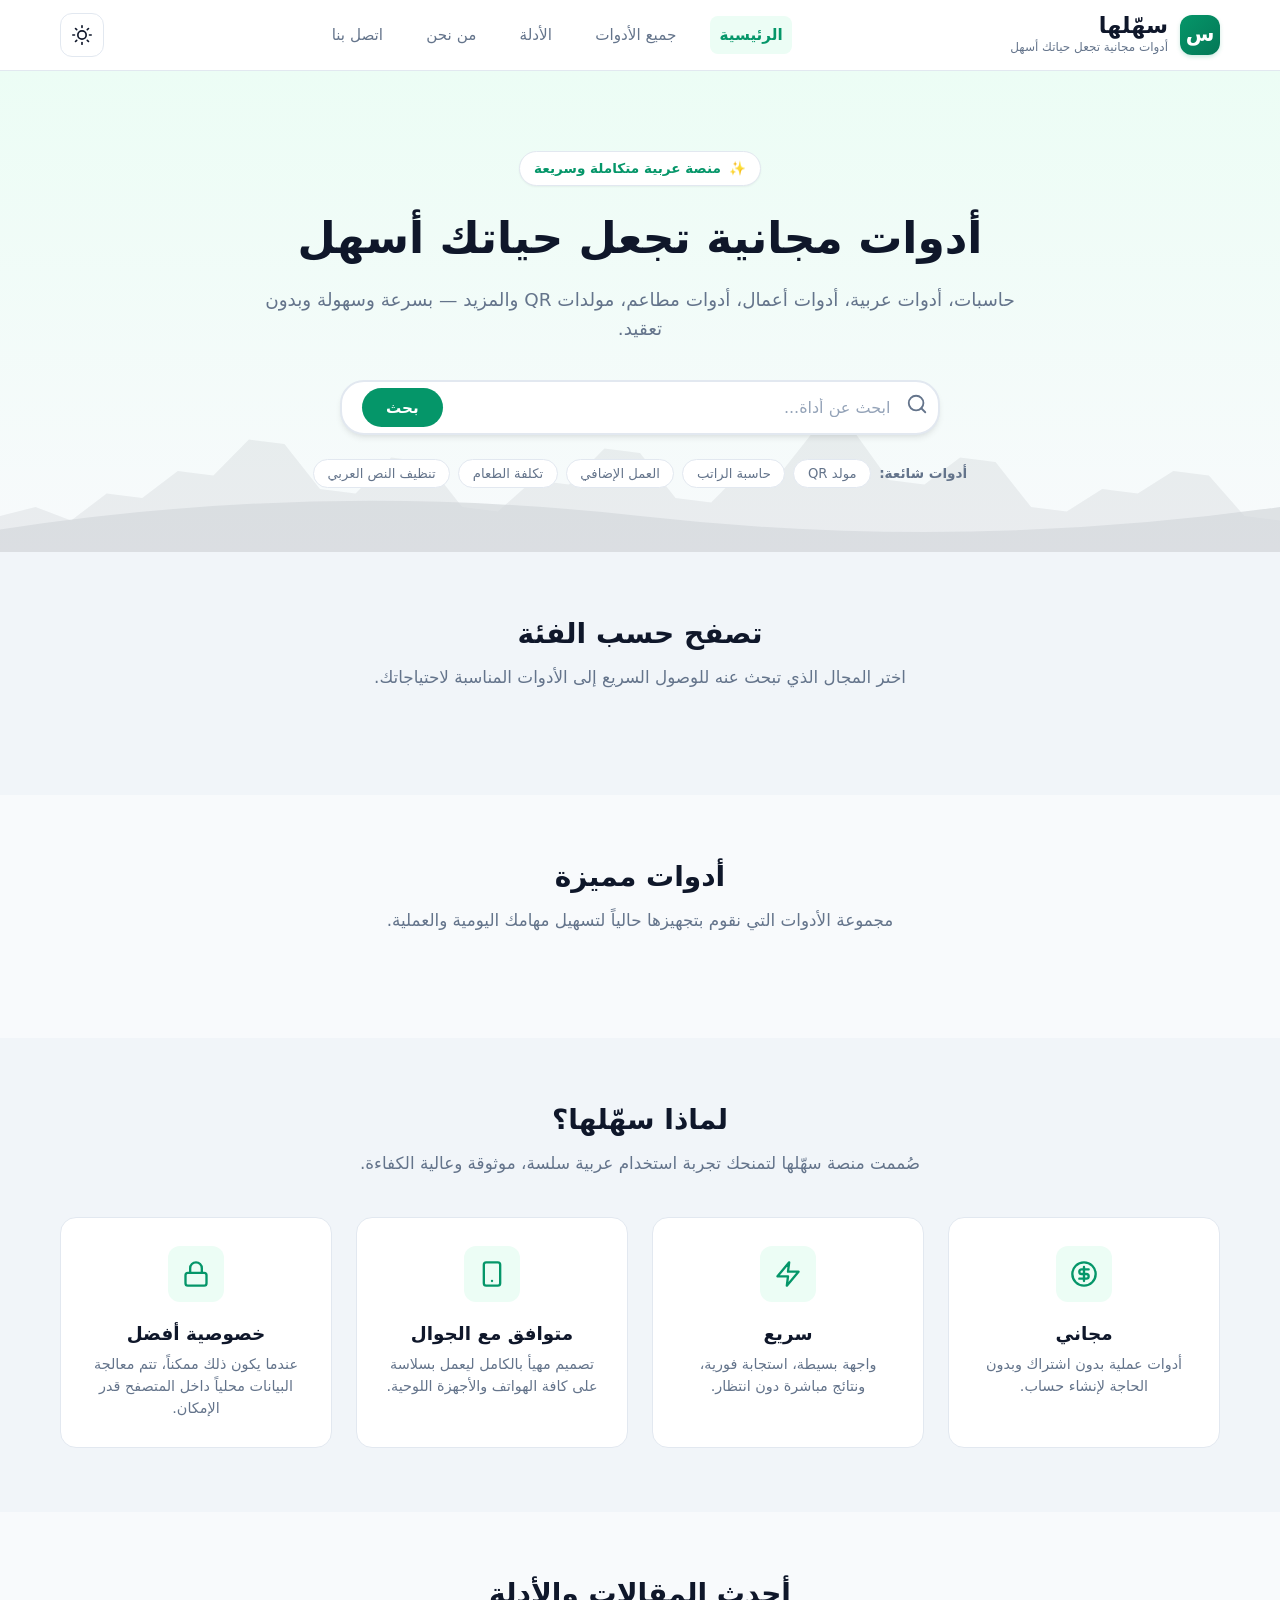
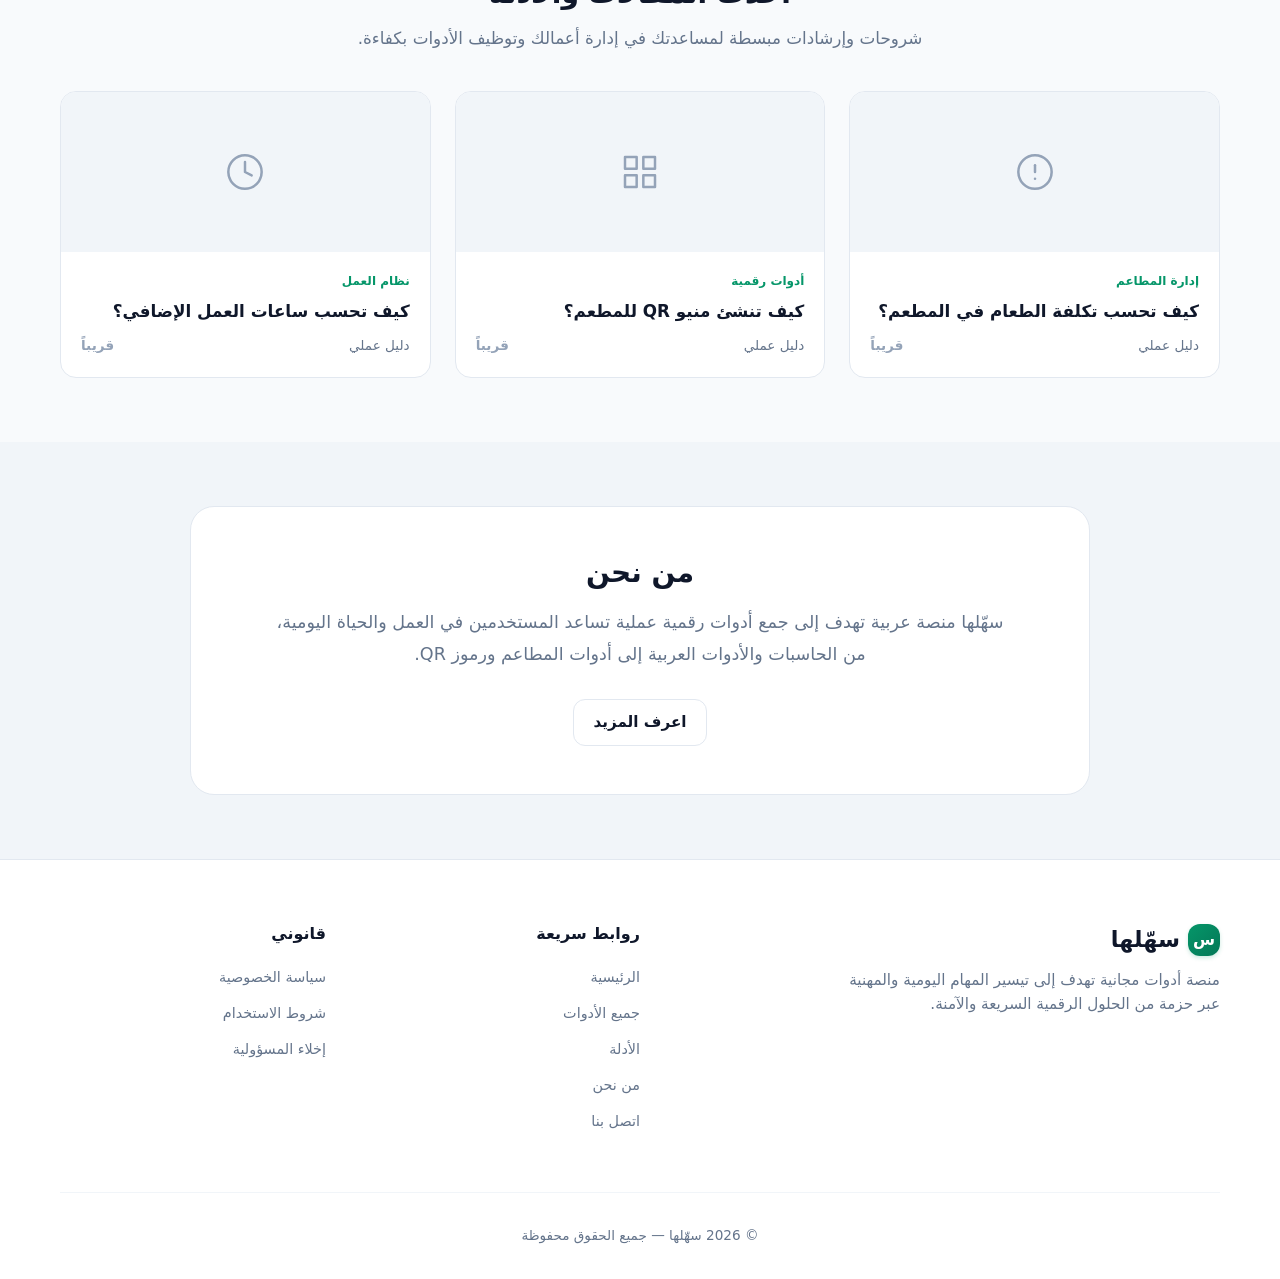
==== index.html @ c12cfb51 "feat: add static arabic homepage with seo, categories, and tool card system" ====
<!DOCTYPE html>
<html lang="ar-SA" dir="rtl">
<head>
  <meta charset="UTF-8">
  <meta name="viewport" content="width=device-width, initial-scale=1.0">
  <title>سهّلها | أدوات مجانية تجعل حياتك أسهل</title>
  
  <meta name="description" content="منصة سهّلها العربية توفر حزمة من الأدوات الرقمية والمجانية: حاسبات متخصصة للمطاعم ونظام العمل السعودي، أدوات معالجة النصوص، ومولدات رموز QR المتطورة.">
  <meta name="keywords" content="سهلها, أدوات مجانية, حاسبة تكلفة الطعام, حاسبة العمل الإضافي, مولد QR, تنظيف النص العربي, أدوات عربية">
  <link rel="canonical" href="https://sahhilha.com/">
  
  <!-- Open Graph / Facebook -->
  <meta property="og:type" content="website">
  <meta property="og:url" content="https://sahhilha.com/">
  <meta property="og:title" content="سهّلها | أدوات مجانية تجعل حياتك أسهل">
  <meta property="og:description" content="أدوات رقمية عملية مجانية بدون اشتراك لرواد الأعمال، العاملين، وأصحاب المطاعم.">
  <meta property="og:locale" content="ar_SA">
  
  <!-- Twitter Card -->
  <meta name="twitter:card" content="summary_large_image">
  <meta name="twitter:title" content="سهّلها | أدوات مجانية تجعل حياتك أسهل">
  <meta name="twitter:description" content="أدوات رقمية عملية مجانية بدون اشتراك لرواد الأعمال، العاملين، وأصحاب المطاعم.">
  
  <link rel="icon" type="image/svg+xml" href="/assets/icons/favicon.svg">
  <link rel="manifest" href="/manifest.json">
  <link rel="stylesheet" href="/assets/css/main.css">
  <link rel="stylesheet" href="/assets/css/responsive.css">
  
  <!-- Structured Data JSON-LD -->
  <script type="application/ld+json">
  {
    "@context": "https://schema.org",
    "@graph": [
      {
        "@type": "WebSite",
        "@id": "https://sahhilha.com/#website",
        "url": "https://sahhilha.com/",
        "name": "سهّلها",
        "alternateName": "Sahhilha",
        "description": "أدوات مجانية تجعل حياتك أسهل",
        "inLanguage": "ar-SA"
      },
      {
        "@type": "Organization",
        "@id": "https://sahhilha.com/#organization",
        "name": "سهّلها - Sahhilha",
        "url": "https://sahhilha.com/"
      }
    ]
  }
  </script>
</head>
<body>
  <a href="#main-content" class="skip-link">الانتقال إلى المحتوى الرئيسي</a>

  <!-- Desktop & Tablet Header -->
  <header class="site-header" role="banner">
    <div class="container header-container">
      <div class="brand-logo">
        <a href="/" aria-label="سهّلها - الصفحة الرئيسية" style="display:flex; align-items:center; gap:0.75rem;">
          <div class="brand-symbol" aria-hidden="true">س</div>
          <div class="brand-text">
            <span class="brand-name">سهّلها</span>
            <span class="brand-tagline">أدوات مجانية تجعل حياتك أسهل</span>
          </div>
        </a>
      </div>

      <nav class="nav-desktop" aria-label="القائمة الرئيسية">
        <a href="/" class="nav-link active">الرئيسية</a>
        <a href="#featured-tools" class="nav-link">جميع الأدوات</a>
        <a href="#guides" class="nav-link">الأدلة</a>
        <a href="/about.html" class="nav-link">من نحن</a>
        <a href="/contact.html" class="nav-link">اتصل بنا</a>
      </nav>

      <div class="header-actions">
        <button type="button" class="btn-icon" id="theme-toggle-btn" aria-label="التبديل بين الوضع الداكن والفاتح">
          <svg width="20" height="20" viewBox="0 0 24 24" fill="none" stroke="currentColor" stroke-width="2" stroke-linecap="round" stroke-linejoin="round" aria-hidden="true">
            <circle cx="12" cy="12" r="5"></circle>
            <line x1="12" y1="1" x2="12" y2="3"></line>
            <line x1="12" y1="21" x2="12" y2="23"></line>
            <line x1="4.22" y1="4.22" x2="5.64" y2="5.64"></line>
            <line x1="18.36" y1="18.36" x2="19.78" y2="19.78"></line>
            <line x1="1" y1="12" x2="3" y2="12"></line>
            <line x1="21" y1="12" x2="23" y2="12"></line>
            <line x1="4.22" y1="19.78" x2="5.64" y2="18.36"></line>
            <line x1="18.36" y1="5.64" x2="19.78" y2="4.22"></line>
          </svg>
        </button>

        <button type="button" class="btn-icon hamburger-btn" id="hamburger-btn" aria-label="فتح القائمة الرئيسية" aria-expanded="false" aria-controls="mobile-drawer">
          <svg width="22" height="22" viewBox="0 0 24 24" fill="none" stroke="currentColor" stroke-width="2" stroke-linecap="round" stroke-linejoin="round" aria-hidden="true">
            <line x1="3" y1="12" x2="21" y2="12"></line>
            <line x1="3" y1="6" x2="21" y2="6"></line>
            <line x1="3" y1="18" x2="21" y2="18"></line>
          </svg>
        </button>
      </div>
    </div>
  </header>

  <!-- Mobile Drawer Menu -->
  <div class="drawer-backdrop" id="drawer-backdrop"></div>
  <aside class="mobile-drawer" id="mobile-drawer" aria-hidden="true" role="dialog" aria-label="قائمة الجوال">
    <div class="drawer-header">
      <div class="brand-logo">
        <div class="brand-symbol">س</div>
        <span class="brand-name">سهّلها</span>
      </div>
      <button type="button" class="btn-icon" id="close-drawer-btn" aria-label="إغلاق القائمة">
        <svg width="20" height="20" viewBox="0 0 24 24" fill="none" stroke="currentColor" stroke-width="2" stroke-linecap="round" stroke-linejoin="round"><line x1="18" y1="6" x2="6" y2="18"></line><line x1="6" y1="6" x2="18" y2="18"></line></svg>
      </button>
    </div>
    <nav class="drawer-links" aria-label="روابط القائمة المنسدلة">
      <a href="/" class="drawer-link active">
        <svg width="20" height="20" viewBox="0 0 24 24" fill="none" stroke="currentColor" stroke-width="2" stroke-linecap="round" stroke-linejoin="round"><path d="M3 9l9-7 9 7v11a2 2 0 0 1-2 2H5a2 2 0 0 1-2-2z"></path></svg>
        الرئيسية
      </a>
      <a href="#featured-tools" class="drawer-link">
        <svg width="20" height="20" viewBox="0 0 24 24" fill="none" stroke="currentColor" stroke-width="2" stroke-linecap="round" stroke-linejoin="round"><rect x="3" y="3" width="7" height="7"></rect><rect x="14" y="3" width="7" height="7"></rect><rect x="14" y="14" width="7" height="7"></rect><rect x="3" y="14" width="7" height="7"></rect></svg>
        جميع الأدوات
      </a>
      <a href="#categories" class="drawer-link">
        <svg width="20" height="20" viewBox="0 0 24 24" fill="none" stroke="currentColor" stroke-width="2" stroke-linecap="round" stroke-linejoin="round"><circle cx="12" cy="12" r="10"></circle><polyline points="12 6 12 12 16 14"></polyline></svg>
        الفئات
      </a>
      <a href="#guides" class="drawer-link">
        <svg width="20" height="20" viewBox="0 0 24 24" fill="none" stroke="currentColor" stroke-width="2" stroke-linecap="round" stroke-linejoin="round"><path d="M4 19.5A2.5 2.5 0 0 1 6.5 17H20"></path><path d="M6.5 2H20v20H6.5A2.5 2.5 0 0 1 4 19.5v-15A2.5 2.5 0 0 1 6.5 2z"></path></svg>
        الأدلة
      </a>
      <a href="/about.html" class="drawer-link">من نحن</a>
      <a href="/contact.html" class="drawer-link">اتصل بنا</a>
    </nav>
  </aside>

  <!-- Main Content -->
  <main id="main-content">
    <!-- Hero Section -->
    <section class="hero" aria-label="مقدمة المنصة والبحث">
      <div class="hero-background-art" aria-hidden="true">
        <!-- Subtle Skyline & Abstract Landscape SVG -->
        <svg width="100%" height="100%" preserveAspectRatio="none" viewBox="0 0 1440 200" fill="currentColor">
          <path d="M0,160 L40,150 L80,165 L120,135 L160,140 L200,110 L240,115 L280,75 L320,80 L360,130 L400,135 L440,95 L480,100 L520,150 L560,155 L600,120 L640,125 L680,85 L720,90 L760,140 L800,145 L840,105 L880,110 L920,60 L960,65 L1000,120 L1040,125 L1080,95 L1120,100 L1160,150 L1200,155 L1240,130 L1280,135 L1320,110 L1360,115 L1400,160 L1440,165 L1440,200 L0,200 Z" opacity="0.4"/>
          <path d="M0,175 Q360,120 720,160 T1440,150 L1440,200 L0,200 Z" opacity="0.7"/>
        </svg>
      </div>

      <div class="container hero-content">
        <div class="hero-badge">
          <span>✨</span>
          <span>منصة عربية متكاملة وسريعة</span>
        </div>
        <h1>أدوات مجانية تجعل حياتك أسهل</h1>
        <p>حاسبات، أدوات عربية، أدوات أعمال، أدوات مطاعم، مولدات QR والمزيد — بسرعة وسهولة وبدون تعقيد.</p>

        <!-- Search Box -->
        <div class="search-container">
          <form id="search-form" class="search-box" role="search" aria-label="البحث عن أداة">
            <span class="search-icon" aria-hidden="true">
              <svg width="22" height="22" viewBox="0 0 24 24" fill="none" stroke="currentColor" stroke-width="2" stroke-linecap="round" stroke-linejoin="round">
                <circle cx="11" cy="11" r="8"></circle>
                <line x1="21" y1="21" x2="16.65" y2="16.65"></line>
              </svg>
            </span>
            <input type="text" id="search-input" class="search-input" placeholder="ابحث عن أداة..." aria-label="ابحث عن أداة">
            <button type="submit" class="search-btn">بحث</button>
          </form>
        </div>

        <!-- Popular Searches -->
        <div class="popular-searches" aria-label="عمليات بحث شائعة">
          <span class="popular-label">أدوات شائعة:</span>
          <button type="button" class="search-chip" data-search="مولد QR">مولد QR</button>
          <button type="button" class="search-chip" data-search="حاسبة الراتب">حاسبة الراتب</button>
          <button type="button" class="search-chip" data-search="العمل الإضافي">العمل الإضافي</button>
          <button type="button" class="search-chip" data-search="تكلفة الطعام">تكلفة الطعام</button>
          <button type="button" class="search-chip" data-search="تنظيف النص العربي">تنظيف النص العربي</button>
        </div>
      </div>
    </section>

    <!-- Optional Ad Slot (Inactive & Hidden) -->
    <div class="ad-slot" aria-hidden="true"></div>

    <!-- Categories Section -->
    <section class="section section-tint" id="categories" aria-labelledby="cat-heading">
      <div class="container">
        <div class="section-header">
          <h2 id="cat-heading">تصفح حسب الفئة</h2>
          <p>اختر المجال الذي تبحث عنه للوصول السريع إلى الأدوات المناسبة لاحتياجاتك.</p>
        </div>

        <div class="category-grid" id="categories-container">
          <!-- Populated by JavaScript and statically accessible -->
        </div>
      </div>
    </section>

    <!-- Featured Tools Section -->
    <section class="section" id="featured-tools" aria-labelledby="tools-heading">
      <div class="container">
        <div class="section-header">
          <h2 id="tools-heading">أدوات مميزة</h2>
          <p>مجموعة الأدوات التي نقوم بتجهيزها حالياً لتسهيل مهامك اليومية والعملية.</p>
        </div>

        <div class="tools-grid" id="tools-container">
          <!-- Rendered by app.js using central TOOLS config registry -->
        </div>
      </div>
    </section>

    <!-- Why Sahhilha Section -->
    <section class="section section-tint" aria-labelledby="why-heading">
      <div class="container">
        <div class="section-header">
          <h2 id="why-heading">لماذا سهّلها؟</h2>
          <p>صُممت منصة سهّلها لتمنحك تجربة استخدام عربية سلسة، موثوقة وعالية الكفاءة.</p>
        </div>

        <div class="features-grid">
          <div class="feature-card">
            <div class="feature-icon" aria-hidden="true">
              <svg width="28" height="28" viewBox="0 0 24 24" fill="none" stroke="currentColor" stroke-width="2" stroke-linecap="round" stroke-linejoin="round">
                <circle cx="12" cy="12" r="10"></circle>
                <path d="M16 8h-6a2 2 0 1 0 0 4h4a2 2 0 1 1 0 4H8"></path>
                <path d="M12 18V6"></path>
              </svg>
            </div>
            <h3>مجاني</h3>
            <p>أدوات عملية بدون اشتراك وبدون الحاجة لإنشاء حساب.</p>
          </div>

          <div class="feature-card">
            <div class="feature-icon" aria-hidden="true">
              <svg width="28" height="28" viewBox="0 0 24 24" fill="none" stroke="currentColor" stroke-width="2" stroke-linecap="round" stroke-linejoin="round">
                <polygon points="13 2 3 14 12 14 11 22 21 10 12 10 13 2"></polygon>
              </svg>
            </div>
            <h3>سريع</h3>
            <p>واجهة بسيطة، استجابة فورية، ونتائج مباشرة دون انتظار.</p>
          </div>

          <div class="feature-card">
            <div class="feature-icon" aria-hidden="true">
              <svg width="28" height="28" viewBox="0 0 24 24" fill="none" stroke="currentColor" stroke-width="2" stroke-linecap="round" stroke-linejoin="round">
                <rect x="5" y="2" width="14" height="20" rx="2" ry="2"></rect>
                <line x1="12" y1="18" x2="12.01" y2="18"></line>
              </svg>
            </div>
            <h3>متوافق مع الجوال</h3>
            <p>تصميم مهيأ بالكامل ليعمل بسلاسة على كافة الهواتف والأجهزة اللوحية.</p>
          </div>

          <div class="feature-card">
            <div class="feature-icon" aria-hidden="true">
              <svg width="28" height="28" viewBox="0 0 24 24" fill="none" stroke="currentColor" stroke-width="2" stroke-linecap="round" stroke-linejoin="round">
                <rect x="3" y="11" width="18" height="11" rx="2" ry="2"></rect>
                <path d="M7 11V7a5 5 0 0 1 10 0v4"></path>
              </svg>
            </div>
            <h3>خصوصية أفضل</h3>
            <p>عندما يكون ذلك ممكناً، تتم معالجة البيانات محلياً داخل المتصفح قدر الإمكان.</p>
          </div>
        </div>
      </div>
    </section>

    <!-- Articles / Guides Preview -->
    <section class="section" id="guides" aria-labelledby="guides-heading">
      <div class="container">
        <div class="section-header">
          <h2 id="guides-heading">أحدث المقالات والأدلة</h2>
          <p>شروحات وإرشادات مبسطة لمساعدتك في إدارة أعمالك وتوظيف الأدوات بكفاءة.</p>
        </div>

        <div class="articles-grid">
          <article class="article-card">
            <div class="article-thumb" aria-hidden="true">
              <svg width="40" height="40" viewBox="0 0 24 24" fill="none" stroke="currentColor" stroke-width="1.5" stroke-linecap="round" stroke-linejoin="round"><circle cx="12" cy="12" r="10"></circle><line x1="12" y1="8" x2="12" y2="12"></line><line x1="12" y1="16" x2="12.01" y2="16"></line></svg>
            </div>
            <div class="article-content">
              <span class="article-badge">إدارة المطاعم</span>
              <h3 class="article-title">كيف تحسب تكلفة الطعام في المطعم؟</h3>
              <div class="article-footer">
                <span>دليل عملي</span>
                <span style="font-weight:600; color:var(--text-light);">قريباً</span>
              </div>
            </div>
          </article>

          <article class="article-card">
            <div class="article-thumb" aria-hidden="true">
              <svg width="40" height="40" viewBox="0 0 24 24" fill="none" stroke="currentColor" stroke-width="1.5" stroke-linecap="round" stroke-linejoin="round"><rect x="3" y="3" width="7" height="7"></rect><rect x="14" y="3" width="7" height="7"></rect><rect x="14" y="14" width="7" height="7"></rect><rect x="3" y="14" width="7" height="7"></rect></svg>
            </div>
            <div class="article-content">
              <span class="article-badge">أدوات رقمية</span>
              <h3 class="article-title">كيف تنشئ منيو QR للمطعم؟</h3>
              <div class="article-footer">
                <span>دليل عملي</span>
                <span style="font-weight:600; color:var(--text-light);">قريباً</span>
              </div>
            </div>
          </article>

          <article class="article-card">
            <div class="article-thumb" aria-hidden="true">
              <svg width="40" height="40" viewBox="0 0 24 24" fill="none" stroke="currentColor" stroke-width="1.5" stroke-linecap="round" stroke-linejoin="round"><circle cx="12" cy="12" r="10"></circle><polyline points="12 6 12 12 16 14"></polyline></svg>
            </div>
            <div class="article-content">
              <span class="article-badge">نظام العمل</span>
              <h3 class="article-title">كيف تحسب ساعات العمل الإضافي؟</h3>
              <div class="article-footer">
                <span>دليل عملي</span>
                <span style="font-weight:600; color:var(--text-light);">قريباً</span>
              </div>
            </div>
          </article>
        </div>
      </div>
    </section>

    <!-- About Section Preview -->
    <section class="section section-tint" aria-labelledby="about-preview-heading">
      <div class="container">
        <div class="about-preview">
          <h2 id="about-preview-heading">من نحن</h2>
          <p>سهّلها منصة عربية تهدف إلى جمع أدوات رقمية عملية تساعد المستخدمين في العمل والحياة اليومية، من الحاسبات والأدوات العربية إلى أدوات المطاعم ورموز QR.</p>
          <a href="/about.html" class="btn btn-secondary">اعرف المزيد</a>
        </div>
      </div>
    </section>
  </main>

  <!-- Footer -->
  <footer class="site-footer" role="contentinfo">
    <div class="container">
      <div class="footer-grid">
        <div class="footer-brand">
          <div style="display:flex; align-items:center; gap:0.5rem; margin-bottom:0.75rem;">
            <div class="brand-symbol" style="width:32px; height:32px; font-size:1rem;">س</div>
            <h3 style="margin:0;">سهّلها</h3>
          </div>
          <p>منصة أدوات مجانية تهدف إلى تيسير المهام اليومية والمهنية عبر حزمة من الحلول الرقمية السريعة والآمنة.</p>
        </div>

        <div class="footer-col">
          <h4>روابط سريعة</h4>
          <ul class="footer-links">
            <li><a href="/">الرئيسية</a></li>
            <li><a href="#featured-tools">جميع الأدوات</a></li>
            <li><a href="#guides">الأدلة</a></li>
            <li><a href="/about.html">من نحن</a></li>
            <li><a href="/contact.html">اتصل بنا</a></li>
          </ul>
        </div>

        <div class="footer-col">
          <h4>قانوني</h4>
          <ul class="footer-links">
            <li><a href="/privacy.html">سياسة الخصوصية</a></li>
            <li><a href="/terms.html">شروط الاستخدام</a></li>
            <li><a href="/disclaimer.html">إخلاء المسؤولية</a></li>
          </ul>
        </div>
      </div>

      <div class="footer-bottom">
        <p>© 2026 سهّلها — جميع الحقوق محفوظة</p>
      </div>
    </div>
  </footer>

  <!-- Mobile Fixed Bottom Navigation Bar -->
  <nav class="mobile-bottom-bar" aria-label="التنقل السريع للجوال">
    <a href="/" class="bottom-nav-item active" aria-label="الرئيسية">
      <svg viewBox="0 0 24 24" fill="none" stroke="currentColor" stroke-width="2" stroke-linecap="round" stroke-linejoin="round" aria-hidden="true"><path d="M3 9l9-7 9 7v11a2 2 0 0 1-2 2H5a2 2 0 0 1-2-2z"></path></svg>
      <span>الرئيسية</span>
    </a>
    <a href="#featured-tools" class="bottom-nav-item" aria-label="جميع الأدوات">
      <svg viewBox="0 0 24 24" fill="none" stroke="currentColor" stroke-width="2" stroke-linecap="round" stroke-linejoin="round" aria-hidden="true"><rect x="3" y="3" width="7" height="7"></rect><rect x="14" y="3" width="7" height="7"></rect><rect x="14" y="14" width="7" height="7"></rect><rect x="3" y="14" width="7" height="7"></rect></svg>
      <span>الأدوات</span>
    </a>
    <a href="#categories" class="bottom-nav-item" aria-label="الحاسبات">
      <svg viewBox="0 0 24 24" fill="none" stroke="currentColor" stroke-width="2" stroke-linecap="round" stroke-linejoin="round" aria-hidden="true"><rect x="4" y="2" width="16" height="20" rx="2"></rect><line x1="8" y1="6" x2="16" y2="6"></line><line x1="16" y1="14" x2="16" y2="18"></line></svg>
      <span>الحاسبات</span>
    </a>
    <a href="#featured-tools" class="bottom-nav-item" aria-label="المفضلة">
      <svg viewBox="0 0 24 24" fill="none" stroke="currentColor" stroke-width="2" stroke-linecap="round" stroke-linejoin="round" aria-hidden="true"><path d="M20.84 4.61a5.5 5.5 0 0 0-7.78 0L12 5.67l-1.06-1.06a5.5 5.5 0 0 0-7.78 7.78l1.06 1.06L12 21.23l7.78-7.78 1.06-1.06a5.5 5.5 0 0 0 0-7.78z"></path></svg>
      <span>المفضلة</span>
    </a>
    <a href="#featured-tools" class="bottom-nav-item" aria-label="المستخدمة مؤخراً">
      <svg viewBox="0 0 24 24" fill="none" stroke="currentColor" stroke-width="2" stroke-linecap="round" stroke-linejoin="round" aria-hidden="true"><circle cx="12" cy="12" r="10"></circle><polyline points="12 6 12 12 16 14"></polyline></svg>
      <span>المؤخرة</span>
    </a>
  </nav>

  <!-- Core Scripts -->
  <script src="/config/config.js"></script>
  <script src="/assets/js/storage.js"></script>
  <script src="/assets/js/navigation.js"></script>
  <script src="/assets/js/search.js"></script>
  <script src="/assets/js/app.js"></script>
</body>
</html>
---- assets/css/main.css ----
/*
 * SAHHILHA (سهّلها) - Design System & Base CSS
 * Production-Ready RTL Arabized Architecture
 */

:root {
  /* Color Palette - Light Mode */
  --primary: #059669;
  --primary-hover: #047857;
  --primary-dark: #065f46;
  --primary-light: #ecfdf5;
  --primary-tint: #d1fae5;
  --primary-border: #a7f3d0;

  --accent: #0284c7;
  --accent-light: #e0f2fe;

  --background: #f8fafc;
  --surface: #ffffff;
  --surface-alt: #f1f5f9;
  --surface-hover: #f8fafc;

  --text: #0f172a;
  --text-muted: #64748b;
  --text-light: #94a3b8;

  --border: #e2e8f0;
  --border-light: #f1f5f9;

  --success: #10b981;
  --warning: #f59e0b;
  --danger: #ef4444;

  --shadow-sm: 0 1px 2px 0 rgba(0, 0, 0, 0.05);
  --shadow-md: 0 4px 6px -1px rgba(0, 0, 0, 0.08), 0 2px 4px -2px rgba(0, 0, 0, 0.05);
  --shadow-lg: 0 10px 15px -3px rgba(0, 0, 0, 0.08), 0 4px 6px -4px rgba(0, 0, 0, 0.04);

  --radius-sm: 8px;
  --radius-md: 12px;
  --radius-lg: 16px;
  --radius-xl: 24px;
  --radius-full: 9999px;

  --transition: all 0.2s cubic-bezier(0.4, 0, 0.2, 1);
  --font-arabic: -apple-system, BlinkMacSystemFont, "Segoe UI", Roboto, "Noto Sans Arabic", "Cairo", "Tajawal", system-ui, sans-serif;
  --container-max: 1200px;
}

[data-theme="dark"] {
  --primary: #10b981;
  --primary-hover: #34d399;
  --primary-dark: #059669;
  --primary-light: #064e3b;
  --primary-tint: #022c22;
  --primary-border: #047857;

  --accent: #38bdf8;
  --accent-light: #0c4a6e;

  --background: #0f172a;
  --surface: #1e293b;
  --surface-alt: #0f172a;
  --surface-hover: #26354a;

  --text: #f8fafc;
  --text-muted: #94a3b8;
  --text-light: #64748b;

  --border: #334155;
  --border-light: #1e293b;

  --shadow-sm: 0 1px 2px 0 rgba(0, 0, 0, 0.3);
  --shadow-md: 0 4px 6px -1px rgba(0, 0, 0, 0.4), 0 2px 4px -2px rgba(0, 0, 0, 0.3);
  --shadow-lg: 0 10px 15px -3px rgba(0, 0, 0, 0.5), 0 4px 6px -4px rgba(0, 0, 0, 0.4);
}

/* Reset & Box Sizing */
*, *::before, *::after {
  box-sizing: border-box;
  margin: 0;
  padding: 0;
}

html {
  font-family: var(--font-arabic);
  font-size: 16px;
  line-height: 1.6;
  scroll-behavior: smooth;
  direction: rtl;
  text-align: right;
  background-color: var(--background);
  color: var(--text);
  -webkit-text-size-adjust: 100%;
}

body {
  min-height: 100vh;
  display: flex;
  flex-direction: column;
  background-color: var(--background);
  color: var(--text);
  overflow-x: hidden;
  transition: background-color 0.3s ease, color 0.3s ease;
}

/* Typography Hierarchy */
h1, h2, h3, h4, h5, h6 {
  color: var(--text);
  font-weight: 700;
  line-height: 1.3;
}

h1 { font-size: 2.25rem; }
h2 { font-size: 1.75rem; }
h3 { font-size: 1.25rem; }
p { color: var(--text-muted); }

a {
  color: inherit;
  text-decoration: none;
  transition: var(--transition);
}

button {
  font-family: inherit;
  cursor: pointer;
  border: none;
  background: none;
}

ul {
  list-style: none;
}

/* Accessibility Focus States */
:focus-visible {
  outline: 2px solid var(--primary);
  outline-offset: 3px;
}

.skip-link {
  position: absolute;
  top: -100px;
  right: 1rem;
  background: var(--primary);
  color: #ffffff;
  padding: 0.5rem 1rem;
  border-radius: var(--radius-sm);
  z-index: 1000;
  font-weight: 600;
}
.skip-link:focus {
  top: 1rem;
}

/* Layout Utilities */
.container {
  width: 100%;
  max-width: var(--container-max);
  margin: 0 auto;
  padding: 0 1.25rem;
}

.section {
  padding: 4rem 0;
}

.section-header {
  text-align: center;
  max-width: 650px;
  margin: 0 auto 2.5rem;
}

.section-header h2 {
  margin-bottom: 0.75rem;
  color: var(--text);
}

.section-header p {
  font-size: 1.05rem;
}

.section-tint {
  background-color: var(--surface-alt);
}

/* Buttons */
.btn {
  display: inline-flex;
  align-items: center;
  justify-content: center;
  gap: 0.5rem;
  padding: 0.65rem 1.25rem;
  font-size: 0.95rem;
  font-weight: 600;
  border-radius: var(--radius-md);
  transition: var(--transition);
  min-height: 44px;
}

.btn-primary {
  background-color: var(--primary);
  color: #ffffff;
}
.btn-primary:hover {
  background-color: var(--primary-hover);
  box-shadow: var(--shadow-sm);
}

.btn-secondary {
  background-color: var(--surface);
  color: var(--text);
  border: 1px solid var(--border);
}
.btn-secondary:hover {
  background-color: var(--surface-alt);
  border-color: var(--text-muted);
}

.btn-disabled {
  background-color: var(--surface-alt);
  color: var(--text-light);
  border: 1px solid var(--border);
  cursor: not-allowed;
  opacity: 0.8;
}

.btn-icon {
  width: 44px;
  height: 44px;
  padding: 0;
  border-radius: var(--radius-md);
  display: inline-flex;
  align-items: center;
  justify-content: center;
  background-color: var(--surface);
  border: 1px solid var(--border);
  color: var(--text);
  transition: var(--transition);
}
.btn-icon:hover {
  background-color: var(--surface-alt);
  color: var(--primary);
}

/* Header & Navigation */
.site-header {
  position: sticky;
  top: 0;
  z-index: 90;
  background-color: rgba(255, 255, 255, 0.92);
  backdrop-filter: blur(8px);
  -webkit-backdrop-filter: blur(8px);
  border-bottom: 1px solid var(--border);
  transition: background-color 0.3s ease, border-color 0.3s ease;
}

[data-theme="dark"] .site-header {
  background-color: rgba(30, 41, 59, 0.92);
}

.header-container {
  display: flex;
  align-items: center;
  justify-content: space-between;
  height: 70px;
}

.brand-logo {
  display: flex;
  align-items: center;
  gap: 0.75rem;
}

.brand-symbol {
  width: 40px;
  height: 40px;
  border-radius: var(--radius-md);
  background: linear-gradient(135deg, var(--primary) 0%, var(--primary-hover) 100%);
  display: flex;
  align-items: center;
  justify-content: center;
  color: #ffffff;
  font-weight: 800;
  font-size: 1.3rem;
  box-shadow: 0 2px 4px rgba(5, 150, 105, 0.2);
}

.brand-text {
  display: flex;
  flex-direction: column;
}

.brand-name {
  font-size: 1.4rem;
  font-weight: 800;
  color: var(--text);
  line-height: 1.1;
}

.brand-tagline {
  font-size: 0.75rem;
  color: var(--text-muted);
}

.nav-desktop {
  display: flex;
  align-items: center;
  gap: 1.5rem;
}

.nav-link {
  font-size: 0.95rem;
  font-weight: 500;
  color: var(--text-muted);
  padding: 0.4rem 0.6rem;
  border-radius: var(--radius-sm);
  transition: var(--transition);
}

.nav-link:hover {
  color: var(--primary);
}

.nav-link.active {
  color: var(--primary);
  font-weight: 700;
  background-color: var(--primary-light);
}

.header-actions {
  display: flex;
  align-items: center;
  gap: 0.75rem;
}

/* Hero Section */
.hero {
  position: relative;
  padding: 5rem 0 4rem;
  background: linear-gradient(180deg, var(--primary-light) 0%, var(--background) 100%);
  overflow: hidden;
}

[data-theme="dark"] .hero {
  background: linear-gradient(180deg, rgba(6, 78, 59, 0.25) 0%, var(--background) 100%);
}

.hero-background-art {
  position: absolute;
  bottom: 0;
  left: 0;
  width: 100%;
  height: 180px;
  opacity: 0.15;
  pointer-events: none;
  z-index: 1;
}

[data-theme="dark"] .hero-background-art {
  opacity: 0.08;
}

.hero-content {
  position: relative;
  z-index: 2;
  text-align: center;
  max-width: 800px;
  margin: 0 auto;
}

.hero-badge {
  display: inline-flex;
  align-items: center;
  gap: 0.5rem;
  padding: 0.35rem 0.85rem;
  background-color: var(--surface);
  border: 1px solid var(--border);
  border-radius: var(--radius-full);
  font-size: 0.85rem;
  font-weight: 600;
  color: var(--primary);
  box-shadow: var(--shadow-sm);
  margin-bottom: 1.5rem;
}

.hero h1 {
  font-size: 2.75rem;
  font-weight: 800;
  line-height: 1.25;
  margin-bottom: 1.25rem;
  color: var(--text);
}

.hero p {
  font-size: 1.15rem;
  line-height: 1.6;
  margin-bottom: 2.25rem;
  color: var(--text-muted);
}

/* Search Box Container */
.search-container {
  max-width: 600px;
  margin: 0 auto 1.5rem;
  position: relative;
}

.search-box {
  display: flex;
  align-items: center;
  background-color: var(--surface);
  border: 2px solid var(--border);
  border-radius: var(--radius-xl);
  padding: 0.4rem 0.6rem 0.4rem 1.25rem;
  box-shadow: var(--shadow-md);
  transition: var(--transition);
}

.search-box:focus-within {
  border-color: var(--primary);
  box-shadow: 0 0 0 4px var(--primary-tint);
}

.search-icon {
  color: var(--text-muted);
  flex-shrink: 0;
  margin-left: 0.5rem;
}

.search-input {
  flex: 1;
  border: none;
  background: transparent;
  font-family: inherit;
  font-size: 1rem;
  color: var(--text);
  outline: none;
  padding: 0.5rem;
}

.search-input::placeholder {
  color: var(--text-light);
}

.search-btn {
  padding: 0.65rem 1.5rem;
  border-radius: var(--radius-full);
  background-color: var(--primary);
  color: #ffffff;
  font-weight: 700;
  font-size: 0.95rem;
  transition: var(--transition);
}

.search-btn:hover {
  background-color: var(--primary-hover);
}

/* Popular Search Chips */
.popular-searches {
  display: flex;
  align-items: center;
  justify-content: center;
  flex-wrap: wrap;
  gap: 0.5rem;
  font-size: 0.85rem;
}

.popular-label {
  color: var(--text-muted);
  font-weight: 600;
}

.search-chip {
  background-color: var(--surface);
  color: var(--text-muted);
  border: 1px solid var(--border);
  border-radius: var(--radius-full);
  padding: 0.35rem 0.85rem;
  font-size: 0.825rem;
  font-weight: 500;
  cursor: pointer;
  transition: var(--transition);
}

.search-chip:hover {
  background-color: var(--primary-light);
  border-color: var(--primary-border);
  color: var(--primary);
}

/* Category Grid */
.category-grid {
  display: grid;
  grid-template-columns: repeat(3, 1fr);
  gap: 1.5rem;
}

.category-card {
  display: flex;
  align-items: center;
  gap: 1.25rem;
  background-color: var(--surface);
  border: 1px solid var(--border);
  border-radius: var(--radius-lg);
  padding: 1.25rem;
  transition: var(--transition);
  position: relative;
  overflow: hidden;
}

.category-card:hover {
  border-color: var(--primary-border);
  transform: translateY(-3px);
  box-shadow: var(--shadow-md);
}

.category-icon {
  width: 52px;
  height: 52px;
  border-radius: var(--radius-md);
  background-color: var(--primary-light);
  color: var(--primary);
  display: flex;
  align-items: center;
  justify-content: center;
  flex-shrink: 0;
}

.category-info {
  flex: 1;
}

.category-title {
  font-size: 1.1rem;
  font-weight: 700;
  color: var(--text);
  margin-bottom: 0.25rem;
}

.category-badge {
  font-size: 0.75rem;
  color: var(--text-muted);
  background-color: var(--surface-alt);
  padding: 0.2rem 0.5rem;
  border-radius: var(--radius-sm);
  display: inline-block;
}

.category-arrow {
  color: var(--text-light);
  transition: var(--transition);
}

.category-card:hover .category-arrow {
  color: var(--primary);
  transform: translateX(-4px);
}

/* Tool Cards System */
.tools-grid {
  display: grid;
  grid-template-columns: repeat(3, 1fr);
  gap: 1.5rem;
}

.tool-card {
  background-color: var(--surface);
  border: 1px solid var(--border);
  border-radius: var(--radius-lg);
  padding: 1.5rem;
  display: flex;
  flex-direction: column;
  transition: var(--transition);
  position: relative;
}

.tool-card:hover {
  border-color: var(--primary-border);
  transform: translateY(-4px);
  box-shadow: var(--shadow-lg);
}

.tool-card-header {
  display: flex;
  align-items: flex-start;
  justify-content: space-between;
  margin-bottom: 1rem;
}

.tool-icon-wrapper {
  width: 48px;
  height: 48px;
  border-radius: var(--radius-md);
  background-color: var(--primary-light);
  color: var(--primary);
  display: flex;
  align-items: center;
  justify-content: center;
}

.tool-status-badge {
  font-size: 0.75rem;
  font-weight: 600;
  padding: 0.25rem 0.6rem;
  border-radius: var(--radius-full);
  background-color: var(--surface-alt);
  color: var(--text-muted);
  border: 1px solid var(--border);
}

.btn-favorite {
  background: transparent;
  border: none;
  color: var(--text-light);
  padding: 0.4rem;
  border-radius: var(--radius-full);
  display: inline-flex;
  align-items: center;
  justify-content: center;
  transition: var(--transition);
}

.btn-favorite:hover,
.btn-favorite.active {
  color: var(--danger);
}

.tool-card-title {
  font-size: 1.15rem;
  font-weight: 700;
  color: var(--text);
  margin-bottom: 0.5rem;
}

.tool-card-desc {
  font-size: 0.9rem;
  color: var(--text-muted);
  line-height: 1.5;
  margin-bottom: 1.25rem;
  flex: 1;
}

.tool-card-footer {
  display: flex;
  align-items: center;
  justify-content: space-between;
  padding-top: 1rem;
  border-top: 1px solid var(--border-light);
}

.tool-category-label {
  font-size: 0.8rem;
  font-weight: 500;
  color: var(--primary);
}

/* No Results Notice */
.no-results {
  text-align: center;
  padding: 3rem 1.5rem;
  background-color: var(--surface);
  border: 1px dashed var(--border);
  border-radius: var(--radius-lg);
  grid-column: 1 / -1;
}

.no-results svg {
  color: var(--text-light);
  margin-bottom: 1rem;
}

.no-results h3 {
  margin-bottom: 0.5rem;
}

/* Why Sahhilha Section */
.features-grid {
  display: grid;
  grid-template-columns: repeat(4, 1fr);
  gap: 1.5rem;
}

.feature-card {
  background-color: var(--surface);
  border: 1px solid var(--border);
  border-radius: var(--radius-lg);
  padding: 1.75rem;
  text-align: center;
  transition: var(--transition);
}

.feature-card:hover {
  border-color: var(--primary-border);
  box-shadow: var(--shadow-md);
}

.feature-icon {
  width: 56px;
  height: 56px;
  margin: 0 auto 1.25rem;
  border-radius: var(--radius-md);
  background-color: var(--primary-light);
  color: var(--primary);
  display: flex;
  align-items: center;
  justify-content: center;
}

.feature-card h3 {
  font-size: 1.15rem;
  margin-bottom: 0.5rem;
}

.feature-card p {
  font-size: 0.9rem;
  line-height: 1.5;
}

/* Articles / Guides Preview */
.articles-grid {
  display: grid;
  grid-template-columns: repeat(3, 1fr);
  gap: 1.5rem;
}

.article-card {
  background-color: var(--surface);
  border: 1px solid var(--border);
  border-radius: var(--radius-lg);
  overflow: hidden;
  display: flex;
  flex-direction: column;
  transition: var(--transition);
}

.article-card:hover {
  border-color: var(--primary-border);
  box-shadow: var(--shadow-md);
}

.article-thumb {
  height: 160px;
  background: linear-gradient(135deg, var(--surface-alt) 0%, var(--border-light) 100%);
  display: flex;
  align-items: center;
  justify-content: center;
  color: var(--text-light);
}

.article-content {
  padding: 1.25rem;
  flex: 1;
  display: flex;
  flex-direction: column;
}

.article-badge {
  font-size: 0.75rem;
  color: var(--primary);
  font-weight: 600;
  margin-bottom: 0.5rem;
}

.article-title {
  font-size: 1.05rem;
  font-weight: 700;
  line-height: 1.4;
  margin-bottom: 0.75rem;
  color: var(--text);
}

.article-footer {
  margin-top: auto;
  display: flex;
  align-items: center;
  justify-content: space-between;
  font-size: 0.85rem;
  color: var(--text-muted);
}

/* About Preview Section */
.about-preview {
  background-color: var(--surface);
  border: 1px solid var(--border);
  border-radius: var(--radius-xl);
  padding: 3rem 2rem;
  text-align: center;
  max-width: 900px;
  margin: 0 auto;
}

.about-preview h2 {
  margin-bottom: 1rem;
}

.about-preview p {
  font-size: 1.1rem;
  line-height: 1.8;
  max-width: 750px;
  margin: 0 auto 1.75rem;
}

/* Ad Slot Container (Architecture Ready - Empty) */
.ad-slot {
  display: none; /* Inactive by default */
  width: 100%;
  max-width: 970px;
  margin: 2rem auto;
  text-align: center;
}

/* Footer */
.site-footer {
  margin-top: auto;
  background-color: var(--surface);
  border-top: 1px solid var(--border);
  padding: 4rem 0 2rem;
}

.footer-grid {
  display: grid;
  grid-template-columns: 2fr 1fr 1fr;
  gap: 3rem;
  margin-bottom: 3rem;
}

.footer-brand h3 {
  font-size: 1.4rem;
  margin-bottom: 0.75rem;
  color: var(--text);
}

.footer-brand p {
  font-size: 0.95rem;
  line-height: 1.6;
  max-width: 380px;
}

.footer-col h4 {
  font-size: 1rem;
  font-weight: 700;
  color: var(--text);
  margin-bottom: 1.25rem;
}

.footer-links li {
  margin-bottom: 0.65rem;
}

.footer-links a {
  font-size: 0.9rem;
  color: var(--text-muted);
}

.footer-links a:hover {
  color: var(--primary);
}

.footer-bottom {
  padding-top: 2rem;
  border-top: 1px solid var(--border-light);
  text-align: center;
  font-size: 0.85rem;
  color: var(--text-muted);
}

/* Mobile Bottom Navigation Bar */
.mobile-bottom-bar {
  display: none; /* Desktop default */
}

/* Mobile Drawer Menu */
.mobile-drawer {
  position: fixed;
  top: 0;
  right: -100%;
  width: 280px;
  height: 100%;
  background-color: var(--surface);
  box-shadow: -4px 0 15px rgba(0, 0, 0, 0.1);
  z-index: 200;
  transition: right 0.3s cubic-bezier(0.4, 0, 0.2, 1);
  padding: 1.5rem;
  display: flex;
  flex-direction: column;
}

.mobile-drawer.open {
  right: 0;
}

.drawer-header {
  display: flex;
  align-items: center;
  justify-content: space-between;
  margin-bottom: 2rem;
  border-bottom: 1px solid var(--border-light);
  padding-bottom: 1rem;
}

.drawer-links {
  display: flex;
  flex-direction: column;
  gap: 1rem;
}

.drawer-link {
  font-size: 1.05rem;
  font-weight: 600;
  color: var(--text);
  padding: 0.5rem 0;
  display: flex;
  align-items: center;
  gap: 0.75rem;
}

.drawer-link.active {
  color: var(--primary);
}

.drawer-backdrop {
  position: fixed;
  top: 0;
  left: 0;
  width: 100%;
  height: 100%;
  background-color: rgba(0, 0, 0, 0.4);
  z-index: 150;
  opacity: 0;
  pointer-events: none;
  transition: opacity 0.3s ease;
}

.drawer-backdrop.visible {
  opacity: 1;
  pointer-events: auto;
}

/* Accessibility Reduced Motion */
@media (prefers-reduced-motion: reduce) {
  *, *::before, *::after {
    animation-duration: 0.01ms !important;
    animation-iteration-count: 1 !important;
    transition-duration: 0.01ms !important;
    scroll-behavior: auto !important;
  }
}
---- assets/css/responsive.css ----
/*
 * SAHHILHA (سهّلها) - Responsive Breakpoints & Mobile Layouts
 * Breakpoints: 320px, 360px, 390px, 430px, 768px, 1024px, 1280px, 1440px+
 */

/* Desktops & Large Screens (1024px to 1440px+) */
@media (min-width: 1025px) {
  .hamburger-btn {
    display: none;
  }
}

/* Tablets (max-width: 1024px) */
@media (max-width: 1024px) {
  .category-grid {
    grid-template-columns: repeat(2, 1fr);
  }

  .tools-grid {
    grid-template-columns: repeat(2, 1fr);
  }

  .features-grid {
    grid-template-columns: repeat(2, 1fr);
  }

  .articles-grid {
    grid-template-columns: repeat(2, 1fr);
  }

  .footer-grid {
    grid-template-columns: 1fr 1fr;
    gap: 2rem;
  }
}

/* Mobile & Small Tablets (max-width: 768px) */
@media (max-width: 768px) {
  /* Prevent horizontal scroll */
  body {
    padding-bottom: 72px; /* Safe space for fixed bottom navigation */
  }

  .nav-desktop {
    display: none;
  }

  .hamburger-btn {
    display: inline-flex;
  }

  .hero {
    padding: 3.5rem 0 3rem;
  }

  .hero h1 {
    font-size: 2rem;
  }

  .hero p {
    font-size: 1rem;
    margin-bottom: 1.75rem;
  }

  .search-box {
    padding: 0.35rem 0.5rem 0.35rem 0.85rem;
  }

  .search-btn {
    padding: 0.55rem 1.15rem;
    font-size: 0.9rem;
  }

  .category-grid {
    grid-template-columns: repeat(2, 1fr);
    gap: 1rem;
  }

  .category-card {
    padding: 1rem;
    gap: 0.75rem;
  }

  .category-icon {
    width: 44px;
    height: 44px;
  }

  .tools-grid {
    grid-template-columns: 1fr;
    gap: 1.25rem;
  }

  .features-grid {
    grid-template-columns: 1fr;
    gap: 1rem;
  }

  .articles-grid {
    grid-template-columns: 1fr;
    gap: 1.25rem;
  }

  .footer-grid {
    grid-template-columns: 1fr;
    gap: 2rem;
  }

  .about-preview {
    padding: 2rem 1.25rem;
  }

  /* Fixed Mobile Bottom Navigation */
  .mobile-bottom-bar {
    display: flex;
    position: fixed;
    bottom: 0;
    left: 0;
    width: 100%;
    height: 64px;
    background-color: var(--surface);
    border-top: 1px solid var(--border);
    z-index: 100;
    align-items: center;
    justify-content: space-around;
    padding: 0 0.5rem;
    box-shadow: 0 -2px 10px rgba(0, 0, 0, 0.05);
  }

  [data-theme="dark"] .mobile-bottom-bar {
    background-color: var(--surface);
    box-shadow: 0 -2px 10px rgba(0, 0, 0, 0.3);
  }

  .bottom-nav-item {
    display: flex;
    flex-direction: column;
    align-items: center;
    justify-content: center;
    gap: 0.2rem;
    color: var(--text-muted);
    font-size: 0.7rem;
    font-weight: 600;
    padding: 0.35rem;
    min-width: 54px;
    min-height: 44px;
    border-radius: var(--radius-sm);
    transition: var(--transition);
  }

  .bottom-nav-item svg {
    width: 20px;
    height: 20px;
  }

  .bottom-nav-item.active {
    color: var(--primary);
  }
}

/* Small Smartphone screens (max-width: 430px) */
@media (max-width: 430px) {
  .hero h1 {
    font-size: 1.75rem;
  }

  .category-grid {
    grid-template-columns: 1fr;
  }

  .search-chip {
    padding: 0.3rem 0.65rem;
    font-size: 0.775rem;
  }
}

/* Ultra Small screens (320px - 360px) */
@media (max-width: 360px) {
  .brand-name {
    font-size: 1.15rem;
  }

  .brand-symbol {
    width: 34px;
    height: 34px;
    font-size: 1.1rem;
  }

  .hero h1 {
    font-size: 1.5rem;
  }

  .btn {
    padding: 0.55rem 0.85rem;
    font-size: 0.85rem;
  }
}
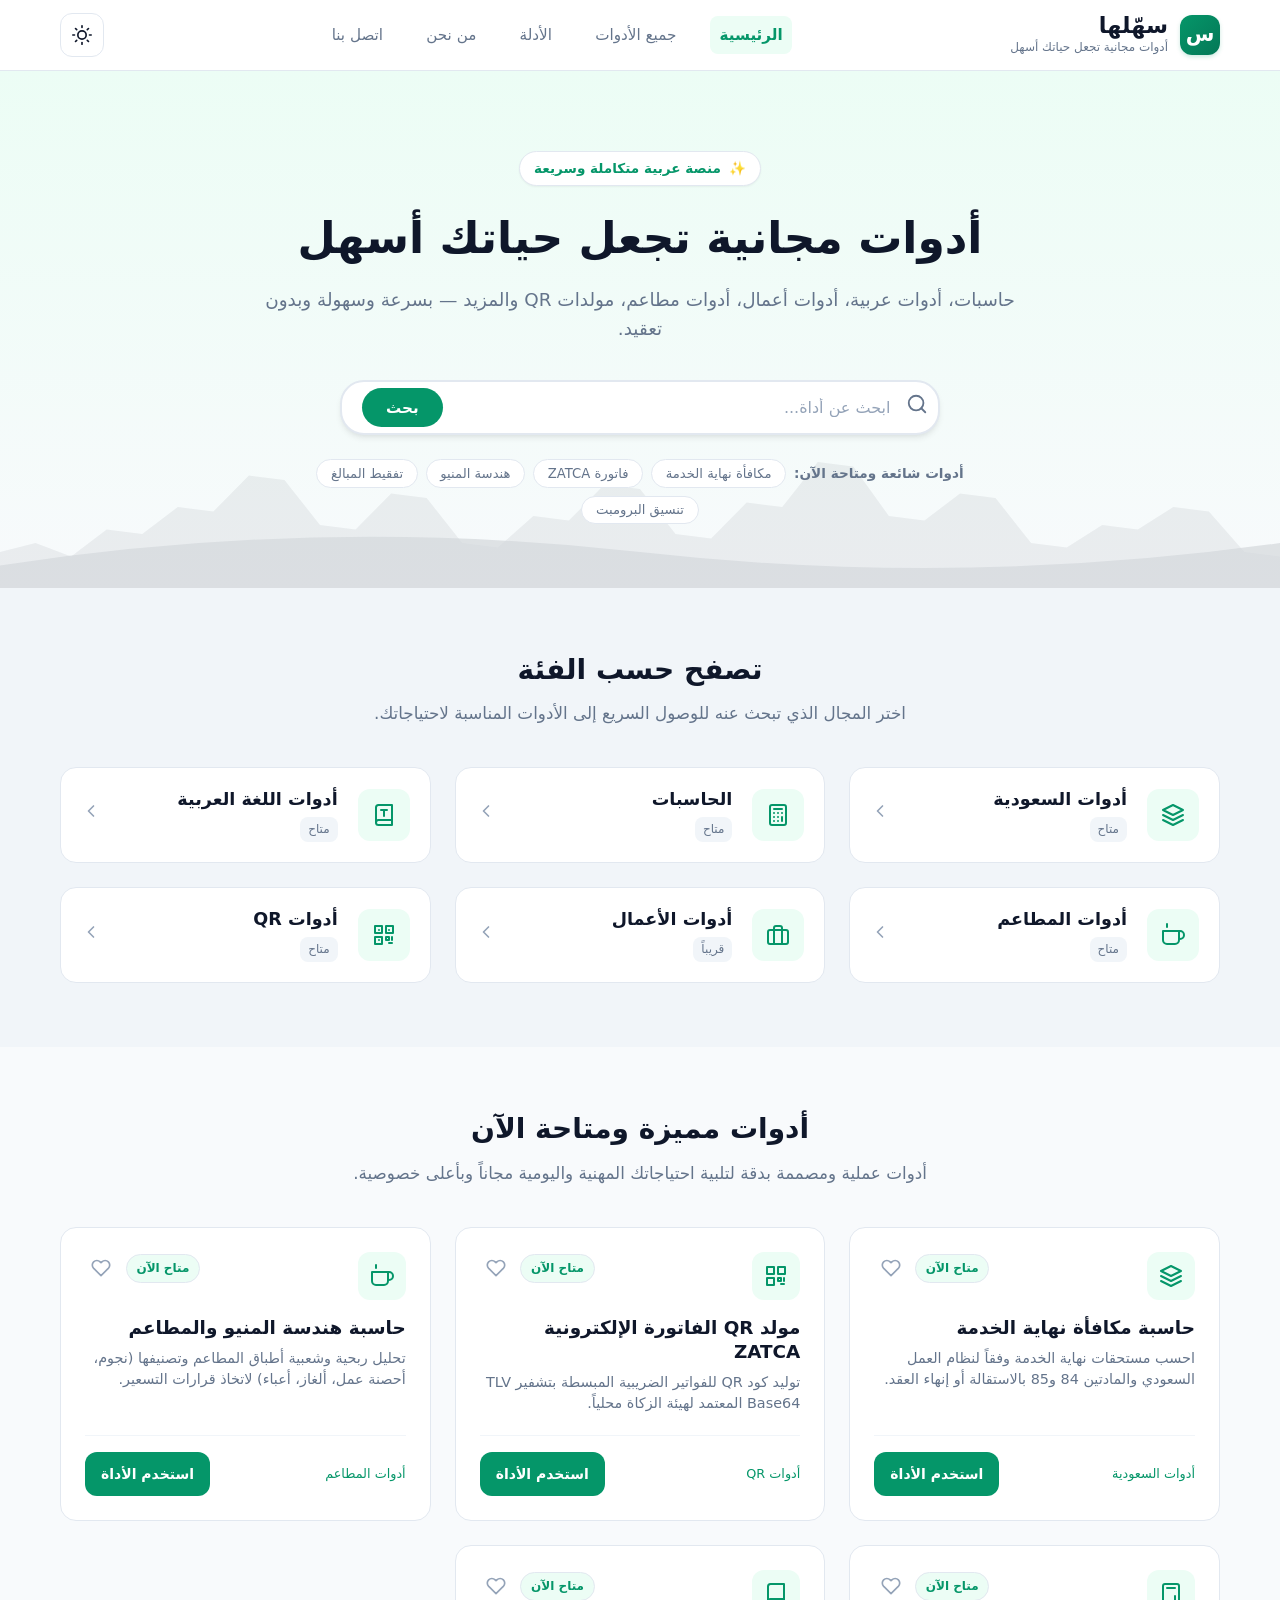
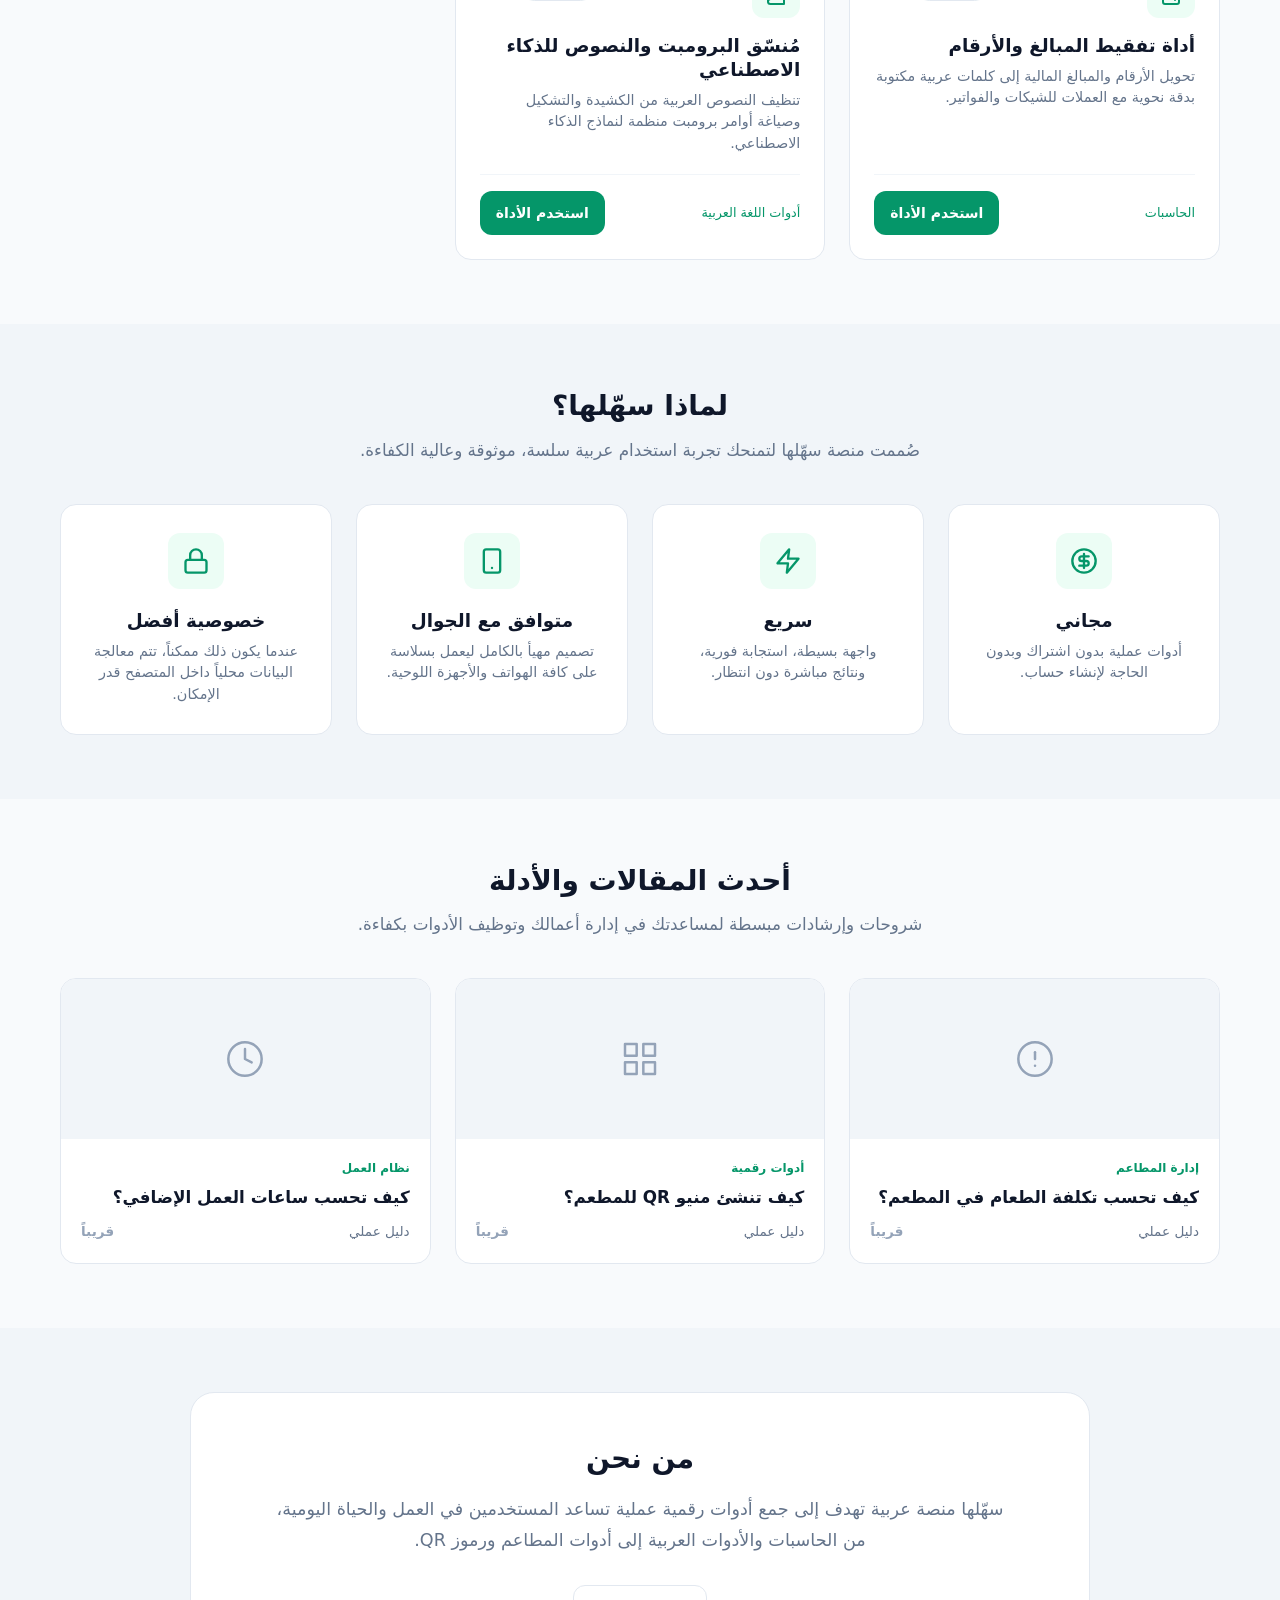
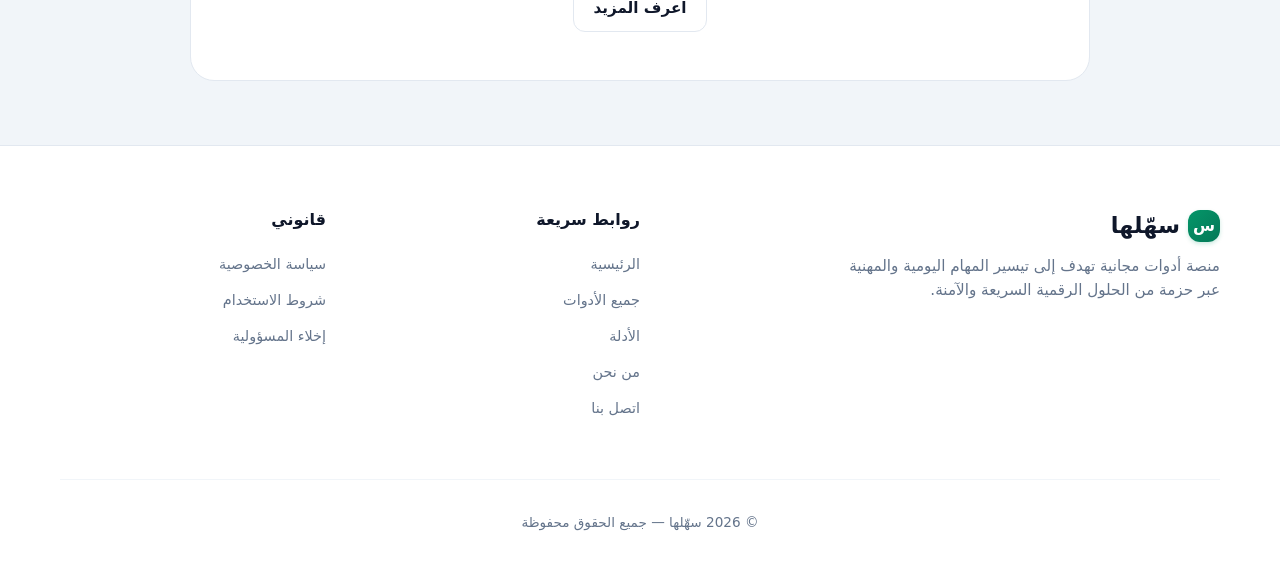
==== commit 1bf1a9a7: "feat: update platform config, sitemap, homepage chips, and add qrcode.js" ====
--- a/index.html
+++ b/index.html
@@ -7,11 +7,11 @@
   
   <meta name="description" content="منصة سهّلها العربية توفر حزمة من الأدوات الرقمية والمجانية: حاسبات متخصصة للمطاعم ونظام العمل السعودي، أدوات معالجة النصوص، ومولدات رموز QR المتطورة.">
   <meta name="keywords" content="سهلها, أدوات مجانية, حاسبة تكلفة الطعام, حاسبة العمل الإضافي, مولد QR, تنظيف النص العربي, أدوات عربية">
-  <link rel="canonical" href="https://sahhilha.com/">
+  <link rel="canonical" href="https://sahhilha.pages.dev/">
   
   <!-- Open Graph / Facebook -->
   <meta property="og:type" content="website">
-  <meta property="og:url" content="https://sahhilha.com/">
+  <meta property="og:url" content="https://sahhilha.pages.dev/">
   <meta property="og:title" content="سهّلها | أدوات مجانية تجعل حياتك أسهل">
   <meta property="og:description" content="أدوات رقمية عملية مجانية بدون اشتراك لرواد الأعمال، العاملين، وأصحاب المطاعم.">
   <meta property="og:locale" content="ar_SA">
@@ -33,8 +33,8 @@
     "@graph": [
       {
         "@type": "WebSite",
-        "@id": "https://sahhilha.com/#website",
-        "url": "https://sahhilha.com/",
+        "@id": "https://sahhilha.pages.dev/#website",
+        "url": "https://sahhilha.pages.dev/",
         "name": "سهّلها",
         "alternateName": "Sahhilha",
         "description": "أدوات مجانية تجعل حياتك أسهل",
@@ -42,9 +42,9 @@
       },
       {
         "@type": "Organization",
-        "@id": "https://sahhilha.com/#organization",
+        "@id": "https://sahhilha.pages.dev/#organization",
         "name": "سهّلها - Sahhilha",
-        "url": "https://sahhilha.com/"
+        "url": "https://sahhilha.pages.dev/"
       }
     ]
   }
@@ -170,12 +170,12 @@
 
         <!-- Popular Searches -->
         <div class="popular-searches" aria-label="عمليات بحث شائعة">
-          <span class="popular-label">أدوات شائعة:</span>
-          <button type="button" class="search-chip" data-search="مولد QR">مولد QR</button>
-          <button type="button" class="search-chip" data-search="حاسبة الراتب">حاسبة الراتب</button>
-          <button type="button" class="search-chip" data-search="العمل الإضافي">العمل الإضافي</button>
-          <button type="button" class="search-chip" data-search="تكلفة الطعام">تكلفة الطعام</button>
-          <button type="button" class="search-chip" data-search="تنظيف النص العربي">تنظيف النص العربي</button>
+          <span class="popular-label">أدوات شائعة ومتاحة الآن:</span>
+          <button type="button" class="search-chip" data-search="نهاية الخدمة">مكافأة نهاية الخدمة</button>
+          <button type="button" class="search-chip" data-search="zatca">فاتورة ZATCA</button>
+          <button type="button" class="search-chip" data-search="هندسة المنيو">هندسة المنيو</button>
+          <button type="button" class="search-chip" data-search="تفقيط">تفقيط المبالغ</button>
+          <button type="button" class="search-chip" data-search="برومبت">تنسيق البرومبت</button>
         </div>
       </div>
     </section>
@@ -201,8 +201,8 @@
     <section class="section" id="featured-tools" aria-labelledby="tools-heading">
       <div class="container">
         <div class="section-header">
-          <h2 id="tools-heading">أدوات مميزة</h2>
-          <p>مجموعة الأدوات التي نقوم بتجهيزها حالياً لتسهيل مهامك اليومية والعملية.</p>
+          <h2 id="tools-heading">أدوات مميزة ومتاحة الآن</h2>
+          <p>أدوات عملية ومصممة بدقة لتلبية احتياجاتك المهنية واليومية مجاناً وبأعلى خصوصية.</p>
         </div>
 
         <div class="tools-grid" id="tools-container">
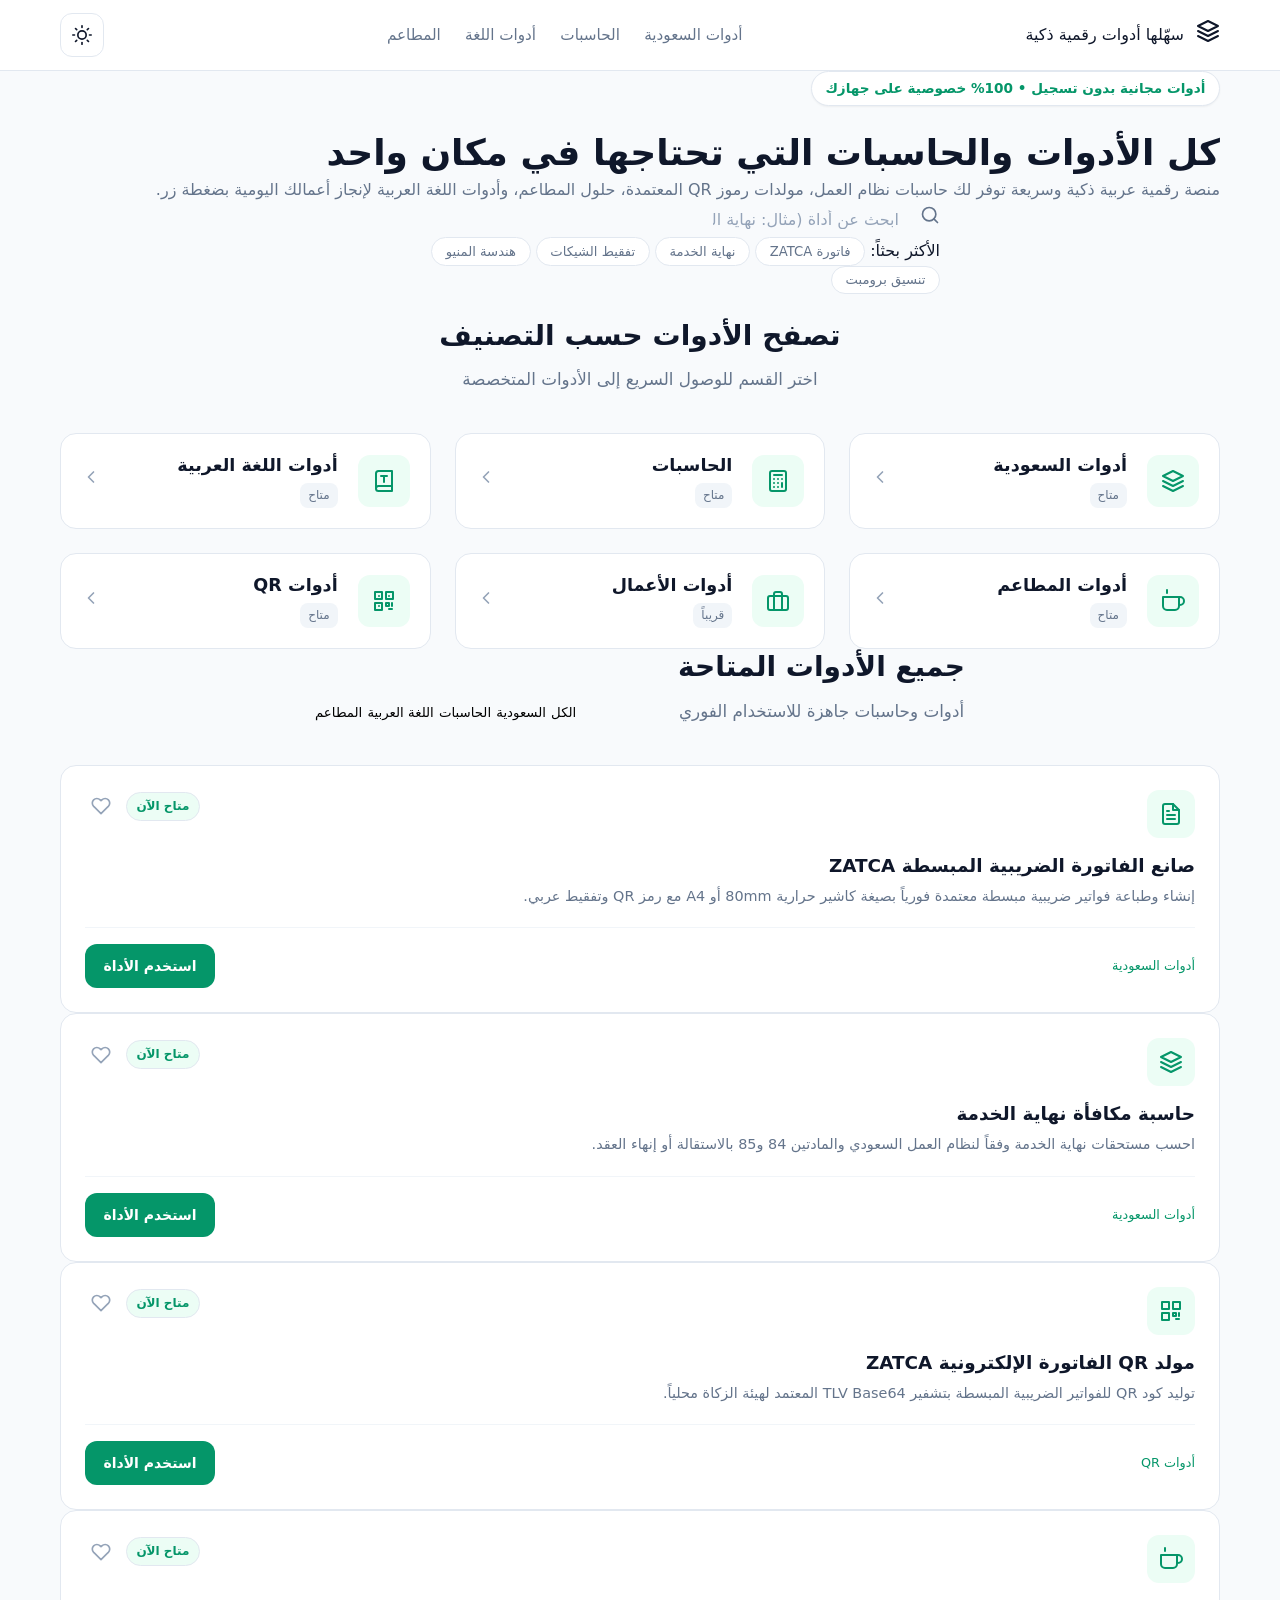
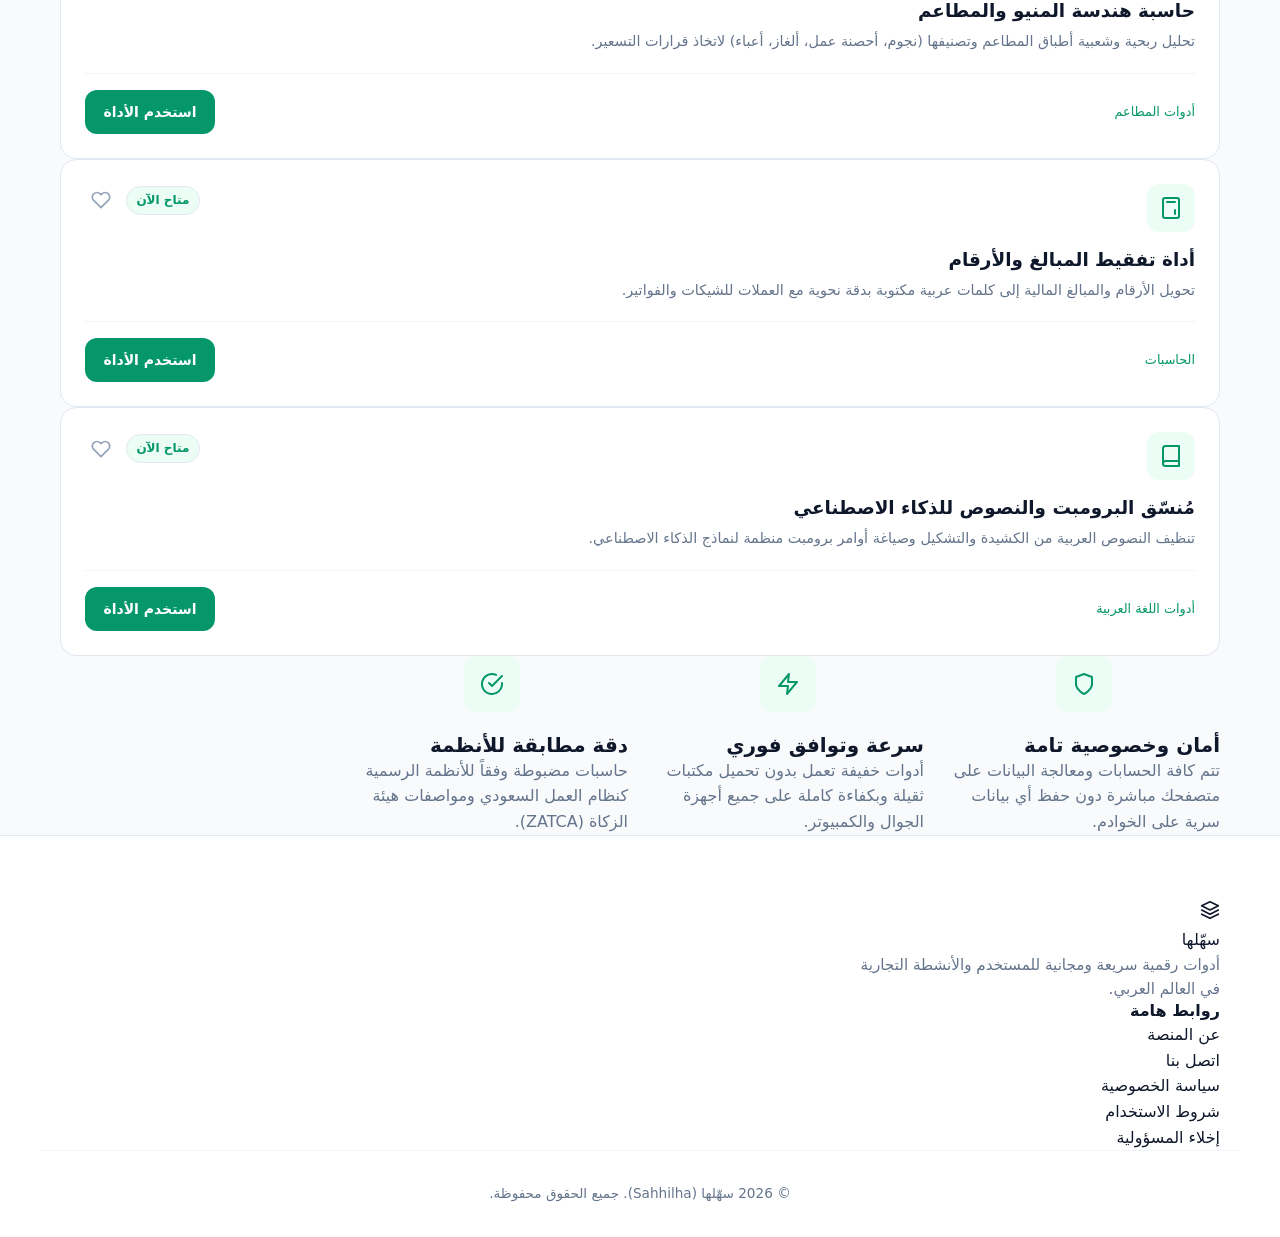
==== commit 1d03a9e6: "seo: add social share images, robots metadata, and quick chips for ZATCA invoice maker" ====
--- a/index.html
+++ b/index.html
@@ -3,404 +3,229 @@
 <head>
   <meta charset="UTF-8">
   <meta name="viewport" content="width=device-width, initial-scale=1.0">
-  <title>سهّلها | أدوات مجانية تجعل حياتك أسهل</title>
-  
-  <meta name="description" content="منصة سهّلها العربية توفر حزمة من الأدوات الرقمية والمجانية: حاسبات متخصصة للمطاعم ونظام العمل السعودي، أدوات معالجة النصوص، ومولدات رموز QR المتطورة.">
-  <meta name="keywords" content="سهلها, أدوات مجانية, حاسبة تكلفة الطعام, حاسبة العمل الإضافي, مولد QR, تنظيف النص العربي, أدوات عربية">
+  <title>سهّلها | أدوات رقمية مجانية وحاسبات ذكية للمستخدم العربي</title>
+  <meta name="description" content="منصة سهّلها توفر باقة متكاملة من الأدوات والحاسبات الرقمية المجانية: حاسبة نهاية الخدمة وفق نظام العمل السعودي، مولد باركود ZATCA، حاسبة هندسة المنيو، وتفقيط المبالغ.">
+  <meta name="keywords" content="أدوات مجانية, حاسبة نهاية الخدمة, zatca, تفقيط, هندسة المنيو, حاسبات السعودية, أدوات اللغة العربية">
   <link rel="canonical" href="https://sahhilha.pages.dev/">
-  
-  <!-- Open Graph / Facebook -->
-  <meta property="og:type" content="website">
-  <meta property="og:url" content="https://sahhilha.pages.dev/">
-  <meta property="og:title" content="سهّلها | أدوات مجانية تجعل حياتك أسهل">
-  <meta property="og:description" content="أدوات رقمية عملية مجانية بدون اشتراك لرواد الأعمال، العاملين، وأصحاب المطاعم.">
-  <meta property="og:locale" content="ar_SA">
-  
-  <!-- Twitter Card -->
-  <meta name="twitter:card" content="summary_large_image">
-  <meta name="twitter:title" content="سهّلها | أدوات مجانية تجعل حياتك أسهل">
-  <meta name="twitter:description" content="أدوات رقمية عملية مجانية بدون اشتراك لرواد الأعمال، العاملين، وأصحاب المطاعم.">
-  
   <link rel="icon" type="image/svg+xml" href="/assets/icons/favicon.svg">
   <link rel="manifest" href="/manifest.json">
   <link rel="stylesheet" href="/assets/css/main.css">
   <link rel="stylesheet" href="/assets/css/responsive.css">
-  
-  <!-- Structured Data JSON-LD -->
+
+  <meta name="robots" content="index, follow">
+  <meta property="og:image" content="https://sahhilha.pages.dev/assets/icons/favicon.svg">
+  <meta name="twitter:image" content="https://sahhilha.pages.dev/assets/icons/favicon.svg">
+  <!-- Open Graph / Facebook -->
+  <meta property="og:type" content="website">
+  <meta property="og:url" content="https://sahhilha.pages.dev/">
+  <meta property="og:title" content="سهّلها | أدوات رقمية مجانية وحاسبات ذكية للمستخدم العربي">
+  <meta property="og:description" content="منصة عربية تجمع أدوات وحاسبات رقمية متخصصة ومجانية بدون تسجيل.">
+  <meta property="og:site_name" content="سهّلها - Sahhilha">
+  <meta property="og:locale" content="ar_SA">
+
+  <!-- Twitter / X -->
+  <meta name="twitter:card" content="summary_large_image">
+  <meta name="twitter:title" content="سهّلها | أدوات رقمية مجانية للمستخدم العربي">
+  <meta name="twitter:description" content="منصة عربية تجمع أدوات وحاسبات رقمية متخصصة ومجانية.">
+
+  <!-- Structured Data: WebSite & Organization -->
   <script type="application/ld+json">
   {
     "@context": "https://schema.org",
     "@graph": [
       {
         "@type": "WebSite",
-        "@id": "https://sahhilha.pages.dev/#website",
-        "url": "https://sahhilha.pages.dev/",
         "name": "سهّلها",
         "alternateName": "Sahhilha",
-        "description": "أدوات مجانية تجعل حياتك أسهل",
+        "url": "https://sahhilha.pages.dev/",
+        "description": "منصة عربية تجمع أدوات وحاسبات رقمية متخصصة ومجانية للأفراد والأنشطة التجارية.",
         "inLanguage": "ar-SA"
       },
       {
         "@type": "Organization",
-        "@id": "https://sahhilha.pages.dev/#organization",
-        "name": "سهّلها - Sahhilha",
-        "url": "https://sahhilha.pages.dev/"
+        "name": "سهّلها",
+        "url": "https://sahhilha.pages.dev/",
+        "logo": "https://sahhilha.pages.dev/assets/icons/favicon.svg"
       }
     ]
   }
   </script>
 </head>
 <body>
-  <a href="#main-content" class="skip-link">الانتقال إلى المحتوى الرئيسي</a>
-
-  <!-- Desktop & Tablet Header -->
   <header class="site-header" role="banner">
     <div class="container header-container">
       <div class="brand-logo">
         <a href="/" aria-label="سهّلها - الصفحة الرئيسية" style="display:flex; align-items:center; gap:0.75rem;">
-          <div class="brand-symbol" aria-hidden="true">س</div>
-          <div class="brand-text">
-            <span class="brand-name">سهّلها</span>
-            <span class="brand-tagline">أدوات مجانية تجعل حياتك أسهل</span>
+          <div class="brand-icon" aria-hidden="true">
+            <svg width="24" height="24" viewBox="0 0 24 24" fill="none" stroke="currentColor" stroke-width="2" stroke-linecap="round" stroke-linejoin="round"><path d="M12 2L2 7l10 5 10-5-10-5z"/><path d="M2 17l10 5 10-5"/><path d="M2 12l10 5 10-5"/></svg>
+          </div>
+          <div>
+            <span class="brand-title">سهّلها</span>
+            <span class="brand-subtitle">أدوات رقمية ذكية</span>
           </div>
         </a>
       </div>
 
-      <nav class="nav-desktop" aria-label="القائمة الرئيسية">
-        <a href="/" class="nav-link active">الرئيسية</a>
-        <a href="#featured-tools" class="nav-link">جميع الأدوات</a>
-        <a href="#guides" class="nav-link">الأدلة</a>
-        <a href="/about.html" class="nav-link">من نحن</a>
-        <a href="/contact.html" class="nav-link">اتصل بنا</a>
+      <nav class="nav-links" aria-label="التنقل الرئيسي">
+        <a href="/#saudi" class="nav-link">أدوات السعودية</a>
+        <a href="/#calculators" class="nav-link">الحاسبات</a>
+        <a href="/#arabic" class="nav-link">أدوات اللغة</a>
+        <a href="/#restaurant" class="nav-link">المطاعم</a>
       </nav>
 
       <div class="header-actions">
         <button type="button" class="btn-icon" id="theme-toggle-btn" aria-label="التبديل بين الوضع الداكن والفاتح">
-          <svg width="20" height="20" viewBox="0 0 24 24" fill="none" stroke="currentColor" stroke-width="2" stroke-linecap="round" stroke-linejoin="round" aria-hidden="true">
-            <circle cx="12" cy="12" r="5"></circle>
-            <line x1="12" y1="1" x2="12" y2="3"></line>
-            <line x1="12" y1="21" x2="12" y2="23"></line>
-            <line x1="4.22" y1="4.22" x2="5.64" y2="5.64"></line>
-            <line x1="18.36" y1="18.36" x2="19.78" y2="19.78"></line>
-            <line x1="1" y1="12" x2="3" y2="12"></line>
-            <line x1="21" y1="12" x2="23" y2="12"></line>
-            <line x1="4.22" y1="19.78" x2="5.64" y2="18.36"></line>
-            <line x1="18.36" y1="5.64" x2="19.78" y2="4.22"></line>
-          </svg>
-        </button>
-
-        <button type="button" class="btn-icon hamburger-btn" id="hamburger-btn" aria-label="فتح القائمة الرئيسية" aria-expanded="false" aria-controls="mobile-drawer">
-          <svg width="22" height="22" viewBox="0 0 24 24" fill="none" stroke="currentColor" stroke-width="2" stroke-linecap="round" stroke-linejoin="round" aria-hidden="true">
-            <line x1="3" y1="12" x2="21" y2="12"></line>
-            <line x1="3" y1="6" x2="21" y2="6"></line>
-            <line x1="3" y1="18" x2="21" y2="18"></line>
-          </svg>
+          <svg width="20" height="20" viewBox="0 0 24 24" fill="none" stroke="currentColor" stroke-width="2" stroke-linecap="round" stroke-linejoin="round"><circle cx="12" cy="12" r="5"></circle><line x1="12" y1="1" x2="12" y2="3"></line><line x1="12" y1="21" x2="12" y2="23"></line><line x1="4.22" y1="4.22" x2="5.64" y2="5.64"></line><line x1="18.36" y1="18.36" x2="19.78" y2="19.78"></line><line x1="1" y1="12" x2="3" y2="12"></line><line x1="21" y1="12" x2="23" y2="12"></line><line x1="4.22" y1="19.78" x2="5.64" y2="18.36"></line><line x1="18.36" y1="5.64" x2="19.78" y2="4.22"></line></svg>
         </button>
       </div>
     </div>
   </header>
 
-  <!-- Mobile Drawer Menu -->
-  <div class="drawer-backdrop" id="drawer-backdrop"></div>
-  <aside class="mobile-drawer" id="mobile-drawer" aria-hidden="true" role="dialog" aria-label="قائمة الجوال">
-    <div class="drawer-header">
-      <div class="brand-logo">
-        <div class="brand-symbol">س</div>
-        <span class="brand-name">سهّلها</span>
-      </div>
-      <button type="button" class="btn-icon" id="close-drawer-btn" aria-label="إغلاق القائمة">
-        <svg width="20" height="20" viewBox="0 0 24 24" fill="none" stroke="currentColor" stroke-width="2" stroke-linecap="round" stroke-linejoin="round"><line x1="18" y1="6" x2="6" y2="18"></line><line x1="6" y1="6" x2="18" y2="18"></line></svg>
-      </button>
+  <main class="main-content" id="main-content">
+    <!-- Hero Section with Search -->
+    <section class="hero-section">
+      <div class="container">
+        <div class="hero-badge">أدوات مجانية بدون تسجيل • 100% خصوصية على جهازك</div>
+        <h1 class="hero-title">كل الأدوات والحاسبات التي تحتاجها في مكان واحد</h1>
+        <p class="hero-description">
+          منصة رقمية عربية ذكية وسريعة توفر لك حاسبات نظام العمل، مولدات رموز QR المعتمدة، حلول المطاعم، وأدوات اللغة العربية لإنجاز أعمالك اليومية بضغطة زر.
+        </p>
+
+        <!-- Search Bar -->
+        <div class="search-container">
+          <form class="search-form" id="search-form" onsubmit="event.preventDefault();">
+            <div class="search-input-wrap">
+              <svg class="search-icon" width="20" height="20" viewBox="0 0 24 24" fill="none" stroke="currentColor" stroke-width="2" stroke-linecap="round" stroke-linejoin="round" aria-hidden="true"><circle cx="11" cy="11" r="8"></circle><line x1="21" y1="21" x2="16.65" y2="16.65"></line></svg>
+              <input type="search" id="search-input" class="search-input" placeholder="ابحث عن أداة (مثال: نهاية الخدمة، زكاة، منيو، تفقيط)..." autocomplete="off" aria-label="البحث عن أداة">
+            </div>
+          </form>
+
+          <!-- Search Quick Chips -->
+          <div class="search-chips" aria-label="كلمات بحث مقترحة">
+            <span class="search-chip-label">الأكثر بحثاً:</span>
+            <button type="button" class="search-chip" data-query="فاتورة">فاتورة ZATCA</button>
+            <button type="button" class="search-chip" data-query="نهاية الخدمة">نهاية الخدمة</button>
+            <button type="button" class="search-chip" data-query="تفقيط">تفقيط الشيكات</button>
+            <button type="button" class="search-chip" data-query="منيو">هندسة المنيو</button>
+            <button type="button" class="search-chip" data-query="برومبت">تنسيق برومبت</button>
+          </div>
+        </div>
+      </div>
+    </section>
+
+    <!-- Categories Section -->
+    <section class="categories-section">
+      <div class="container">
+        <div class="section-header">
+          <h2 class="section-title">تصفح الأدوات حسب التصنيف</h2>
+          <p class="section-subtitle">اختر القسم للوصول السريع إلى الأدوات المتخصصة</p>
+        </div>
+
+        <div class="category-grid" id="categories-container">
+          <!-- Dynamically populated by app.js -->
+        </div>
+      </div>
+    </section>
+
+    <!-- Tools Directory Grid -->
+    <section class="tools-section" id="tools-section">
+      <div class="container">
+        <div class="section-header" style="display: flex; justify-content: space-between; align-items: flex-end; flex-wrap: wrap; gap: 1rem;">
+          <div>
+            <h2 class="section-title" id="tools-section-title">جميع الأدوات المتاحة</h2>
+            <p class="section-subtitle" id="tools-section-subtitle">أدوات وحاسبات جاهزة للاستخدام الفوري</p>
+          </div>
+
+          <div class="tools-filter-actions">
+            <button type="button" class="btn-filter active" data-filter="all">الكل</button>
+            <button type="button" class="btn-filter" data-filter="saudi">السعودية</button>
+            <button type="button" class="btn-filter" data-filter="calculators">الحاسبات</button>
+            <button type="button" class="btn-filter" data-filter="arabic">اللغة العربية</button>
+            <button type="button" class="btn-filter" data-filter="restaurant">المطاعم</button>
+          </div>
+        </div>
+
+        <!-- Tool Cards Grid -->
+        <div class="tool-grid" id="tools-container">
+          <!-- Dynamically populated by app.js from config/config.js -->
+        </div>
+
+        <!-- No Results Fallback -->
+        <div id="no-results-message" class="no-results" style="display: none;" aria-live="polite">
+          <div class="no-results-icon" aria-hidden="true">
+            <svg width="48" height="48" viewBox="0 0 24 24" fill="none" stroke="currentColor" stroke-width="1.5" stroke-linecap="round" stroke-linejoin="round"><circle cx="11" cy="11" r="8"/><line x1="21" y1="21" x2="16.65" y2="16.65"/><line x1="8" y1="11" x2="14" y2="11"/></svg>
+          </div>
+          <h3>لم نجد أي أداة تطابق بحثك!</h3>
+          <p>جرب استخدام كلمات مفتاحية أخرى أو تصفح التصنيفات في الأعلى.</p>
+          <button type="button" class="btn btn-secondary" onclick="resetSearch()">عرض جميع الأدوات</button>
+        </div>
+      </div>
+    </section>
+
+    <!-- Features / Value Prop -->
+    <section class="features-section">
+      <div class="container">
+        <div class="features-grid">
+          <div class="feature-box">
+            <div class="feature-icon" aria-hidden="true">
+              <svg width="24" height="24" viewBox="0 0 24 24" fill="none" stroke="currentColor" stroke-width="2" stroke-linecap="round" stroke-linejoin="round"><path d="M12 22s8-4 8-10V5l-8-3-8 3v7c0 6 8 10 8 10z"/></svg>
+            </div>
+            <h3 class="feature-title">أمان وخصوصية تامة</h3>
+            <p class="feature-desc">تتم كافة الحسابات ومعالجة البيانات على متصفحك مباشرة دون حفظ أي بيانات سرية على الخوادم.</p>
+          </div>
+
+          <div class="feature-box">
+            <div class="feature-icon" aria-hidden="true">
+              <svg width="24" height="24" viewBox="0 0 24 24" fill="none" stroke="currentColor" stroke-width="2" stroke-linecap="round" stroke-linejoin="round"><polygon points="13 2 3 14 12 14 11 22 21 10 12 10 13 2"/></svg>
+            </div>
+            <h3 class="feature-title">سرعة وتوافق فوري</h3>
+            <p class="feature-desc">أدوات خفيفة تعمل بدون تحميل مكتبات ثقيلة وبكفاءة كاملة على جميع أجهزة الجوال والكمبيوتر.</p>
+          </div>
+
+          <div class="feature-box">
+            <div class="feature-icon" aria-hidden="true">
+              <svg width="24" height="24" viewBox="0 0 24 24" fill="none" stroke="currentColor" stroke-width="2" stroke-linecap="round" stroke-linejoin="round"><path d="M22 11.08V12a10 10 0 1 1-5.93-9.14"/><polyline points="22 4 12 14.01 9 11.01"/></svg>
+            </div>
+            <h3 class="feature-title">دقة مطابقة للأنظمة</h3>
+            <p class="feature-desc">حاسبات مضبوطة وفقاً للأنظمة الرسمية كنظام العمل السعودي ومواصفات هيئة الزكاة (ZATCA).</p>
+          </div>
+        </div>
+      </div>
+    </section>
+  </main>
+
+  <footer class="site-footer" role="contentinfo">
+    <div class="container footer-container">
+      <div class="footer-brand">
+        <div class="footer-brand-logo">
+          <div class="brand-icon" aria-hidden="true">
+            <svg width="20" height="20" viewBox="0 0 24 24" fill="none" stroke="currentColor" stroke-width="2" stroke-linecap="round" stroke-linejoin="round"><path d="M12 2L2 7l10 5 10-5-10-5z"/><path d="M2 17l10 5 10-5"/><path d="M2 12l10 5 10-5"/></svg>
+          </div>
+          <span class="brand-title">سهّلها</span>
+        </div>
+        <p class="footer-tagline">أدوات رقمية سريعة ومجانية للمستخدم والأنشطة التجارية في العالم العربي.</p>
+      </div>
+
+      <div class="footer-nav">
+        <h4 class="footer-nav-title">روابط هامة</h4>
+        <ul class="footer-nav-list">
+          <li><a href="/about.html">عن المنصة</a></li>
+          <li><a href="/contact.html">اتصل بنا</a></li>
+          <li><a href="/privacy.html">سياسة الخصوصية</a></li>
+          <li><a href="/terms.html">شروط الاستخدام</a></li>
+          <li><a href="/disclaimer.html">إخلاء المسؤولية</a></li>
+        </ul>
+      </div>
     </div>
-    <nav class="drawer-links" aria-label="روابط القائمة المنسدلة">
-      <a href="/" class="drawer-link active">
-        <svg width="20" height="20" viewBox="0 0 24 24" fill="none" stroke="currentColor" stroke-width="2" stroke-linecap="round" stroke-linejoin="round"><path d="M3 9l9-7 9 7v11a2 2 0 0 1-2 2H5a2 2 0 0 1-2-2z"></path></svg>
-        الرئيسية
-      </a>
-      <a href="#featured-tools" class="drawer-link">
-        <svg width="20" height="20" viewBox="0 0 24 24" fill="none" stroke="currentColor" stroke-width="2" stroke-linecap="round" stroke-linejoin="round"><rect x="3" y="3" width="7" height="7"></rect><rect x="14" y="3" width="7" height="7"></rect><rect x="14" y="14" width="7" height="7"></rect><rect x="3" y="14" width="7" height="7"></rect></svg>
-        جميع الأدوات
-      </a>
-      <a href="#categories" class="drawer-link">
-        <svg width="20" height="20" viewBox="0 0 24 24" fill="none" stroke="currentColor" stroke-width="2" stroke-linecap="round" stroke-linejoin="round"><circle cx="12" cy="12" r="10"></circle><polyline points="12 6 12 12 16 14"></polyline></svg>
-        الفئات
-      </a>
-      <a href="#guides" class="drawer-link">
-        <svg width="20" height="20" viewBox="0 0 24 24" fill="none" stroke="currentColor" stroke-width="2" stroke-linecap="round" stroke-linejoin="round"><path d="M4 19.5A2.5 2.5 0 0 1 6.5 17H20"></path><path d="M6.5 2H20v20H6.5A2.5 2.5 0 0 1 4 19.5v-15A2.5 2.5 0 0 1 6.5 2z"></path></svg>
-        الأدلة
-      </a>
-      <a href="/about.html" class="drawer-link">من نحن</a>
-      <a href="/contact.html" class="drawer-link">اتصل بنا</a>
-    </nav>
-  </aside>
-
-  <!-- Main Content -->
-  <main id="main-content">
-    <!-- Hero Section -->
-    <section class="hero" aria-label="مقدمة المنصة والبحث">
-      <div class="hero-background-art" aria-hidden="true">
-        <!-- Subtle Skyline & Abstract Landscape SVG -->
-        <svg width="100%" height="100%" preserveAspectRatio="none" viewBox="0 0 1440 200" fill="currentColor">
-          <path d="M0,160 L40,150 L80,165 L120,135 L160,140 L200,110 L240,115 L280,75 L320,80 L360,130 L400,135 L440,95 L480,100 L520,150 L560,155 L600,120 L640,125 L680,85 L720,90 L760,140 L800,145 L840,105 L880,110 L920,60 L960,65 L1000,120 L1040,125 L1080,95 L1120,100 L1160,150 L1200,155 L1240,130 L1280,135 L1320,110 L1360,115 L1400,160 L1440,165 L1440,200 L0,200 Z" opacity="0.4"/>
-          <path d="M0,175 Q360,120 720,160 T1440,150 L1440,200 L0,200 Z" opacity="0.7"/>
-        </svg>
-      </div>
-
-      <div class="container hero-content">
-        <div class="hero-badge">
-          <span>✨</span>
-          <span>منصة عربية متكاملة وسريعة</span>
-        </div>
-        <h1>أدوات مجانية تجعل حياتك أسهل</h1>
-        <p>حاسبات، أدوات عربية، أدوات أعمال، أدوات مطاعم، مولدات QR والمزيد — بسرعة وسهولة وبدون تعقيد.</p>
-
-        <!-- Search Box -->
-        <div class="search-container">
-          <form id="search-form" class="search-box" role="search" aria-label="البحث عن أداة">
-            <span class="search-icon" aria-hidden="true">
-              <svg width="22" height="22" viewBox="0 0 24 24" fill="none" stroke="currentColor" stroke-width="2" stroke-linecap="round" stroke-linejoin="round">
-                <circle cx="11" cy="11" r="8"></circle>
-                <line x1="21" y1="21" x2="16.65" y2="16.65"></line>
-              </svg>
-            </span>
-            <input type="text" id="search-input" class="search-input" placeholder="ابحث عن أداة..." aria-label="ابحث عن أداة">
-            <button type="submit" class="search-btn">بحث</button>
-          </form>
-        </div>
-
-        <!-- Popular Searches -->
-        <div class="popular-searches" aria-label="عمليات بحث شائعة">
-          <span class="popular-label">أدوات شائعة ومتاحة الآن:</span>
-          <button type="button" class="search-chip" data-search="نهاية الخدمة">مكافأة نهاية الخدمة</button>
-          <button type="button" class="search-chip" data-search="zatca">فاتورة ZATCA</button>
-          <button type="button" class="search-chip" data-search="هندسة المنيو">هندسة المنيو</button>
-          <button type="button" class="search-chip" data-search="تفقيط">تفقيط المبالغ</button>
-          <button type="button" class="search-chip" data-search="برومبت">تنسيق البرومبت</button>
-        </div>
-      </div>
-    </section>
-
-    <!-- Optional Ad Slot (Inactive & Hidden) -->
-    <div class="ad-slot" aria-hidden="true"></div>
-
-    <!-- Categories Section -->
-    <section class="section section-tint" id="categories" aria-labelledby="cat-heading">
-      <div class="container">
-        <div class="section-header">
-          <h2 id="cat-heading">تصفح حسب الفئة</h2>
-          <p>اختر المجال الذي تبحث عنه للوصول السريع إلى الأدوات المناسبة لاحتياجاتك.</p>
-        </div>
-
-        <div class="category-grid" id="categories-container">
-          <!-- Populated by JavaScript and statically accessible -->
-        </div>
-      </div>
-    </section>
-
-    <!-- Featured Tools Section -->
-    <section class="section" id="featured-tools" aria-labelledby="tools-heading">
-      <div class="container">
-        <div class="section-header">
-          <h2 id="tools-heading">أدوات مميزة ومتاحة الآن</h2>
-          <p>أدوات عملية ومصممة بدقة لتلبية احتياجاتك المهنية واليومية مجاناً وبأعلى خصوصية.</p>
-        </div>
-
-        <div class="tools-grid" id="tools-container">
-          <!-- Rendered by app.js using central TOOLS config registry -->
-        </div>
-      </div>
-    </section>
-
-    <!-- Why Sahhilha Section -->
-    <section class="section section-tint" aria-labelledby="why-heading">
-      <div class="container">
-        <div class="section-header">
-          <h2 id="why-heading">لماذا سهّلها؟</h2>
-          <p>صُممت منصة سهّلها لتمنحك تجربة استخدام عربية سلسة، موثوقة وعالية الكفاءة.</p>
-        </div>
-
-        <div class="features-grid">
-          <div class="feature-card">
-            <div class="feature-icon" aria-hidden="true">
-              <svg width="28" height="28" viewBox="0 0 24 24" fill="none" stroke="currentColor" stroke-width="2" stroke-linecap="round" stroke-linejoin="round">
-                <circle cx="12" cy="12" r="10"></circle>
-                <path d="M16 8h-6a2 2 0 1 0 0 4h4a2 2 0 1 1 0 4H8"></path>
-                <path d="M12 18V6"></path>
-              </svg>
-            </div>
-            <h3>مجاني</h3>
-            <p>أدوات عملية بدون اشتراك وبدون الحاجة لإنشاء حساب.</p>
-          </div>
-
-          <div class="feature-card">
-            <div class="feature-icon" aria-hidden="true">
-              <svg width="28" height="28" viewBox="0 0 24 24" fill="none" stroke="currentColor" stroke-width="2" stroke-linecap="round" stroke-linejoin="round">
-                <polygon points="13 2 3 14 12 14 11 22 21 10 12 10 13 2"></polygon>
-              </svg>
-            </div>
-            <h3>سريع</h3>
-            <p>واجهة بسيطة، استجابة فورية، ونتائج مباشرة دون انتظار.</p>
-          </div>
-
-          <div class="feature-card">
-            <div class="feature-icon" aria-hidden="true">
-              <svg width="28" height="28" viewBox="0 0 24 24" fill="none" stroke="currentColor" stroke-width="2" stroke-linecap="round" stroke-linejoin="round">
-                <rect x="5" y="2" width="14" height="20" rx="2" ry="2"></rect>
-                <line x1="12" y1="18" x2="12.01" y2="18"></line>
-              </svg>
-            </div>
-            <h3>متوافق مع الجوال</h3>
-            <p>تصميم مهيأ بالكامل ليعمل بسلاسة على كافة الهواتف والأجهزة اللوحية.</p>
-          </div>
-
-          <div class="feature-card">
-            <div class="feature-icon" aria-hidden="true">
-              <svg width="28" height="28" viewBox="0 0 24 24" fill="none" stroke="currentColor" stroke-width="2" stroke-linecap="round" stroke-linejoin="round">
-                <rect x="3" y="11" width="18" height="11" rx="2" ry="2"></rect>
-                <path d="M7 11V7a5 5 0 0 1 10 0v4"></path>
-              </svg>
-            </div>
-            <h3>خصوصية أفضل</h3>
-            <p>عندما يكون ذلك ممكناً، تتم معالجة البيانات محلياً داخل المتصفح قدر الإمكان.</p>
-          </div>
-        </div>
-      </div>
-    </section>
-
-    <!-- Articles / Guides Preview -->
-    <section class="section" id="guides" aria-labelledby="guides-heading">
-      <div class="container">
-        <div class="section-header">
-          <h2 id="guides-heading">أحدث المقالات والأدلة</h2>
-          <p>شروحات وإرشادات مبسطة لمساعدتك في إدارة أعمالك وتوظيف الأدوات بكفاءة.</p>
-        </div>
-
-        <div class="articles-grid">
-          <article class="article-card">
-            <div class="article-thumb" aria-hidden="true">
-              <svg width="40" height="40" viewBox="0 0 24 24" fill="none" stroke="currentColor" stroke-width="1.5" stroke-linecap="round" stroke-linejoin="round"><circle cx="12" cy="12" r="10"></circle><line x1="12" y1="8" x2="12" y2="12"></line><line x1="12" y1="16" x2="12.01" y2="16"></line></svg>
-            </div>
-            <div class="article-content">
-              <span class="article-badge">إدارة المطاعم</span>
-              <h3 class="article-title">كيف تحسب تكلفة الطعام في المطعم؟</h3>
-              <div class="article-footer">
-                <span>دليل عملي</span>
-                <span style="font-weight:600; color:var(--text-light);">قريباً</span>
-              </div>
-            </div>
-          </article>
-
-          <article class="article-card">
-            <div class="article-thumb" aria-hidden="true">
-              <svg width="40" height="40" viewBox="0 0 24 24" fill="none" stroke="currentColor" stroke-width="1.5" stroke-linecap="round" stroke-linejoin="round"><rect x="3" y="3" width="7" height="7"></rect><rect x="14" y="3" width="7" height="7"></rect><rect x="14" y="14" width="7" height="7"></rect><rect x="3" y="14" width="7" height="7"></rect></svg>
-            </div>
-            <div class="article-content">
-              <span class="article-badge">أدوات رقمية</span>
-              <h3 class="article-title">كيف تنشئ منيو QR للمطعم؟</h3>
-              <div class="article-footer">
-                <span>دليل عملي</span>
-                <span style="font-weight:600; color:var(--text-light);">قريباً</span>
-              </div>
-            </div>
-          </article>
-
-          <article class="article-card">
-            <div class="article-thumb" aria-hidden="true">
-              <svg width="40" height="40" viewBox="0 0 24 24" fill="none" stroke="currentColor" stroke-width="1.5" stroke-linecap="round" stroke-linejoin="round"><circle cx="12" cy="12" r="10"></circle><polyline points="12 6 12 12 16 14"></polyline></svg>
-            </div>
-            <div class="article-content">
-              <span class="article-badge">نظام العمل</span>
-              <h3 class="article-title">كيف تحسب ساعات العمل الإضافي؟</h3>
-              <div class="article-footer">
-                <span>دليل عملي</span>
-                <span style="font-weight:600; color:var(--text-light);">قريباً</span>
-              </div>
-            </div>
-          </article>
-        </div>
-      </div>
-    </section>
-
-    <!-- About Section Preview -->
-    <section class="section section-tint" aria-labelledby="about-preview-heading">
-      <div class="container">
-        <div class="about-preview">
-          <h2 id="about-preview-heading">من نحن</h2>
-          <p>سهّلها منصة عربية تهدف إلى جمع أدوات رقمية عملية تساعد المستخدمين في العمل والحياة اليومية، من الحاسبات والأدوات العربية إلى أدوات المطاعم ورموز QR.</p>
-          <a href="/about.html" class="btn btn-secondary">اعرف المزيد</a>
-        </div>
-      </div>
-    </section>
-  </main>
-
-  <!-- Footer -->
-  <footer class="site-footer" role="contentinfo">
-    <div class="container">
-      <div class="footer-grid">
-        <div class="footer-brand">
-          <div style="display:flex; align-items:center; gap:0.5rem; margin-bottom:0.75rem;">
-            <div class="brand-symbol" style="width:32px; height:32px; font-size:1rem;">س</div>
-            <h3 style="margin:0;">سهّلها</h3>
-          </div>
-          <p>منصة أدوات مجانية تهدف إلى تيسير المهام اليومية والمهنية عبر حزمة من الحلول الرقمية السريعة والآمنة.</p>
-        </div>
-
-        <div class="footer-col">
-          <h4>روابط سريعة</h4>
-          <ul class="footer-links">
-            <li><a href="/">الرئيسية</a></li>
-            <li><a href="#featured-tools">جميع الأدوات</a></li>
-            <li><a href="#guides">الأدلة</a></li>
-            <li><a href="/about.html">من نحن</a></li>
-            <li><a href="/contact.html">اتصل بنا</a></li>
-          </ul>
-        </div>
-
-        <div class="footer-col">
-          <h4>قانوني</h4>
-          <ul class="footer-links">
-            <li><a href="/privacy.html">سياسة الخصوصية</a></li>
-            <li><a href="/terms.html">شروط الاستخدام</a></li>
-            <li><a href="/disclaimer.html">إخلاء المسؤولية</a></li>
-          </ul>
-        </div>
-      </div>
-
-      <div class="footer-bottom">
-        <p>© 2026 سهّلها — جميع الحقوق محفوظة</p>
-      </div>
+    <div class="container footer-bottom">
+      <p>© 2026 سهّلها (Sahhilha). جميع الحقوق محفوظة.</p>
     </div>
   </footer>
 
-  <!-- Mobile Fixed Bottom Navigation Bar -->
-  <nav class="mobile-bottom-bar" aria-label="التنقل السريع للجوال">
-    <a href="/" class="bottom-nav-item active" aria-label="الرئيسية">
-      <svg viewBox="0 0 24 24" fill="none" stroke="currentColor" stroke-width="2" stroke-linecap="round" stroke-linejoin="round" aria-hidden="true"><path d="M3 9l9-7 9 7v11a2 2 0 0 1-2 2H5a2 2 0 0 1-2-2z"></path></svg>
-      <span>الرئيسية</span>
-    </a>
-    <a href="#featured-tools" class="bottom-nav-item" aria-label="جميع الأدوات">
-      <svg viewBox="0 0 24 24" fill="none" stroke="currentColor" stroke-width="2" stroke-linecap="round" stroke-linejoin="round" aria-hidden="true"><rect x="3" y="3" width="7" height="7"></rect><rect x="14" y="3" width="7" height="7"></rect><rect x="14" y="14" width="7" height="7"></rect><rect x="3" y="14" width="7" height="7"></rect></svg>
-      <span>الأدوات</span>
-    </a>
-    <a href="#categories" class="bottom-nav-item" aria-label="الحاسبات">
-      <svg viewBox="0 0 24 24" fill="none" stroke="currentColor" stroke-width="2" stroke-linecap="round" stroke-linejoin="round" aria-hidden="true"><rect x="4" y="2" width="16" height="20" rx="2"></rect><line x1="8" y1="6" x2="16" y2="6"></line><line x1="16" y1="14" x2="16" y2="18"></line></svg>
-      <span>الحاسبات</span>
-    </a>
-    <a href="#featured-tools" class="bottom-nav-item" aria-label="المفضلة">
-      <svg viewBox="0 0 24 24" fill="none" stroke="currentColor" stroke-width="2" stroke-linecap="round" stroke-linejoin="round" aria-hidden="true"><path d="M20.84 4.61a5.5 5.5 0 0 0-7.78 0L12 5.67l-1.06-1.06a5.5 5.5 0 0 0-7.78 7.78l1.06 1.06L12 21.23l7.78-7.78 1.06-1.06a5.5 5.5 0 0 0 0-7.78z"></path></svg>
-      <span>المفضلة</span>
-    </a>
-    <a href="#featured-tools" class="bottom-nav-item" aria-label="المستخدمة مؤخراً">
-      <svg viewBox="0 0 24 24" fill="none" stroke="currentColor" stroke-width="2" stroke-linecap="round" stroke-linejoin="round" aria-hidden="true"><circle cx="12" cy="12" r="10"></circle><polyline points="12 6 12 12 16 14"></polyline></svg>
-      <span>المؤخرة</span>
-    </a>
-  </nav>
-
-  <!-- Core Scripts -->
   <script src="/config/config.js"></script>
   <script src="/assets/js/storage.js"></script>
-  <script src="/assets/js/navigation.js"></script>
   <script src="/assets/js/search.js"></script>
+  <script src="/assets/js/share.js"></script>
   <script src="/assets/js/app.js"></script>
 </body>
-</html>
+</html>
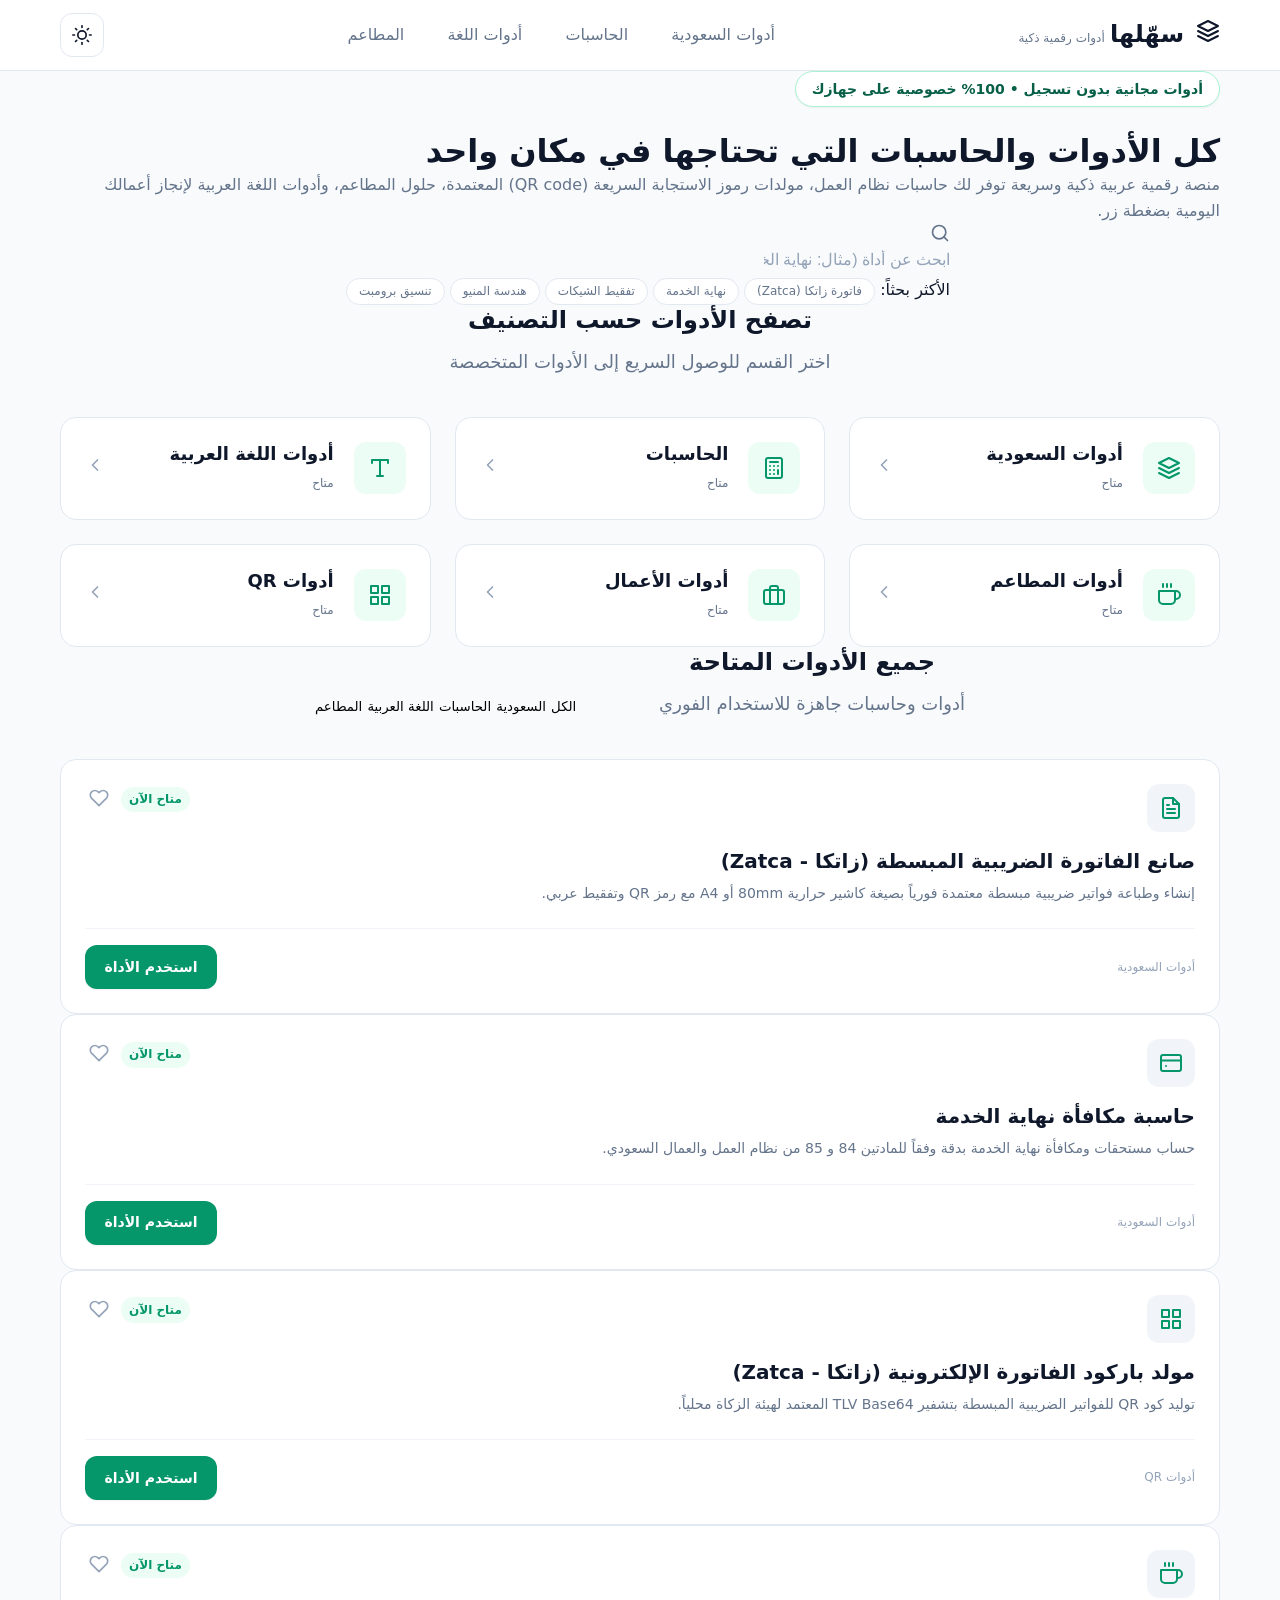
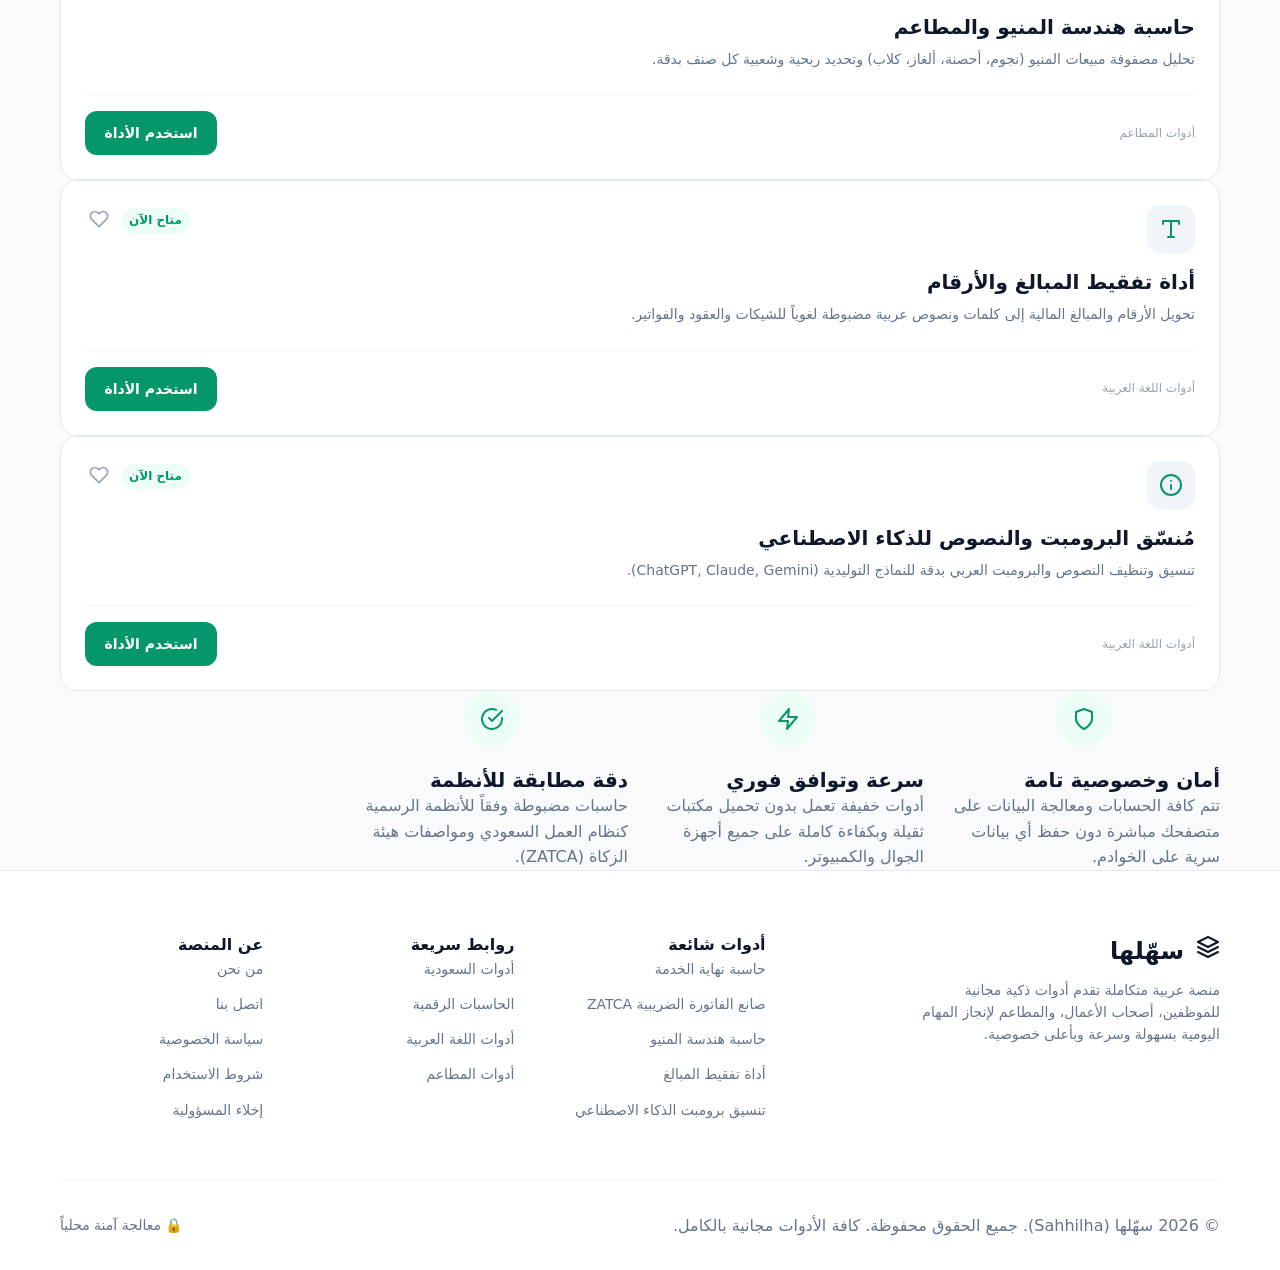
==== commit 5b7443b4: "fix(copy): format acronyms in hero and quick chips to eliminate all-caps warning" ====
--- a/index.html
+++ b/index.html
@@ -1,5 +1,5 @@
 <!DOCTYPE html>
-<html lang="ar-SA" dir="rtl">
+<html lang="ar" dir="rtl">
 <head>
   <meta charset="UTF-8">
   <meta name="viewport" content="width=device-width, initial-scale=1.0">
@@ -88,7 +88,7 @@
         <div class="hero-badge">أدوات مجانية بدون تسجيل • 100% خصوصية على جهازك</div>
         <h1 class="hero-title">كل الأدوات والحاسبات التي تحتاجها في مكان واحد</h1>
         <p class="hero-description">
-          منصة رقمية عربية ذكية وسريعة توفر لك حاسبات نظام العمل، مولدات رموز QR المعتمدة، حلول المطاعم، وأدوات اللغة العربية لإنجاز أعمالك اليومية بضغطة زر.
+          منصة رقمية عربية ذكية وسريعة توفر لك حاسبات نظام العمل، مولدات رموز الاستجابة السريعة (QR code) المعتمدة، حلول المطاعم، وأدوات اللغة العربية لإنجاز أعمالك اليومية بضغطة زر.
         </p>
 
         <!-- Search Bar -->
@@ -103,7 +103,7 @@
           <!-- Search Quick Chips -->
           <div class="search-chips" aria-label="كلمات بحث مقترحة">
             <span class="search-chip-label">الأكثر بحثاً:</span>
-            <button type="button" class="search-chip" data-query="فاتورة">فاتورة ZATCA</button>
+            <button type="button" class="search-chip" data-query="فاتورة">فاتورة زاتكا (Zatca)</button>
             <button type="button" class="search-chip" data-query="نهاية الخدمة">نهاية الخدمة</button>
             <button type="button" class="search-chip" data-query="تفقيط">تفقيط الشيكات</button>
             <button type="button" class="search-chip" data-query="منيو">هندسة المنيو</button>
@@ -195,30 +195,57 @@
   </main>
 
   <footer class="site-footer" role="contentinfo">
-    <div class="container footer-container">
-      <div class="footer-brand">
-        <div class="footer-brand-logo">
-          <div class="brand-icon" aria-hidden="true">
-            <svg width="20" height="20" viewBox="0 0 24 24" fill="none" stroke="currentColor" stroke-width="2" stroke-linecap="round" stroke-linejoin="round"><path d="M12 2L2 7l10 5 10-5-10-5z"/><path d="M2 17l10 5 10-5"/><path d="M2 12l10 5 10-5"/></svg>
-          </div>
-          <span class="brand-title">سهّلها</span>
-        </div>
-        <p class="footer-tagline">أدوات رقمية سريعة ومجانية للمستخدم والأنشطة التجارية في العالم العربي.</p>
-      </div>
-
-      <div class="footer-nav">
-        <h4 class="footer-nav-title">روابط هامة</h4>
-        <ul class="footer-nav-list">
-          <li><a href="/about.html">عن المنصة</a></li>
-          <li><a href="/contact.html">اتصل بنا</a></li>
-          <li><a href="/privacy.html">سياسة الخصوصية</a></li>
-          <li><a href="/terms.html">شروط الاستخدام</a></li>
-          <li><a href="/disclaimer.html">إخلاء المسؤولية</a></li>
-        </ul>
-      </div>
-    </div>
-    <div class="container footer-bottom">
-      <p>© 2026 سهّلها (Sahhilha). جميع الحقوق محفوظة.</p>
+    <div class="container">
+      <div class="footer-grid">
+        <div class="footer-brand">
+          <div class="brand-logo">
+            <div class="brand-icon" aria-hidden="true">
+              <svg width="24" height="24" viewBox="0 0 24 24" fill="none" stroke="currentColor" stroke-width="2" stroke-linecap="round" stroke-linejoin="round"><path d="M12 2L2 7l10 5 10-5-10-5z"/><path d="M2 17l10 5 10-5"/><path d="M2 12l10 5 10-5"/></svg>
+            </div>
+            <span class="brand-title">سهّلها</span>
+          </div>
+          <p class="footer-desc">منصة عربية متكاملة تقدم أدوات ذكية مجانية للموظفين، أصحاب الأعمال، والمطاعم لإنجاز المهام اليومية بسهولة وسرعة وبأعلى خصوصية.</p>
+        </div>
+
+        <div class="footer-links-col">
+          <h4 class="footer-heading">أدوات شائعة</h4>
+          <ul class="footer-links">
+            <li><a href="/ar/tools/end-of-service-calculator.html">حاسبة نهاية الخدمة</a></li>
+            <li><a href="/ar/tools/zatca-invoice-generator.html">صانع الفاتورة الضريبية ZATCA</a></li>
+            <li><a href="/ar/tools/menu-engineering-calculator.html">حاسبة هندسة المنيو</a></li>
+            <li><a href="/ar/tools/tafqeet-converter.html">أداة تفقيط المبالغ</a></li>
+            <li><a href="/ar/tools/arabic-prompt-formatter.html">تنسيق برومبت الذكاء الاصطناعي</a></li>
+          </ul>
+        </div>
+
+        <div class="footer-links-col">
+          <h4 class="footer-heading">روابط سريعة</h4>
+          <ul class="footer-links">
+            <li><a href="/#saudi">أدوات السعودية</a></li>
+            <li><a href="/#calculators">الحاسبات الرقمية</a></li>
+            <li><a href="/#arabic">أدوات اللغة العربية</a></li>
+            <li><a href="/#restaurant">أدوات المطاعم</a></li>
+          </ul>
+        </div>
+
+        <div class="footer-links-col">
+          <h4 class="footer-heading">عن المنصة</h4>
+          <ul class="footer-links">
+            <li><a href="/about.html">من نحن</a></li>
+            <li><a href="/contact.html">اتصل بنا</a></li>
+            <li><a href="/privacy.html">سياسة الخصوصية</a></li>
+            <li><a href="/terms.html">شروط الاستخدام</a></li>
+            <li><a href="/disclaimer.html">إخلاء المسؤولية</a></li>
+          </ul>
+        </div>
+      </div>
+
+      <div class="footer-bottom">
+        <p>© 2026 سهّلها (Sahhilha). جميع الحقوق محفوظة. كافة الأدوات مجانية بالكامل.</p>
+        <div class="footer-bottom-badges">
+          <span class="badge-privacy">🔒 معالجة آمنة محلياً</span>
+        </div>
+      </div>
     </div>
   </footer>
 
--- a/assets/css/main.css
+++ b/assets/css/main.css
@@ -44,6 +44,32 @@
   --transition: all 0.2s cubic-bezier(0.4, 0, 0.2, 1);
   --font-arabic: -apple-system, BlinkMacSystemFont, "Segoe UI", Roboto, "Noto Sans Arabic", "Cairo", "Tajawal", system-ui, sans-serif;
   --container-max: 1200px;
+
+  /* Standardized Typographic Scale (8 semantic steps) */
+  --text-xs: 0.75rem;    /* 12px - Badges, chips, timestamps, microcopy */
+  --text-sm: 0.875rem;   /* 14px - Captions, breadcrumbs, secondary labels */
+  --text-base: 1rem;     /* 16px - Body text, standard inputs, buttons */
+  --text-md: 1.125rem;   /* 18px - Lead paragraphs, prominent list items */
+  --text-lg: 1.25rem;    /* 20px - Card titles (h3), subheadings */
+  --text-xl: 1.5rem;     /* 24px - Section headings (h2) */
+  --text-2xl: 2rem;      /* 32px - Page titles (h1) */
+  --text-3xl: 2.5rem;    /* 40px - Hero main display heading */
+
+  /* Compatibility Aliases */
+  --bg-primary: var(--background);
+  --bg-secondary: var(--surface);
+  --bg-surface: var(--surface);
+  --bg-card: var(--surface);
+  --bg-alt: var(--surface-alt);
+  --bg-muted: var(--surface-alt);
+  --bg-hover: var(--surface-hover);
+  --border-color: var(--border);
+  --border-focus: var(--primary);
+  --text-primary: var(--text);
+  --text-secondary: var(--text-muted);
+  --font-base: var(--font-arabic);
+  --font-sans: var(--font-arabic);
+  --header-height: 70px;
 }
 
 [data-theme="dark"] {
@@ -72,6 +98,17 @@
   --shadow-sm: 0 1px 2px 0 rgba(0, 0, 0, 0.3);
   --shadow-md: 0 4px 6px -1px rgba(0, 0, 0, 0.4), 0 2px 4px -2px rgba(0, 0, 0, 0.3);
   --shadow-lg: 0 10px 15px -3px rgba(0, 0, 0, 0.5), 0 4px 6px -4px rgba(0, 0, 0, 0.4);
+  --bg-primary: var(--background);
+  --bg-secondary: var(--surface);
+  --bg-surface: var(--surface);
+  --bg-card: var(--surface);
+  --bg-alt: var(--surface-alt);
+  --bg-muted: var(--surface-alt);
+  --bg-hover: var(--surface-hover);
+  --border-color: var(--border);
+  --border-focus: var(--primary);
+  --text-primary: var(--text);
+  --text-secondary: var(--text-muted);
 }
 
 /* Reset & Box Sizing */
@@ -83,7 +120,7 @@
 
 html {
   font-family: var(--font-arabic);
-  font-size: 16px;
+  font-size: var(--text-base);
   line-height: 1.6;
   scroll-behavior: smooth;
   direction: rtl;
@@ -110,10 +147,10 @@
   line-height: 1.3;
 }
 
-h1 { font-size: 2.25rem; }
-h2 { font-size: 1.75rem; }
-h3 { font-size: 1.25rem; }
-p { color: var(--text-muted); }
+h1 { font-size: var(--text-2xl); }
+h2 { font-size: var(--text-xl); }
+h3 { font-size: var(--text-lg); }
+p { color: var(--text-muted); font-size: var(--text-base); }
 
 a {
   color: inherit;
@@ -174,57 +211,70 @@
 .section-header h2 {
   margin-bottom: 0.75rem;
   color: var(--text);
+  font-size: var(--text-xl);
 }
 
 .section-header p {
-  font-size: 1.05rem;
+  font-size: var(--text-md);
 }
 
 .section-tint {
   background-color: var(--surface-alt);
 }
 
-/* Buttons */
+/* Buttons - Unified System (4 Core Styles) */
 .btn {
   display: inline-flex;
   align-items: center;
   justify-content: center;
   gap: 0.5rem;
   padding: 0.65rem 1.25rem;
-  font-size: 0.95rem;
+  font-size: var(--text-base);
   font-weight: 600;
   border-radius: var(--radius-md);
   transition: var(--transition);
   min-height: 44px;
-}
-
-.btn-primary {
+  border: 1px solid transparent;
+}
+
+/* 1. Primary Button */
+.btn-primary,
+.search-btn {
   background-color: var(--primary);
   color: #ffffff;
-}
-.btn-primary:hover {
+  box-shadow: var(--shadow-sm);
+}
+.btn-primary:hover,
+.search-btn:hover {
   background-color: var(--primary-hover);
-  box-shadow: var(--shadow-sm);
-}
-
+  box-shadow: var(--shadow-md);
+}
+
+/* 2. Secondary Button */
 .btn-secondary {
   background-color: var(--surface);
   color: var(--text);
-  border: 1px solid var(--border);
+  border-color: var(--border);
 }
 .btn-secondary:hover {
   background-color: var(--surface-alt);
   border-color: var(--text-muted);
 }
 
+/* 3. Universal Disabled State */
+.btn:disabled,
+.btn[disabled],
+.btn[aria-disabled="true"],
 .btn-disabled {
-  background-color: var(--surface-alt);
-  color: var(--text-light);
-  border: 1px solid var(--border);
+  background-color: var(--surface-alt) !important;
+  color: var(--text-light) !important;
+  border-color: var(--border) !important;
   cursor: not-allowed;
-  opacity: 0.8;
-}
-
+  opacity: 0.75;
+  box-shadow: none;
+}
+
+/* 4. Icon Button */
 .btn-icon {
   width: 44px;
   height: 44px;
@@ -241,6 +291,23 @@
 .btn-icon:hover {
   background-color: var(--surface-alt);
   color: var(--primary);
+}
+
+/* 5. Pill Chip Button */
+.search-chip {
+  padding: 0.35rem 0.75rem;
+  border-radius: var(--radius-full);
+  background-color: var(--surface);
+  border: 1px solid var(--border);
+  color: var(--text-muted);
+  font-size: var(--text-xs);
+  min-height: auto;
+  transition: var(--transition);
+}
+.search-chip:hover {
+  border-color: var(--primary);
+  color: var(--primary);
+  background-color: var(--primary-light);
 }
 
 /* Header & Navigation */
@@ -259,14 +326,16 @@
   background-color: rgba(30, 41, 59, 0.92);
 }
 
-.header-container {
+.header-container,
+.header-inner {
   display: flex;
   align-items: center;
   justify-content: space-between;
   height: 70px;
 }
 
-.brand-logo {
+.brand-logo,
+.brand {
   display: flex;
   align-items: center;
   gap: 0.75rem;
@@ -282,8 +351,9 @@
   justify-content: center;
   color: #ffffff;
   font-weight: 800;
-  font-size: 1.3rem;
+  font-size: var(--text-lg);
   box-shadow: 0 2px 4px rgba(5, 150, 105, 0.2);
+  flex-shrink: 0;
 }
 
 .brand-text {
@@ -291,26 +361,32 @@
   flex-direction: column;
 }
 
-.brand-name {
-  font-size: 1.4rem;
+.brand-name,
+.brand-title {
+  font-size: var(--text-xl);
   font-weight: 800;
   color: var(--text);
   line-height: 1.1;
 }
 
-.brand-tagline {
-  font-size: 0.75rem;
-  color: var(--text-muted);
-}
-
-.nav-desktop {
+.brand-tagline,
+.brand-subtitle {
+  font-size: var(--text-xs);
+  color: var(--text-muted);
+}
+
+.nav-desktop,
+.nav-links {
   display: flex;
   align-items: center;
   gap: 1.5rem;
+  list-style: none;
+  margin: 0;
+  padding: 0;
 }
 
 .nav-link {
-  font-size: 0.95rem;
+  font-size: var(--text-base);
   font-weight: 500;
   color: var(--text-muted);
   padding: 0.4rem 0.6rem;
@@ -351,21 +427,18 @@
   bottom: 0;
   left: 0;
   width: 100%;
-  height: 180px;
-  opacity: 0.15;
+  height: 160px;
   pointer-events: none;
+  color: var(--primary);
+  opacity: 0.08;
   z-index: 1;
-}
-
-[data-theme="dark"] .hero-background-art {
-  opacity: 0.08;
 }
 
 .hero-content {
   position: relative;
   z-index: 2;
   text-align: center;
-  max-width: 800px;
+  max-width: 780px;
   margin: 0 auto;
 }
 
@@ -373,37 +446,38 @@
   display: inline-flex;
   align-items: center;
   gap: 0.5rem;
-  padding: 0.35rem 0.85rem;
-  background-color: var(--surface);
-  border: 1px solid var(--border);
+  padding: 0.35rem 1rem;
+  background-color: var(--surface);
+  border: 1px solid var(--primary-border);
+  color: var(--primary-dark);
   border-radius: var(--radius-full);
-  font-size: 0.85rem;
+  font-size: var(--text-sm);
   font-weight: 600;
-  color: var(--primary);
+  margin-bottom: 1.5rem;
   box-shadow: var(--shadow-sm);
-  margin-bottom: 1.5rem;
+}
+
+[data-theme="dark"] .hero-badge {
+  color: var(--primary-hover);
+  background-color: var(--surface);
 }
 
 .hero h1 {
-  font-size: 2.75rem;
-  font-weight: 800;
-  line-height: 1.25;
+  font-size: var(--text-3xl);
+  letter-spacing: -0.02em;
   margin-bottom: 1.25rem;
-  color: var(--text);
 }
 
 .hero p {
-  font-size: 1.15rem;
-  line-height: 1.6;
+  font-size: var(--text-md);
+  line-height: 1.7;
   margin-bottom: 2.25rem;
-  color: var(--text-muted);
-}
-
-/* Search Box Container */
+}
+
+/* Search Box */
 .search-container {
-  max-width: 600px;
-  margin: 0 auto 1.5rem;
-  position: relative;
+  max-width: 620px;
+  margin: 0 auto;
 }
 
 .search-box {
@@ -424,19 +498,20 @@
 
 .search-icon {
   color: var(--text-muted);
-  flex-shrink: 0;
-  margin-left: 0.5rem;
+  display: flex;
+  align-items: center;
+  margin-left: 0.75rem;
 }
 
 .search-input {
   flex: 1;
   border: none;
   background: transparent;
-  font-family: inherit;
-  font-size: 1rem;
+  font-size: var(--text-base);
   color: var(--text);
   outline: none;
-  padding: 0.5rem;
+  padding: 0.5rem 0;
+  direction: rtl;
 }
 
 .search-input::placeholder {
@@ -445,49 +520,23 @@
 
 .search-btn {
   padding: 0.65rem 1.5rem;
-  border-radius: var(--radius-full);
-  background-color: var(--primary);
-  color: #ffffff;
-  font-weight: 700;
-  font-size: 0.95rem;
-  transition: var(--transition);
-}
-
-.search-btn:hover {
-  background-color: var(--primary-hover);
-}
-
-/* Popular Search Chips */
+  border-radius: var(--radius-lg);
+  font-weight: 600;
+  font-size: var(--text-base);
+}
+
 .popular-searches {
   display: flex;
   align-items: center;
   justify-content: center;
+  gap: 0.5rem;
   flex-wrap: wrap;
-  gap: 0.5rem;
-  font-size: 0.85rem;
+  margin-top: 1rem;
+  font-size: var(--text-sm);
 }
 
 .popular-label {
   color: var(--text-muted);
-  font-weight: 600;
-}
-
-.search-chip {
-  background-color: var(--surface);
-  color: var(--text-muted);
-  border: 1px solid var(--border);
-  border-radius: var(--radius-full);
-  padding: 0.35rem 0.85rem;
-  font-size: 0.825rem;
-  font-weight: 500;
-  cursor: pointer;
-  transition: var(--transition);
-}
-
-.search-chip:hover {
-  background-color: var(--primary-light);
-  border-color: var(--primary-border);
-  color: var(--primary);
 }
 
 /* Category Grid */
@@ -498,22 +547,26 @@
 }
 
 .category-card {
-  display: flex;
-  align-items: center;
-  gap: 1.25rem;
   background-color: var(--surface);
   border: 1px solid var(--border);
   border-radius: var(--radius-lg);
-  padding: 1.25rem;
+  padding: 1.5rem;
+  display: flex;
+  align-items: center;
+  gap: 1.25rem;
+  cursor: pointer;
   transition: var(--transition);
-  position: relative;
-  overflow: hidden;
 }
 
 .category-card:hover {
-  border-color: var(--primary-border);
-  transform: translateY(-3px);
+  border-color: var(--primary);
+  transform: translateY(-2px);
   box-shadow: var(--shadow-md);
+}
+
+.category-card.active {
+  border-color: var(--primary);
+  background-color: var(--primary-light);
 }
 
 .category-icon {
@@ -533,32 +586,26 @@
 }
 
 .category-title {
-  font-size: 1.1rem;
-  font-weight: 700;
-  color: var(--text);
+  font-size: var(--text-md);
   margin-bottom: 0.25rem;
+  color: var(--text);
 }
 
 .category-badge {
-  font-size: 0.75rem;
-  color: var(--text-muted);
-  background-color: var(--surface-alt);
-  padding: 0.2rem 0.5rem;
-  border-radius: var(--radius-sm);
-  display: inline-block;
+  font-size: var(--text-xs);
+  color: var(--text-muted);
 }
 
 .category-arrow {
   color: var(--text-light);
-  transition: var(--transition);
-}
-
+  transition: transform 0.2s ease;
+}
 .category-card:hover .category-arrow {
-  color: var(--primary);
   transform: translateX(-4px);
-}
-
-/* Tool Cards System */
+  color: var(--primary);
+}
+
+/* Tools Grid */
 .tools-grid {
   display: grid;
   grid-template-columns: repeat(3, 1fr);
@@ -573,13 +620,12 @@
   display: flex;
   flex-direction: column;
   transition: var(--transition);
-  position: relative;
 }
 
 .tool-card:hover {
   border-color: var(--primary-border);
-  transform: translateY(-4px);
-  box-shadow: var(--shadow-lg);
+  box-shadow: var(--shadow-md);
+  transform: translateY(-2px);
 }
 
 .tool-card-header {
@@ -593,7 +639,7 @@
   width: 48px;
   height: 48px;
   border-radius: var(--radius-md);
-  background-color: var(--primary-light);
+  background-color: var(--surface-alt);
   color: var(--primary);
   display: flex;
   align-items: center;
@@ -601,44 +647,33 @@
 }
 
 .tool-status-badge {
-  font-size: 0.75rem;
+  font-size: var(--text-xs);
   font-weight: 600;
-  padding: 0.25rem 0.6rem;
+  padding: 0.2rem 0.5rem;
   border-radius: var(--radius-full);
   background-color: var(--surface-alt);
   color: var(--text-muted);
-  border: 1px solid var(--border);
 }
 
 .btn-favorite {
-  background: transparent;
-  border: none;
   color: var(--text-light);
-  padding: 0.4rem;
-  border-radius: var(--radius-full);
-  display: inline-flex;
-  align-items: center;
-  justify-content: center;
+  padding: 0.25rem;
   transition: var(--transition);
 }
-
-.btn-favorite:hover,
-.btn-favorite.active {
-  color: var(--danger);
+.btn-favorite:hover, .btn-favorite.active {
+  color: #ef4444;
 }
 
 .tool-card-title {
-  font-size: 1.15rem;
-  font-weight: 700;
-  color: var(--text);
+  font-size: var(--text-lg);
   margin-bottom: 0.5rem;
+  color: var(--text);
 }
 
 .tool-card-desc {
-  font-size: 0.9rem;
-  color: var(--text-muted);
-  line-height: 1.5;
-  margin-bottom: 1.25rem;
+  font-size: var(--text-sm);
+  line-height: 1.6;
+  margin-bottom: 1.5rem;
   flex: 1;
 }
 
@@ -651,31 +686,11 @@
 }
 
 .tool-category-label {
-  font-size: 0.8rem;
-  font-weight: 500;
-  color: var(--primary);
-}
-
-/* No Results Notice */
-.no-results {
-  text-align: center;
-  padding: 3rem 1.5rem;
-  background-color: var(--surface);
-  border: 1px dashed var(--border);
-  border-radius: var(--radius-lg);
-  grid-column: 1 / -1;
-}
-
-.no-results svg {
+  font-size: var(--text-xs);
   color: var(--text-light);
-  margin-bottom: 1rem;
-}
-
-.no-results h3 {
-  margin-bottom: 0.5rem;
-}
-
-/* Why Sahhilha Section */
+}
+
+/* Features Grid */
 .features-grid {
   display: grid;
   grid-template-columns: repeat(4, 1fr);
@@ -686,21 +701,15 @@
   background-color: var(--surface);
   border: 1px solid var(--border);
   border-radius: var(--radius-lg);
-  padding: 1.75rem;
+  padding: 1.5rem;
   text-align: center;
-  transition: var(--transition);
-}
-
-.feature-card:hover {
-  border-color: var(--primary-border);
-  box-shadow: var(--shadow-md);
 }
 
 .feature-icon {
   width: 56px;
   height: 56px;
   margin: 0 auto 1.25rem;
-  border-radius: var(--radius-md);
+  border-radius: var(--radius-full);
   background-color: var(--primary-light);
   color: var(--primary);
   display: flex;
@@ -709,16 +718,16 @@
 }
 
 .feature-card h3 {
-  font-size: 1.15rem;
   margin-bottom: 0.5rem;
+  font-size: var(--text-md);
 }
 
 .feature-card p {
-  font-size: 0.9rem;
-  line-height: 1.5;
-}
-
-/* Articles / Guides Preview */
+  font-size: var(--text-sm);
+  line-height: 1.6;
+}
+
+/* Articles Preview Grid */
 .articles-grid {
   display: grid;
   grid-template-columns: repeat(3, 1fr);
@@ -730,64 +739,58 @@
   border: 1px solid var(--border);
   border-radius: var(--radius-lg);
   overflow: hidden;
-  display: flex;
-  flex-direction: column;
   transition: var(--transition);
 }
 
 .article-card:hover {
+  box-shadow: var(--shadow-md);
   border-color: var(--primary-border);
-  box-shadow: var(--shadow-md);
 }
 
 .article-thumb {
-  height: 160px;
-  background: linear-gradient(135deg, var(--surface-alt) 0%, var(--border-light) 100%);
+  height: 140px;
+  background: linear-gradient(135deg, var(--surface-alt) 0%, var(--primary-light) 100%);
   display: flex;
   align-items: center;
   justify-content: center;
-  color: var(--text-light);
+  color: var(--primary);
 }
 
 .article-content {
   padding: 1.25rem;
-  flex: 1;
-  display: flex;
-  flex-direction: column;
 }
 
 .article-badge {
-  font-size: 0.75rem;
-  color: var(--primary);
+  display: inline-block;
+  font-size: var(--text-xs);
   font-weight: 600;
+  color: var(--primary);
   margin-bottom: 0.5rem;
 }
 
 .article-title {
-  font-size: 1.05rem;
-  font-weight: 700;
-  line-height: 1.4;
-  margin-bottom: 0.75rem;
-  color: var(--text);
+  font-size: var(--text-base);
+  line-height: 1.5;
+  margin-bottom: 1rem;
 }
 
 .article-footer {
-  margin-top: auto;
-  display: flex;
-  align-items: center;
+  display: flex;
   justify-content: space-between;
-  font-size: 0.85rem;
-  color: var(--text-muted);
-}
-
-/* About Preview Section */
+  font-size: var(--text-xs);
+  color: var(--text-muted);
+  border-top: 1px solid var(--border-light);
+  padding-top: 0.75rem;
+}
+
+/* About Platform Teaser */
 .about-preview {
   background-color: var(--surface);
   border: 1px solid var(--border);
   border-radius: var(--radius-xl);
   padding: 3rem 2rem;
   text-align: center;
-  max-width: 900px;
+  max-width: 800px;
   margin: 0 auto;
 }
 
@@ -796,19 +799,9 @@
 }
 
 .about-preview p {
-  font-size: 1.1rem;
+  font-size: var(--text-md);
   line-height: 1.8;
-  max-width: 750px;
-  margin: 0 auto 1.75rem;
-}
-
-/* Ad Slot Container (Architecture Ready - Empty) */
-.ad-slot {
-  display: none; /* Inactive by default */
-  width: 100%;
-  max-width: 970px;
-  margin: 2rem auto;
-  text-align: center;
+  margin-bottom: 2rem;
 }
 
 /* Footer */
@@ -821,113 +814,88 @@
 
 .footer-grid {
   display: grid;
-  grid-template-columns: 2fr 1fr 1fr;
+  grid-template-columns: 2fr 1fr 1fr 1fr;
   gap: 3rem;
   margin-bottom: 3rem;
 }
 
-.footer-brand h3 {
-  font-size: 1.4rem;
-  margin-bottom: 0.75rem;
-  color: var(--text);
-}
-
 .footer-brand p {
-  font-size: 0.95rem;
-  line-height: 1.6;
-  max-width: 380px;
+  margin-top: 0.75rem;
+  font-size: var(--text-sm);
+  max-width: 320px;
 }
 
 .footer-col h4 {
-  font-size: 1rem;
-  font-weight: 700;
-  color: var(--text);
+  font-size: var(--text-base);
   margin-bottom: 1.25rem;
 }
 
 .footer-links li {
-  margin-bottom: 0.65rem;
+  margin-bottom: 0.6rem;
 }
 
 .footer-links a {
-  font-size: 0.9rem;
-  color: var(--text-muted);
-}
-
+  font-size: var(--text-sm);
+  color: var(--text-muted);
+}
 .footer-links a:hover {
   color: var(--primary);
 }
 
 .footer-bottom {
+  display: flex;
+  align-items: center;
+  justify-content: space-between;
   padding-top: 2rem;
   border-top: 1px solid var(--border-light);
-  text-align: center;
-  font-size: 0.85rem;
+  font-size: var(--text-sm);
   color: var(--text-muted);
 }
 
 /* Mobile Bottom Navigation Bar */
 .mobile-bottom-bar {
-  display: none; /* Desktop default */
-}
-
-/* Mobile Drawer Menu */
-.mobile-drawer {
+  display: none;
+}
+
+/* Toast System */
+.toast-container {
   position: fixed;
-  top: 0;
-  right: -100%;
-  width: 280px;
-  height: 100%;
-  background-color: var(--surface);
-  box-shadow: -4px 0 15px rgba(0, 0, 0, 0.1);
-  z-index: 200;
-  transition: right 0.3s cubic-bezier(0.4, 0, 0.2, 1);
-  padding: 1.5rem;
+  bottom: 2rem;
+  left: 2rem;
+  z-index: 1000;
   display: flex;
   flex-direction: column;
-}
-
-.mobile-drawer.open {
-  right: 0;
-}
-
-.drawer-header {
-  display: flex;
-  align-items: center;
-  justify-content: space-between;
-  margin-bottom: 2rem;
-  border-bottom: 1px solid var(--border-light);
-  padding-bottom: 1rem;
-}
-
-.drawer-links {
-  display: flex;
-  flex-direction: column;
-  gap: 1rem;
-}
-
-.drawer-link {
-  font-size: 1.05rem;
-  font-weight: 600;
-  color: var(--text);
-  padding: 0.5rem 0;
-  display: flex;
-  align-items: center;
   gap: 0.75rem;
 }
 
-.drawer-link.active {
-  color: var(--primary);
-}
-
+.toast {
+  display: flex;
+  align-items: center;
+  gap: 0.75rem;
+  padding: 0.85rem 1.25rem;
+  background-color: var(--surface);
+  border: 1px solid var(--border);
+  box-shadow: var(--shadow-lg);
+  border-radius: var(--radius-md);
+  color: var(--text);
+  font-size: var(--text-sm);
+  animation: slideIn 0.3s ease;
+}
+
+@keyframes slideIn {
+  from { transform: translateY(100%); opacity: 0; }
+  to { transform: translateY(0); opacity: 1; }
+}
+
+/* Mobile Drawer */
 .drawer-backdrop {
   position: fixed;
   top: 0;
   left: 0;
   width: 100%;
   height: 100%;
-  background-color: rgba(0, 0, 0, 0.4);
-  z-index: 150;
+  background: rgba(0,0,0,0.5);
+  z-index: 998;
   opacity: 0;
   pointer-events: none;
   transition: opacity 0.3s ease;
@@ -938,12 +906,379 @@
   pointer-events: auto;
 }
 
-/* Accessibility Reduced Motion */
-@media (prefers-reduced-motion: reduce) {
-  *, *::before, *::after {
-    animation-duration: 0.01ms !important;
-    animation-iteration-count: 1 !important;
-    transition-duration: 0.01ms !important;
-    scroll-behavior: auto !important;
-  }
-}
+.mobile-drawer {
+  position: fixed;
+  top: 0;
+  right: -300px;
+  width: 280px;
+  height: 100%;
+  background-color: var(--surface);
+  z-index: 999;
+  box-shadow: var(--shadow-lg);
+  transition: right 0.3s cubic-bezier(0.4, 0, 0.2, 1);
+  padding: 1.5rem;
+  display: flex;
+  flex-direction: column;
+}
+
+.mobile-drawer.open {
+  right: 0;
+}
+
+.drawer-header {
+  display: flex;
+  align-items: center;
+  justify-content: space-between;
+  margin-bottom: 2rem;
+  border-bottom: 1px solid var(--border-light);
+  padding-bottom: 1rem;
+}
+
+.drawer-links {
+  display: flex;
+  flex-direction: column;
+  gap: 0.5rem;
+}
+
+.drawer-link {
+  display: flex;
+  align-items: center;
+  gap: 0.75rem;
+  padding: 0.75rem 1rem;
+  border-radius: var(--radius-md);
+  font-weight: 600;
+  color: var(--text-muted);
+}
+
+.drawer-link:hover, .drawer-link.active {
+  background-color: var(--primary-light);
+  color: var(--primary);
+}
+
+/* ==========================================================================
+   Tool Pages, Forms, Breadcrumbs & Universal Components
+   ========================================================================== */
+
+/* Breadcrumb Navigation */
+.breadcrumb,
+.breadcrumb-nav {
+  display: flex !important;
+  align-items: center;
+  flex-wrap: wrap;
+  gap: 0.5rem;
+  font-size: var(--text-sm);
+  color: var(--text-muted);
+  margin: 1.25rem 0 1.5rem;
+  padding: 0;
+  list-style: none !important;
+}
+
+.breadcrumb-list {
+  display: flex !important;
+  align-items: center;
+  flex-wrap: wrap;
+  gap: 0.5rem;
+  list-style: none !important;
+  margin: 0;
+  padding: 0;
+}
+
+.breadcrumb-item {
+  display: inline-flex !important;
+  align-items: center;
+  gap: 0.5rem;
+  color: var(--text-muted);
+  list-style: none !important;
+}
+
+.breadcrumb-item + .breadcrumb-item::before,
+.breadcrumb span:not(:last-child):not(.breadcrumb-item),
+.breadcrumb-nav span:not(:last-child) {
+  content: "/";
+  color: var(--text-muted);
+  opacity: 0.5;
+  margin: 0 0.25rem;
+}
+
+.breadcrumb a,
+.breadcrumb-nav a {
+  color: var(--text-muted);
+  text-decoration: none;
+  transition: var(--transition);
+}
+
+.breadcrumb a:hover,
+.breadcrumb-nav a:hover {
+  color: var(--primary);
+}
+
+.breadcrumb-item.active,
+.breadcrumb [aria-current="page"],
+.breadcrumb-nav [aria-current="page"] {
+  color: var(--primary);
+  font-weight: 700;
+}
+
+/* Tool Layout & Cards */
+.tool-layout {
+  max-width: 900px;
+  margin: 1.5rem auto 4rem;
+  padding: 0 1.25rem;
+}
+
+.tool-card-box,
+.calculator-card {
+  background-color: var(--surface);
+  border: 1px solid var(--border);
+  border-radius: var(--radius-xl);
+  padding: 2.25rem;
+  box-shadow: var(--shadow-sm);
+  margin-bottom: 2rem;
+}
+
+.tool-header,
+.tool-header-section {
+  margin-bottom: 2rem;
+  border-bottom: 1px solid var(--border-light);
+  padding-bottom: 1.5rem;
+}
+
+.tool-title,
+.tool-header-section h1,
+.tool-header h1 {
+  font-size: var(--text-xl);
+  font-weight: 800;
+  color: var(--text);
+  margin-top: 0.5rem;
+  margin-bottom: 0.75rem;
+  line-height: 1.3;
+}
+
+.tool-description,
+.tool-header-section p,
+.tool-header p {
+  font-size: var(--text-base);
+  color: var(--text-muted);
+  line-height: 1.7;
+  max-width: 800px;
+  margin: 0;
+}
+
+.tool-badge-wrap {
+  display: flex;
+  gap: 0.5rem;
+  flex-wrap: wrap;
+  margin-bottom: 0.5rem;
+}
+
+.tool-badge-pill,
+.badge {
+  display: inline-flex;
+  align-items: center;
+  gap: 0.4rem;
+  background-color: var(--primary-light);
+  color: var(--primary);
+  padding: 0.35rem 0.85rem;
+  border-radius: var(--radius-full);
+  font-size: var(--text-xs);
+  font-weight: 700;
+}
+
+/* Forms */
+.form-group {
+  margin-bottom: 1.5rem;
+}
+
+.form-label {
+  display: block;
+  margin-bottom: 0.5rem;
+  font-weight: 600;
+  font-size: var(--text-base);
+  color: var(--text);
+}
+
+.form-control {
+  width: 100%;
+  padding: 0.75rem 1rem;
+  border-radius: var(--radius-md);
+  border: 1px solid var(--border);
+  background-color: var(--background);
+  color: var(--text);
+  font-family: inherit;
+  font-size: var(--text-base);
+  transition: var(--transition);
+  outline: none;
+}
+
+.form-control:focus {
+  border-color: var(--primary);
+  box-shadow: 0 0 0 3px var(--primary-tint);
+}
+
+.form-hint, small {
+  color: var(--text-muted);
+  font-size: var(--text-xs);
+  display: block;
+  margin-top: 0.35rem;
+}
+
+.grid-2,
+.form-grid {
+  display: grid;
+  grid-template-columns: repeat(auto-fit, minmax(280px, 1fr));
+  gap: 1.25rem;
+}
+
+.grid-3,
+.duration-grid {
+  display: grid;
+  grid-template-columns: repeat(auto-fit, minmax(130px, 1fr));
+  gap: 1rem;
+}
+
+.input-with-addon {
+  position: relative;
+  display: flex;
+  align-items: center;
+}
+
+.input-with-addon .form-control {
+  padding-left: 3.5rem;
+}
+
+.input-addon {
+  position: absolute;
+  left: 1rem;
+  color: var(--text-muted);
+  font-weight: 600;
+  font-size: var(--text-sm);
+  pointer-events: none;
+}
+
+/* Results Box */
+.result-box {
+  background: linear-gradient(135deg, var(--primary-light) 0%, var(--surface-alt) 100%);
+  border: 1px solid var(--primary-border);
+  border-radius: var(--radius-lg);
+  padding: 1.75rem;
+  margin-top: 2rem;
+  display: none;
+}
+
+.result-box.show {
+  display: block;
+  animation: fadeIn 0.3s ease;
+}
+
+@keyframes fadeIn {
+  from { opacity: 0; transform: translateY(6px); }
+  to { opacity: 1; transform: translateY(0); }
+}
+
+.result-title {
+  font-size: var(--text-md);
+  font-weight: 700;
+  color: var(--text);
+  margin-bottom: 0.5rem;
+}
+
+.result-value {
+  font-size: var(--text-2xl);
+  font-weight: 800;
+  color: var(--primary-dark);
+  line-height: 1.2;
+}
+
+[data-theme="dark"] .result-value {
+  color: var(--primary);
+}
+
+.breakdown-card,
+.result-breakdown {
+  background-color: var(--surface);
+  border: 1px solid var(--border-light);
+  border-radius: var(--radius-md);
+  padding: 1.25rem;
+  margin-top: 1.25rem;
+  font-size: var(--text-base);
+  line-height: 1.7;
+  color: var(--text);
+}
+
+/* Info Article in Tool Pages */
+.info-article {
+  background-color: var(--surface);
+  border: 1px solid var(--border);
+  border-radius: var(--radius-xl);
+  padding: 2.25rem;
+  line-height: 1.8;
+  color: var(--text-muted);
+  margin-top: 3rem;
+}
+
+.info-article h1,
+.info-article h2,
+.info-article h3 {
+  color: var(--text);
+  margin: 1.5rem 0 0.75rem;
+}
+
+.info-article h1:first-child,
+.info-article h2:first-child {
+  margin-top: 0;
+}
+
+.info-article p {
+  margin-bottom: 1rem;
+}
+
+.info-article ul,
+.info-article ol {
+  margin-right: 1.5rem;
+  margin-bottom: 1.5rem;
+}
+
+.info-article li {
+  margin-bottom: 0.5rem;
+}
+
+/* Related Tools */
+.related-tools-section {
+  margin-top: 3rem;
+}
+
+.related-tools-grid {
+  display: grid;
+  grid-template-columns: repeat(auto-fit, minmax(260px, 1fr));
+  gap: 1rem;
+  margin-top: 1rem;
+}
+
+.related-tool-card {
+  display: flex;
+  align-items: center;
+  gap: 1rem;
+  padding: 1rem;
+  background-color: var(--surface);
+  border: 1px solid var(--border);
+  border-radius: var(--radius-lg);
+  transition: var(--transition);
+}
+
+.related-tool-card:hover {
+  border-color: var(--primary);
+  transform: translateY(-2px);
+  box-shadow: var(--shadow-sm);
+}
+
+.related-tool-icon {
+  width: 44px;
+  height: 44px;
+  border-radius: var(--radius-md);
+  background-color: var(--primary-light);
+  color: var(--primary);
+  display: flex;
+  align-items: center;
+  justify-content: center;
+  flex-shrink: 0;
+}
--- a/assets/css/responsive.css
+++ b/assets/css/responsive.css
@@ -36,19 +36,43 @@
 
 /* Mobile & Small Tablets (max-width: 768px) */
 @media (max-width: 768px) {
-  /* Prevent horizontal scroll */
+  /* Prevent horizontal scroll & add space for mobile bottom bar */
   body {
-    padding-bottom: 72px; /* Safe space for fixed bottom navigation */
-  }
-
-  .nav-desktop {
-    display: none;
+    padding-bottom: 72px;
+  }
+
+  /* CRITICAL: HIDE DESKTOP NAV ON MOBILE SO IT NEVER OVERLAPS HEADER */
+  .nav-desktop,
+  .nav-links {
+    display: none !important;
   }
 
   .hamburger-btn {
     display: inline-flex;
   }
 
+  /* Header adjustments */
+  .header-container {
+    height: 64px;
+  }
+
+  .brand-tagline,
+  .brand-subtitle {
+    display: none !important;
+  }
+
+  .brand-name,
+  .brand-title {
+    font-size: 1.25rem;
+  }
+
+  .brand-symbol {
+    width: 36px;
+    height: 36px;
+    font-size: 1.15rem;
+  }
+
+  /* Hero Adjustments */
   .hero {
     padding: 3.5rem 0 3rem;
   }
@@ -110,9 +134,37 @@
     padding: 2rem 1.25rem;
   }
 
+  /* Tool Cards & Forms on Mobile */
+  .tool-layout {
+    margin-top: 1rem;
+    padding: 0 1rem;
+  }
+
+  .tool-card-box,
+  .calculator-card,
+  .info-article {
+    padding: 1.5rem 1rem;
+    border-radius: var(--radius-lg);
+  }
+
+  .tool-title {
+    font-size: 1.45rem;
+  }
+
+  .grid-2,
+  .grid-3,
+  .form-grid,
+  .duration-grid {
+    grid-template-columns: 1fr !important;
+  }
+
+  .btn {
+    width: 100%;
+  }
+
   /* Fixed Mobile Bottom Navigation */
   .mobile-bottom-bar {
-    display: flex;
+    display: flex !important;
     position: fixed;
     bottom: 0;
     left: 0;
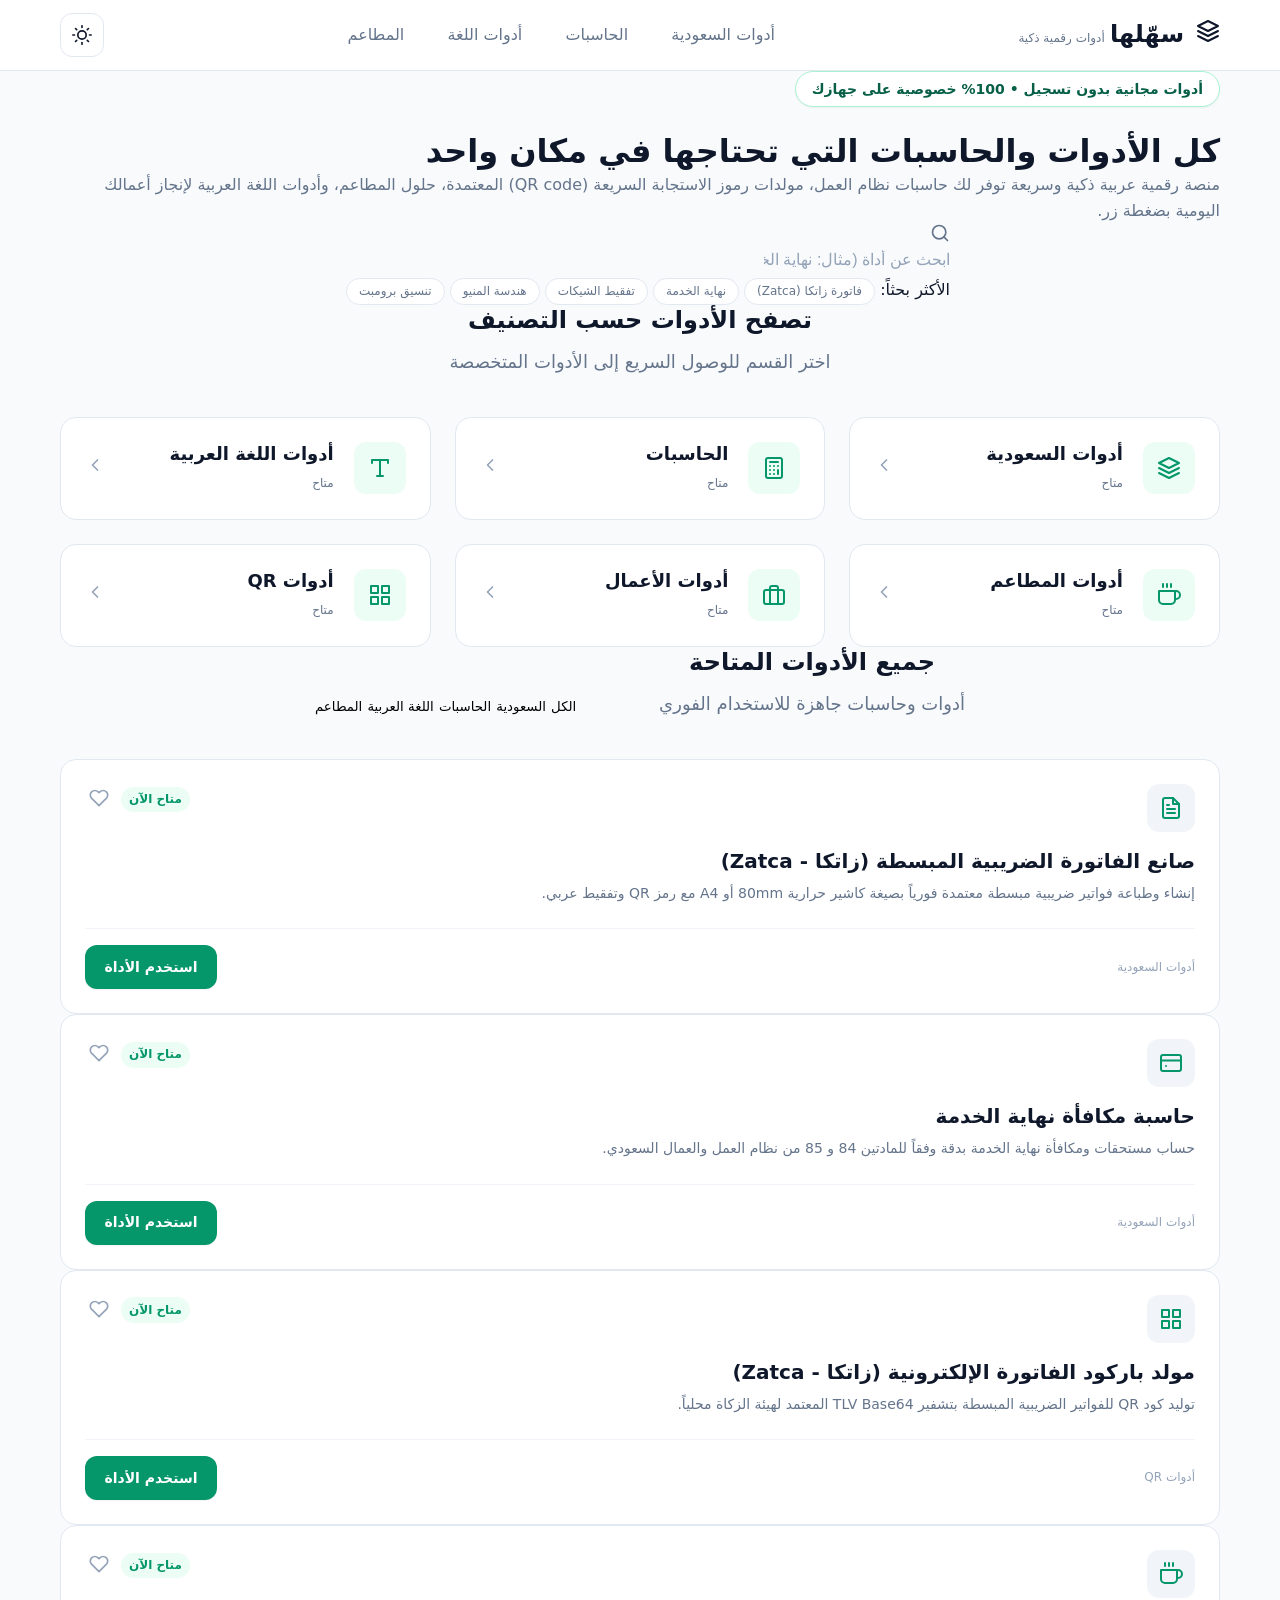
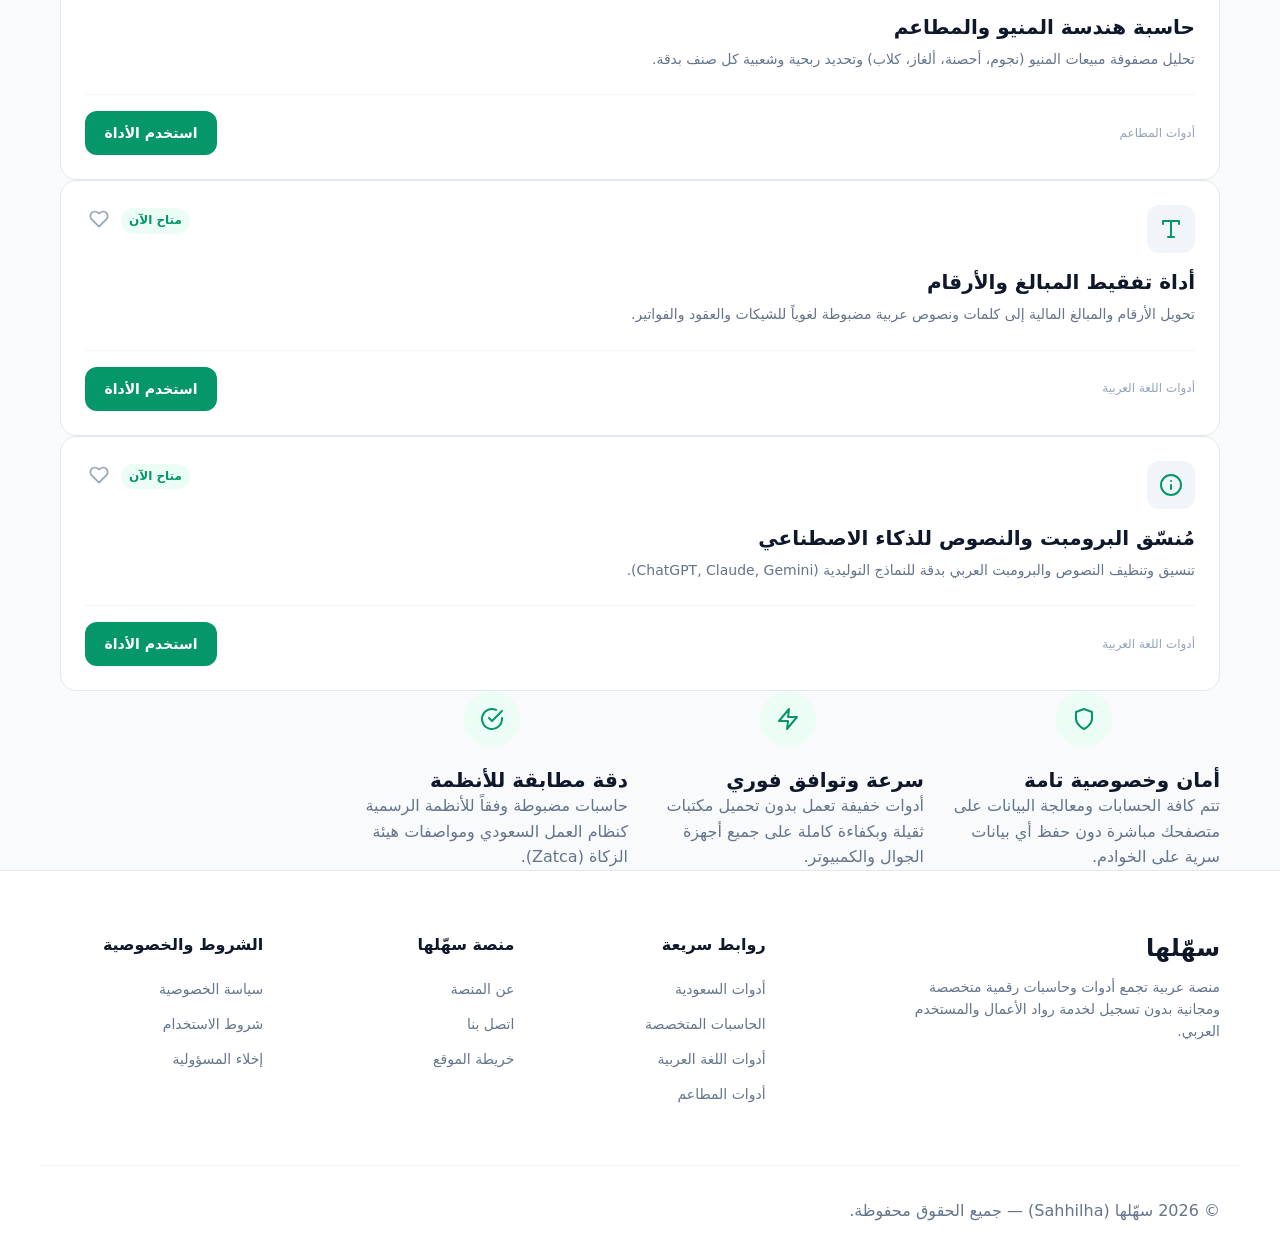
==== commit 2e8d2992: "fix(typography): resolve all-caps heuristic on hero description and quick chips" ====
--- a/index.html
+++ b/index.html
@@ -187,65 +187,52 @@
               <svg width="24" height="24" viewBox="0 0 24 24" fill="none" stroke="currentColor" stroke-width="2" stroke-linecap="round" stroke-linejoin="round"><path d="M22 11.08V12a10 10 0 1 1-5.93-9.14"/><polyline points="22 4 12 14.01 9 11.01"/></svg>
             </div>
             <h3 class="feature-title">دقة مطابقة للأنظمة</h3>
-            <p class="feature-desc">حاسبات مضبوطة وفقاً للأنظمة الرسمية كنظام العمل السعودي ومواصفات هيئة الزكاة (ZATCA).</p>
+            <p class="feature-desc">حاسبات مضبوطة وفقاً للأنظمة الرسمية كنظام العمل السعودي ومواصفات هيئة الزكاة (Zatca).</p>
           </div>
         </div>
       </div>
     </section>
   </main>
 
-  <footer class="site-footer" role="contentinfo">
-    <div class="container">
-      <div class="footer-grid">
-        <div class="footer-brand">
-          <div class="brand-logo">
-            <div class="brand-icon" aria-hidden="true">
-              <svg width="24" height="24" viewBox="0 0 24 24" fill="none" stroke="currentColor" stroke-width="2" stroke-linecap="round" stroke-linejoin="round"><path d="M12 2L2 7l10 5 10-5-10-5z"/><path d="M2 17l10 5 10-5"/><path d="M2 12l10 5 10-5"/></svg>
-            </div>
-            <span class="brand-title">سهّلها</span>
-          </div>
-          <p class="footer-desc">منصة عربية متكاملة تقدم أدوات ذكية مجانية للموظفين، أصحاب الأعمال، والمطاعم لإنجاز المهام اليومية بسهولة وسرعة وبأعلى خصوصية.</p>
-        </div>
-
-        <div class="footer-links-col">
-          <h4 class="footer-heading">أدوات شائعة</h4>
-          <ul class="footer-links">
-            <li><a href="/ar/tools/end-of-service-calculator.html">حاسبة نهاية الخدمة</a></li>
-            <li><a href="/ar/tools/zatca-invoice-generator.html">صانع الفاتورة الضريبية ZATCA</a></li>
-            <li><a href="/ar/tools/menu-engineering-calculator.html">حاسبة هندسة المنيو</a></li>
-            <li><a href="/ar/tools/tafqeet-converter.html">أداة تفقيط المبالغ</a></li>
-            <li><a href="/ar/tools/arabic-prompt-formatter.html">تنسيق برومبت الذكاء الاصطناعي</a></li>
-          </ul>
-        </div>
-
-        <div class="footer-links-col">
-          <h4 class="footer-heading">روابط سريعة</h4>
-          <ul class="footer-links">
-            <li><a href="/#saudi">أدوات السعودية</a></li>
-            <li><a href="/#calculators">الحاسبات الرقمية</a></li>
-            <li><a href="/#arabic">أدوات اللغة العربية</a></li>
-            <li><a href="/#restaurant">أدوات المطاعم</a></li>
-          </ul>
-        </div>
-
-        <div class="footer-links-col">
-          <h4 class="footer-heading">عن المنصة</h4>
-          <ul class="footer-links">
-            <li><a href="/about.html">من نحن</a></li>
-            <li><a href="/contact.html">اتصل بنا</a></li>
-            <li><a href="/privacy.html">سياسة الخصوصية</a></li>
-            <li><a href="/terms.html">شروط الاستخدام</a></li>
-            <li><a href="/disclaimer.html">إخلاء المسؤولية</a></li>
-          </ul>
-        </div>
-      </div>
-
-      <div class="footer-bottom">
-        <p>© 2026 سهّلها (Sahhilha). جميع الحقوق محفوظة. كافة الأدوات مجانية بالكامل.</p>
-        <div class="footer-bottom-badges">
-          <span class="badge-privacy">🔒 معالجة آمنة محلياً</span>
-        </div>
-      </div>
+  <!-- Site Footer -->
+  <footer class="site-footer">
+    <div class="container footer-grid">
+      <div class="footer-brand">
+        <span class="brand-title">سهّلها</span>
+        <p>منصة عربية تجمع أدوات وحاسبات رقمية متخصصة ومجانية بدون تسجيل لخدمة رواد الأعمال والمستخدم العربي.</p>
+      </div>
+
+      <div class="footer-col">
+        <h4>روابط سريعة</h4>
+        <ul class="footer-links">
+          <li><a href="/#saudi">أدوات السعودية</a></li>
+          <li><a href="/#calculators">الحاسبات المتخصصة</a></li>
+          <li><a href="/#arabic">أدوات اللغة العربية</a></li>
+          <li><a href="/#restaurant">أدوات المطاعم</a></li>
+        </ul>
+      </div>
+
+      <div class="footer-col">
+        <h4>منصة سهّلها</h4>
+        <ul class="footer-links">
+          <li><a href="/about.html">عن المنصة</a></li>
+          <li><a href="/contact.html">اتصل بنا</a></li>
+          <li><a href="/sitemap.xml">خريطة الموقع</a></li>
+        </ul>
+      </div>
+
+      <div class="footer-col">
+        <h4>الشروط والخصوصية</h4>
+        <ul class="footer-links">
+          <li><a href="/privacy.html">سياسة الخصوصية</a></li>
+          <li><a href="/terms.html">شروط الاستخدام</a></li>
+          <li><a href="/disclaimer.html">إخلاء المسؤولية</a></li>
+        </ul>
+      </div>
+    </div>
+
+    <div class="container footer-bottom">
+      <p>© 2026 سهّلها (Sahhilha) — جميع الحقوق محفوظة.</p>
     </div>
   </footer>
 
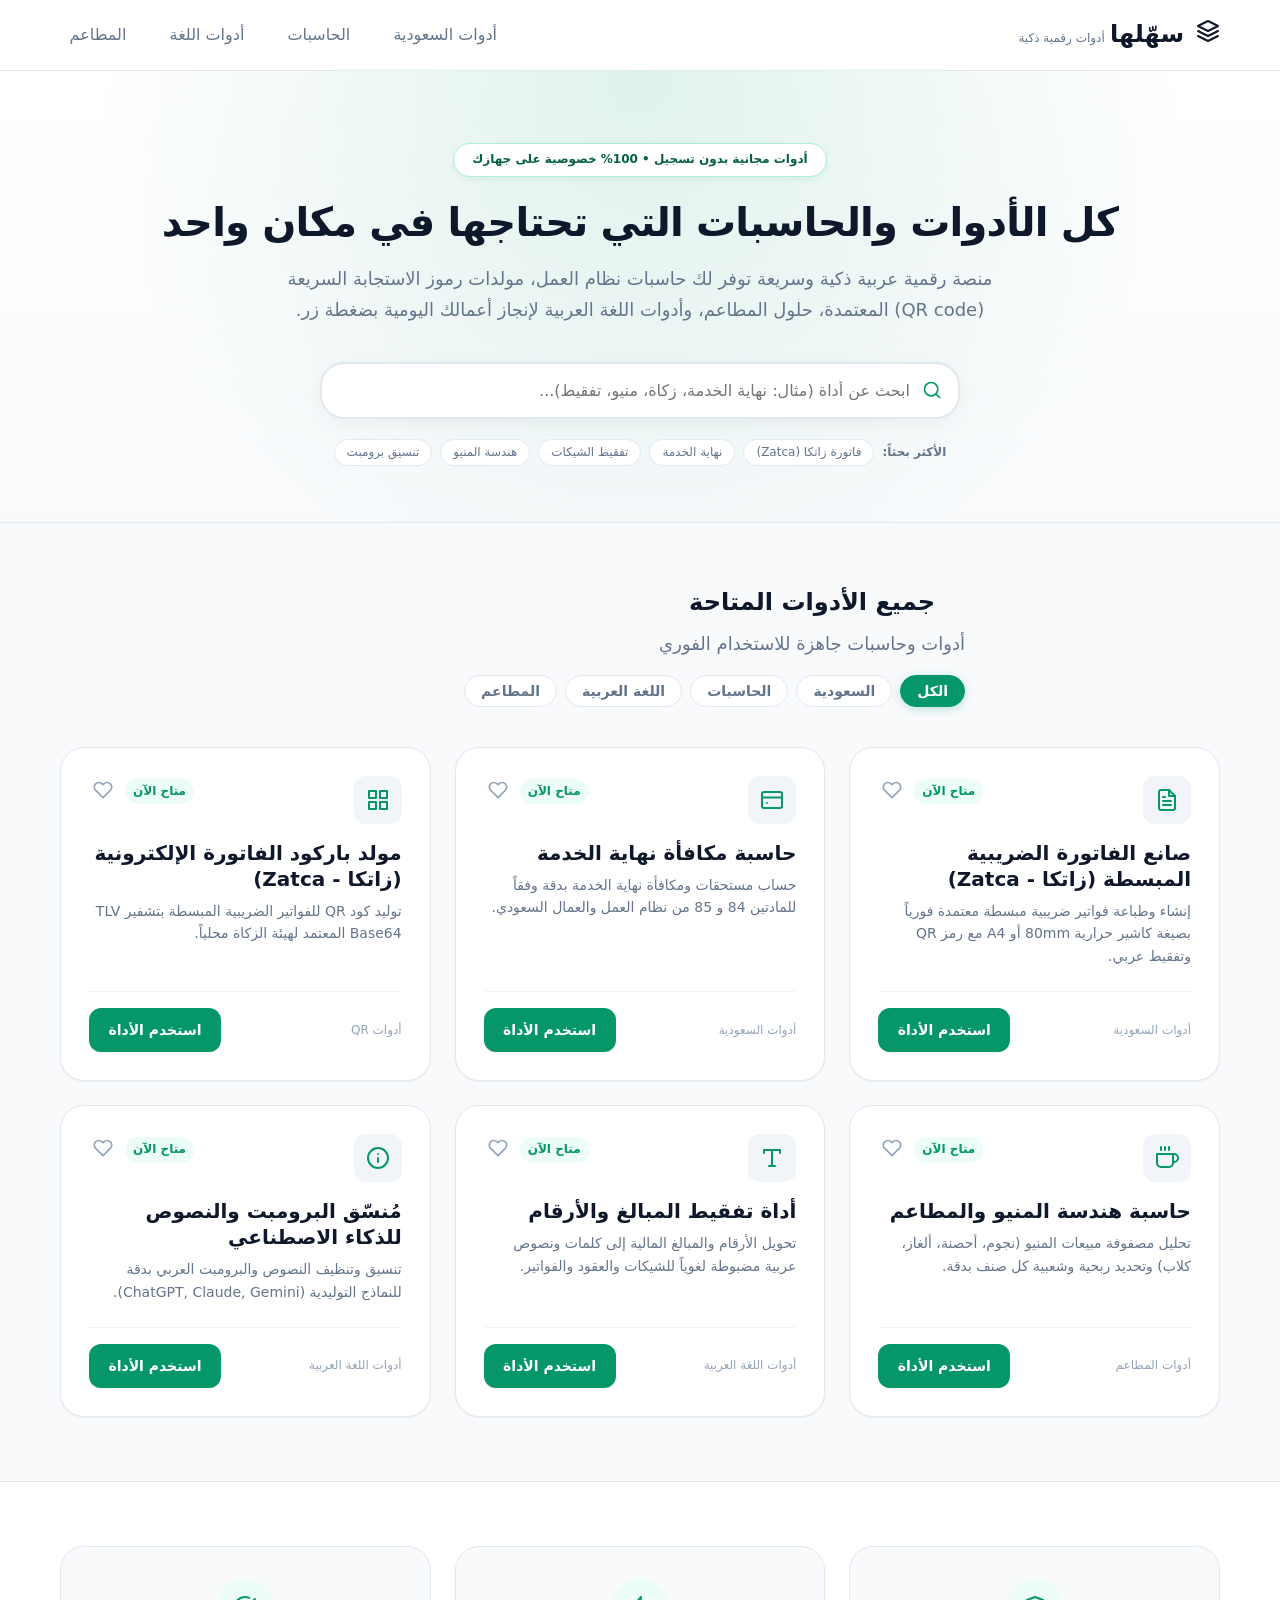
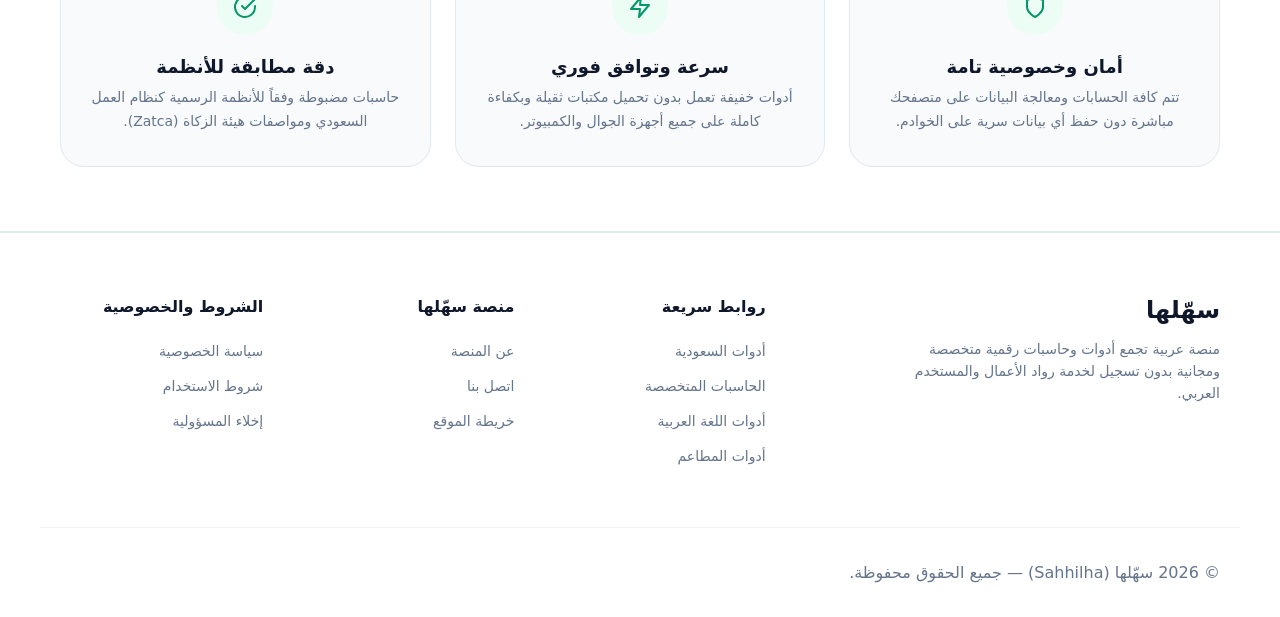
==== commit a6f51caa: "refactor(home): remove redundant top category cards and set default dark mode" ====
--- a/index.html
+++ b/index.html
@@ -1,5 +1,5 @@
 <!DOCTYPE html>
-<html lang="ar" dir="rtl">
+<html lang="ar" dir="rtl" data-theme="dark">
 <head>
   <meta charset="UTF-8">
   <meta name="viewport" content="width=device-width, initial-scale=1.0">
@@ -67,17 +67,11 @@
       </div>
 
       <nav class="nav-links" aria-label="التنقل الرئيسي">
-        <a href="/#saudi" class="nav-link">أدوات السعودية</a>
-        <a href="/#calculators" class="nav-link">الحاسبات</a>
-        <a href="/#arabic" class="nav-link">أدوات اللغة</a>
-        <a href="/#restaurant" class="nav-link">المطاعم</a>
+        <a href="/#tools-section" class="nav-link">أدوات السعودية</a>
+        <a href="/#tools-section" class="nav-link">الحاسبات</a>
+        <a href="/#tools-section" class="nav-link">أدوات اللغة</a>
+        <a href="/#tools-section" class="nav-link">المطاعم</a>
       </nav>
-
-      <div class="header-actions">
-        <button type="button" class="btn-icon" id="theme-toggle-btn" aria-label="التبديل بين الوضع الداكن والفاتح">
-          <svg width="20" height="20" viewBox="0 0 24 24" fill="none" stroke="currentColor" stroke-width="2" stroke-linecap="round" stroke-linejoin="round"><circle cx="12" cy="12" r="5"></circle><line x1="12" y1="1" x2="12" y2="3"></line><line x1="12" y1="21" x2="12" y2="23"></line><line x1="4.22" y1="4.22" x2="5.64" y2="5.64"></line><line x1="18.36" y1="18.36" x2="19.78" y2="19.78"></line><line x1="1" y1="12" x2="3" y2="12"></line><line x1="21" y1="12" x2="23" y2="12"></line><line x1="4.22" y1="19.78" x2="5.64" y2="18.36"></line><line x1="18.36" y1="5.64" x2="19.78" y2="4.22"></line></svg>
-        </button>
-      </div>
     </div>
   </header>
 
@@ -113,20 +107,6 @@
       </div>
     </section>
 
-    <!-- Categories Section -->
-    <section class="categories-section">
-      <div class="container">
-        <div class="section-header">
-          <h2 class="section-title">تصفح الأدوات حسب التصنيف</h2>
-          <p class="section-subtitle">اختر القسم للوصول السريع إلى الأدوات المتخصصة</p>
-        </div>
-
-        <div class="category-grid" id="categories-container">
-          <!-- Dynamically populated by app.js -->
-        </div>
-      </div>
-    </section>
-
     <!-- Tools Directory Grid -->
     <section class="tools-section" id="tools-section">
       <div class="container">
@@ -153,7 +133,7 @@
         <!-- No Results Fallback -->
         <div id="no-results-message" class="no-results" style="display: none;" aria-live="polite">
           <div class="no-results-icon" aria-hidden="true">
-            <svg width="48" height="48" viewBox="0 0 24 24" fill="none" stroke="currentColor" stroke-width="1.5" stroke-linecap="round" stroke-linejoin="round"><circle cx="11" cy="11" r="8"/><line x1="21" y1="21" x2="16.65" y2="16.65"/><line x1="8" y1="11" x2="14" y2="11"/></svg>
+            <svg width="48" height="48" viewBox="0 0 24 24" fill="none" stroke="currentColor" stroke-width="1.5" stroke-linecap="round" stroke-linejoin="round"><circle cx="11" cy="11" r="8"></circle><line x1="21" y1="21" x2="16.65" y2="16.65"></line></svg>
           </div>
           <h3>لم نجد أي أداة تطابق بحثك!</h3>
           <p>جرب استخدام كلمات مفتاحية أخرى أو تصفح التصنيفات في الأعلى.</p>
@@ -205,10 +185,10 @@
       <div class="footer-col">
         <h4>روابط سريعة</h4>
         <ul class="footer-links">
-          <li><a href="/#saudi">أدوات السعودية</a></li>
-          <li><a href="/#calculators">الحاسبات المتخصصة</a></li>
-          <li><a href="/#arabic">أدوات اللغة العربية</a></li>
-          <li><a href="/#restaurant">أدوات المطاعم</a></li>
+          <li><a href="/#tools-section">أدوات السعودية</a></li>
+          <li><a href="/#tools-section">الحاسبات المتخصصة</a></li>
+          <li><a href="/#tools-section">أدوات اللغة العربية</a></li>
+          <li><a href="/#tools-section">أدوات المطاعم</a></li>
         </ul>
       </div>
 
--- a/assets/css/main.css
+++ b/assets/css/main.css
@@ -410,136 +410,145 @@
   gap: 0.75rem;
 }
 
-/* Hero Section */
+/* Modern Hero Section */
+.hero-section,
 .hero {
   position: relative;
-  padding: 5rem 0 4rem;
-  background: linear-gradient(180deg, var(--primary-light) 0%, var(--background) 100%);
-  overflow: hidden;
-}
-
+  padding: 4.5rem 0 3.5rem;
+  background: radial-gradient(circle at 50% 0%, rgba(5, 150, 105, 0.12) 0%, transparent 70%), linear-gradient(180deg, var(--surface) 0%, var(--background) 100%);
+  border-bottom: 1px solid var(--border);
+  text-align: center;
+}
+
+[data-theme="dark"] .hero-section,
 [data-theme="dark"] .hero {
-  background: linear-gradient(180deg, rgba(6, 78, 59, 0.25) 0%, var(--background) 100%);
-}
-
-.hero-background-art {
-  position: absolute;
-  bottom: 0;
-  left: 0;
-  width: 100%;
-  height: 160px;
-  pointer-events: none;
-  color: var(--primary);
-  opacity: 0.08;
-  z-index: 1;
-}
-
-.hero-content {
-  position: relative;
-  z-index: 2;
-  text-align: center;
-  max-width: 780px;
-  margin: 0 auto;
+  background: radial-gradient(circle at 50% 0%, rgba(16, 185, 129, 0.1) 0%, transparent 75%), linear-gradient(180deg, var(--surface) 0%, var(--background) 100%);
 }
 
 .hero-badge {
   display: inline-flex;
   align-items: center;
   gap: 0.5rem;
-  padding: 0.35rem 1rem;
+  padding: 0.4rem 1.15rem;
   background-color: var(--surface);
   border: 1px solid var(--primary-border);
   color: var(--primary-dark);
   border-radius: var(--radius-full);
-  font-size: var(--text-sm);
-  font-weight: 600;
-  margin-bottom: 1.5rem;
-  box-shadow: var(--shadow-sm);
+  font-size: var(--text-xs);
+  font-weight: 700;
+  margin-bottom: 1.25rem;
+  box-shadow: 0 2px 6px rgba(5, 150, 105, 0.08);
 }
 
 [data-theme="dark"] .hero-badge {
-  color: var(--primary-hover);
-  background-color: var(--surface);
-}
-
+  color: var(--primary);
+  background-color: var(--surface-alt);
+  border-color: rgba(16, 185, 129, 0.3);
+}
+
+.hero-title,
 .hero h1 {
   font-size: var(--text-3xl);
+  font-weight: 800;
+  color: var(--text);
   letter-spacing: -0.02em;
-  margin-bottom: 1.25rem;
-}
-
+  margin-bottom: 1rem;
+  line-height: 1.25;
+}
+
+.hero-description,
 .hero p {
   font-size: var(--text-md);
-  line-height: 1.7;
-  margin-bottom: 2.25rem;
-}
-
-/* Search Box */
+  color: var(--text-muted);
+  line-height: 1.75;
+  max-width: 720px;
+  margin: 0 auto 2.25rem;
+}
+
+/* Search Form & Wrap */
 .search-container {
-  max-width: 620px;
+  max-width: 640px;
   margin: 0 auto;
 }
 
+.search-form,
 .search-box {
+  position: relative;
+  width: 100%;
+}
+
+.search-input-wrap {
+  position: relative;
   display: flex;
   align-items: center;
   background-color: var(--surface);
   border: 2px solid var(--border);
   border-radius: var(--radius-xl);
-  padding: 0.4rem 0.6rem 0.4rem 1.25rem;
-  box-shadow: var(--shadow-md);
+  padding: 0.4rem 1rem;
+  box-shadow: 0 4px 20px -2px rgba(0, 0, 0, 0.06);
   transition: var(--transition);
 }
 
-.search-box:focus-within {
+.search-input-wrap:focus-within {
   border-color: var(--primary);
-  box-shadow: 0 0 0 4px var(--primary-tint);
-}
-
-.search-icon {
-  color: var(--text-muted);
-  display: flex;
-  align-items: center;
+  box-shadow: 0 0 0 4px var(--primary-tint), 0 6px 24px -2px rgba(5, 150, 105, 0.15);
+}
+
+.search-input-wrap .search-icon {
+  color: var(--primary);
   margin-left: 0.75rem;
-}
-
-.search-input {
-  flex: 1;
+  flex-shrink: 0;
+}
+
+.search-input-wrap .search-input {
+  width: 100%;
   border: none;
   background: transparent;
   font-size: var(--text-base);
   color: var(--text);
   outline: none;
-  padding: 0.5rem 0;
+  padding: 0.65rem 0;
   direction: rtl;
-}
-
-.search-input::placeholder {
-  color: var(--text-light);
-}
-
-.search-btn {
-  padding: 0.65rem 1.5rem;
-  border-radius: var(--radius-lg);
-  font-weight: 600;
-  font-size: var(--text-base);
-}
-
+  font-family: inherit;
+}
+
+.search-chips,
 .popular-searches {
   display: flex;
   align-items: center;
   justify-content: center;
   gap: 0.5rem;
   flex-wrap: wrap;
-  margin-top: 1rem;
+  margin-top: 1.25rem;
+}
+
+.search-chip-label,
+.popular-label {
+  font-size: var(--text-xs);
+  color: var(--text-muted);
+  font-weight: 600;
+}
+
+/* Categories Section */
+.categories-section {
+  padding: 3.5rem 0;
+  background-color: var(--surface-alt);
+  border-bottom: 1px solid var(--border);
+}
+
+.section-title {
+  font-size: var(--text-xl);
+  font-weight: 800;
+  color: var(--text);
+  margin-bottom: 0.5rem;
+}
+
+.section-subtitle {
   font-size: var(--text-sm);
-}
-
-.popular-label {
-  color: var(--text-muted);
-}
-
-/* Category Grid */
+  color: var(--text-muted);
+  margin: 0;
+}
+
 .category-grid {
   display: grid;
   grid-template-columns: repeat(3, 1fr);
@@ -605,27 +614,65 @@
   color: var(--primary);
 }
 
-/* Tools Grid */
+/* Tools Directory Grid (Supporting both .tool-grid and .tools-grid) */
+.tools-section {
+  padding: 4rem 0;
+}
+
+.tools-filter-actions {
+  display: flex;
+  align-items: center;
+  gap: 0.5rem;
+  flex-wrap: wrap;
+}
+
+.btn-filter {
+  padding: 0.45rem 1rem;
+  border-radius: var(--radius-full);
+  font-size: var(--text-sm);
+  font-weight: 600;
+  background-color: var(--surface);
+  border: 1px solid var(--border);
+  color: var(--text-muted);
+  cursor: pointer;
+  transition: var(--transition);
+}
+
+.btn-filter:hover {
+  border-color: var(--primary);
+  color: var(--primary);
+}
+
+.btn-filter.active {
+  background-color: var(--primary);
+  border-color: var(--primary);
+  color: #ffffff;
+  box-shadow: 0 2px 8px rgba(5, 150, 105, 0.25);
+}
+
+.tool-grid,
 .tools-grid {
   display: grid;
   grid-template-columns: repeat(3, 1fr);
   gap: 1.5rem;
+  margin-top: 2rem;
 }
 
 .tool-card {
   background-color: var(--surface);
   border: 1px solid var(--border);
-  border-radius: var(--radius-lg);
-  padding: 1.5rem;
+  border-radius: var(--radius-xl);
+  padding: 1.75rem;
   display: flex;
   flex-direction: column;
   transition: var(--transition);
+  box-shadow: var(--shadow-sm);
 }
 
 .tool-card:hover {
-  border-color: var(--primary-border);
-  box-shadow: var(--shadow-md);
-  transform: translateY(-2px);
+  border-color: var(--primary);
+  transform: translateY(-4px);
+  box-shadow: 0 12px 24px -4px rgba(0, 0, 0, 0.08), 0 4px 12px -2px rgba(5, 150, 105, 0.08);
 }
 
 .tool-card-header {
@@ -690,19 +737,35 @@
   color: var(--text-light);
 }
 
-/* Features Grid */
+/* Features Boxes (Supporting both .feature-box and .feature-card) */
+.features-section {
+  padding: 4rem 0;
+  background-color: var(--surface);
+  border-top: 1px solid var(--border);
+  border-bottom: 1px solid var(--border);
+}
+
 .features-grid {
   display: grid;
-  grid-template-columns: repeat(4, 1fr);
+  grid-template-columns: repeat(3, 1fr);
   gap: 1.5rem;
 }
 
+.feature-box,
 .feature-card {
-  background-color: var(--surface);
+  background-color: var(--background);
   border: 1px solid var(--border);
-  border-radius: var(--radius-lg);
-  padding: 1.5rem;
+  border-radius: var(--radius-xl);
+  padding: 2rem 1.5rem;
   text-align: center;
+  transition: var(--transition);
+}
+
+.feature-box:hover,
+.feature-card:hover {
+  border-color: var(--primary-border);
+  transform: translateY(-2px);
+  box-shadow: var(--shadow-md);
 }
 
 .feature-icon {
@@ -717,91 +780,20 @@
   justify-content: center;
 }
 
+.feature-title,
 .feature-card h3 {
   margin-bottom: 0.5rem;
   font-size: var(--text-md);
-}
-
+  font-weight: 700;
+  color: var(--text);
+}
+
+.feature-desc,
 .feature-card p {
   font-size: var(--text-sm);
-  line-height: 1.6;
-}
-
-/* Articles Preview Grid */
-.articles-grid {
-  display: grid;
-  grid-template-columns: repeat(3, 1fr);
-  gap: 1.5rem;
-}
-
-.article-card {
-  background-color: var(--surface);
-  border: 1px solid var(--border);
-  border-radius: var(--radius-lg);
-  overflow: hidden;
-  transition: var(--transition);
-}
-
-.article-card:hover {
-  box-shadow: var(--shadow-md);
-  border-color: var(--primary-border);
-}
-
-.article-thumb {
-  height: 140px;
-  background: linear-gradient(135deg, var(--surface-alt) 0%, var(--primary-light) 100%);
-  display: flex;
-  align-items: center;
-  justify-content: center;
-  color: var(--primary);
-}
-
-.article-content {
-  padding: 1.25rem;
-}
-
-.article-badge {
-  display: inline-block;
-  font-size: var(--text-xs);
-  font-weight: 600;
-  color: var(--primary);
-  margin-bottom: 0.5rem;
-}
-
-.article-title {
-  font-size: var(--text-base);
-  line-height: 1.5;
-  margin-bottom: 1rem;
-}
-
-.article-footer {
-  display: flex;
-  justify-content: space-between;
-  font-size: var(--text-xs);
-  color: var(--text-muted);
-  border-top: 1px solid var(--border-light);
-  padding-top: 0.75rem;
-}
-
-/* About Platform Teaser */
-.about-preview {
-  background-color: var(--surface);
-  border: 1px solid var(--border);
-  border-radius: var(--radius-xl);
-  padding: 3rem 2rem;
-  text-align: center;
-  max-width: 800px;
-  margin: 0 auto;
-}
-
-.about-preview h2 {
-  margin-bottom: 1rem;
-}
-
-.about-preview p {
-  font-size: var(--text-md);
-  line-height: 1.8;
-  margin-bottom: 2rem;
+  line-height: 1.7;
+  color: var(--text-muted);
+  margin: 0;
 }
 
 /* Footer */
@@ -887,74 +879,6 @@
   to { transform: translateY(0); opacity: 1; }
 }
 
-/* Mobile Drawer */
-.drawer-backdrop {
-  position: fixed;
-  top: 0;
-  left: 0;
-  width: 100%;
-  height: 100%;
-  background: rgba(0,0,0,0.5);
-  z-index: 998;
-  opacity: 0;
-  pointer-events: none;
-  transition: opacity 0.3s ease;
-}
-
-.drawer-backdrop.visible {
-  opacity: 1;
-  pointer-events: auto;
-}
-
-.mobile-drawer {
-  position: fixed;
-  top: 0;
-  right: -300px;
-  width: 280px;
-  height: 100%;
-  background-color: var(--surface);
-  z-index: 999;
-  box-shadow: var(--shadow-lg);
-  transition: right 0.3s cubic-bezier(0.4, 0, 0.2, 1);
-  padding: 1.5rem;
-  display: flex;
-  flex-direction: column;
-}
-
-.mobile-drawer.open {
-  right: 0;
-}
-
-.drawer-header {
-  display: flex;
-  align-items: center;
-  justify-content: space-between;
-  margin-bottom: 2rem;
-  border-bottom: 1px solid var(--border-light);
-  padding-bottom: 1rem;
-}
-
-.drawer-links {
-  display: flex;
-  flex-direction: column;
-  gap: 0.5rem;
-}
-
-.drawer-link {
-  display: flex;
-  align-items: center;
-  gap: 0.75rem;
-  padding: 0.75rem 1rem;
-  border-radius: var(--radius-md);
-  font-weight: 600;
-  color: var(--text-muted);
-}
-
-.drawer-link:hover, .drawer-link.active {
-  background-color: var(--primary-light);
-  color: var(--primary);
-}
-
 /* ==========================================================================
    Tool Pages, Forms, Breadcrumbs & Universal Components
    ========================================================================== */
@@ -1032,7 +956,7 @@
   border: 1px solid var(--border);
   border-radius: var(--radius-xl);
   padding: 2.25rem;
-  box-shadow: var(--shadow-sm);
+  box-shadow: 0 4px 20px -2px rgba(0, 0, 0, 0.05);
   margin-bottom: 2rem;
 }
 
@@ -1242,43 +1166,37 @@
   margin-bottom: 0.5rem;
 }
 
-/* Related Tools */
-.related-tools-section {
-  margin-top: 3rem;
-}
-
-.related-tools-grid {
-  display: grid;
-  grid-template-columns: repeat(auto-fit, minmax(260px, 1fr));
-  gap: 1rem;
-  margin-top: 1rem;
-}
-
-.related-tool-card {
-  display: flex;
-  align-items: center;
-  gap: 1rem;
-  padding: 1rem;
-  background-color: var(--surface);
+/* Table Responsiveness - Crucial for zero screen overflow */
+.table-responsive {
+  width: 100%;
+  overflow-x: auto;
+  -webkit-overflow-scrolling: touch;
+  margin: 1.25rem 0;
+  border-radius: var(--radius-md);
   border: 1px solid var(--border);
-  border-radius: var(--radius-lg);
-  transition: var(--transition);
-}
-
-.related-tool-card:hover {
-  border-color: var(--primary);
-  transform: translateY(-2px);
-  box-shadow: var(--shadow-sm);
-}
-
-.related-tool-icon {
-  width: 44px;
-  height: 44px;
-  border-radius: var(--radius-md);
-  background-color: var(--primary-light);
-  color: var(--primary);
-  display: flex;
-  align-items: center;
-  justify-content: center;
-  flex-shrink: 0;
-}
+  background-color: var(--surface);
+}
+
+.table-responsive table {
+  width: 100%;
+  min-width: 520px;
+  border-collapse: collapse;
+}
+
+.table-responsive th,
+.table-responsive td {
+  padding: 0.85rem 1rem;
+  border-bottom: 1px solid var(--border-light);
+  text-align: right;
+  font-size: var(--text-sm);
+}
+
+.table-responsive th {
+  background-color: var(--surface-alt);
+  font-weight: 700;
+  color: var(--text);
+}
+
+.table-responsive tr:last-child td {
+  border-bottom: none;
+}
--- a/assets/css/responsive.css
+++ b/assets/css/responsive.css
@@ -3,6 +3,22 @@
  * Breakpoints: 320px, 360px, 390px, 430px, 768px, 1024px, 1280px, 1440px+
  */
 
+/* Universal Zero-Overflow Lock */
+html, body {
+  width: 100%;
+  max-width: 100vw;
+  overflow-x: hidden !important;
+  position: relative;
+}
+
+*, *::before, *::after {
+  box-sizing: border-box;
+}
+
+img, svg, canvas, video, table {
+  max-width: 100%;
+}
+
 /* Desktops & Large Screens (1024px to 1440px+) */
 @media (min-width: 1025px) {
   .hamburger-btn {
@@ -14,18 +30,18 @@
 @media (max-width: 1024px) {
   .category-grid {
     grid-template-columns: repeat(2, 1fr);
-  }
-
-  .tools-grid {
-    grid-template-columns: repeat(2, 1fr);
+    gap: 1.25rem;
+  }
+
+  .tools-grid,
+  .tool-grid {
+    grid-template-columns: repeat(2, 1fr) !important;
+    gap: 1.25rem;
   }
 
   .features-grid {
     grid-template-columns: repeat(2, 1fr);
-  }
-
-  .articles-grid {
-    grid-template-columns: repeat(2, 1fr);
+    gap: 1.25rem;
   }
 
   .footer-grid {
@@ -54,6 +70,7 @@
   /* Header adjustments */
   .header-container {
     height: 64px;
+    padding: 0 1rem;
   }
 
   .brand-tagline,
@@ -73,21 +90,25 @@
   }
 
   /* Hero Adjustments */
+  .hero-section,
   .hero {
-    padding: 3.5rem 0 3rem;
-  }
-
+    padding: 3rem 0 2.5rem;
+  }
+
+  .hero-title,
   .hero h1 {
-    font-size: 2rem;
-  }
-
+    font-size: 1.85rem;
+  }
+
+  .hero-description,
   .hero p {
-    font-size: 1rem;
-    margin-bottom: 1.75rem;
-  }
-
+    font-size: 0.95rem;
+    margin-bottom: 1.5rem;
+  }
+
+  .search-input-wrap,
   .search-box {
-    padding: 0.35rem 0.5rem 0.35rem 0.85rem;
+    padding: 0.35rem 0.75rem;
   }
 
   .search-btn {
@@ -95,8 +116,9 @@
     font-size: 0.9rem;
   }
 
+  /* Grids Collapse Smoothly to Single Column on Mobile */
   .category-grid {
-    grid-template-columns: repeat(2, 1fr);
+    grid-template-columns: 1fr;
     gap: 1rem;
   }
 
@@ -110,19 +132,28 @@
     height: 44px;
   }
 
-  .tools-grid {
-    grid-template-columns: 1fr;
-    gap: 1.25rem;
+  .tools-grid,
+  .tool-grid {
+    grid-template-columns: 1fr !important;
+    gap: 1rem;
+  }
+
+  .tools-filter-actions {
+    width: 100%;
+    justify-content: flex-start;
+    overflow-x: auto;
+    padding-bottom: 0.5rem;
+    -webkit-overflow-scrolling: touch;
+    flex-wrap: nowrap;
+  }
+
+  .tools-filter-actions .btn-filter {
+    flex-shrink: 0;
   }
 
   .features-grid {
     grid-template-columns: 1fr;
     gap: 1rem;
-  }
-
-  .articles-grid {
-    grid-template-columns: 1fr;
-    gap: 1.25rem;
   }
 
   .footer-grid {
@@ -137,7 +168,7 @@
   /* Tool Cards & Forms on Mobile */
   .tool-layout {
     margin-top: 1rem;
-    padding: 0 1rem;
+    padding: 0 0.85rem;
   }
 
   .tool-card-box,
@@ -156,6 +187,7 @@
   .form-grid,
   .duration-grid {
     grid-template-columns: 1fr !important;
+    gap: 1rem;
   }
 
   .btn {
@@ -212,17 +244,14 @@
 
 /* Small Smartphone screens (max-width: 430px) */
 @media (max-width: 430px) {
+  .hero-title,
   .hero h1 {
-    font-size: 1.75rem;
-  }
-
-  .category-grid {
-    grid-template-columns: 1fr;
+    font-size: 1.65rem;
   }
 
   .search-chip {
     padding: 0.3rem 0.65rem;
-    font-size: 0.775rem;
+    font-size: 0.75rem;
   }
 }
 
@@ -238,8 +267,15 @@
     font-size: 1.1rem;
   }
 
+  .hero-title,
   .hero h1 {
-    font-size: 1.5rem;
+    font-size: 1.45rem;
+  }
+
+  .tool-card-box,
+  .calculator-card,
+  .info-article {
+    padding: 1.25rem 0.75rem;
   }
 
   .btn {
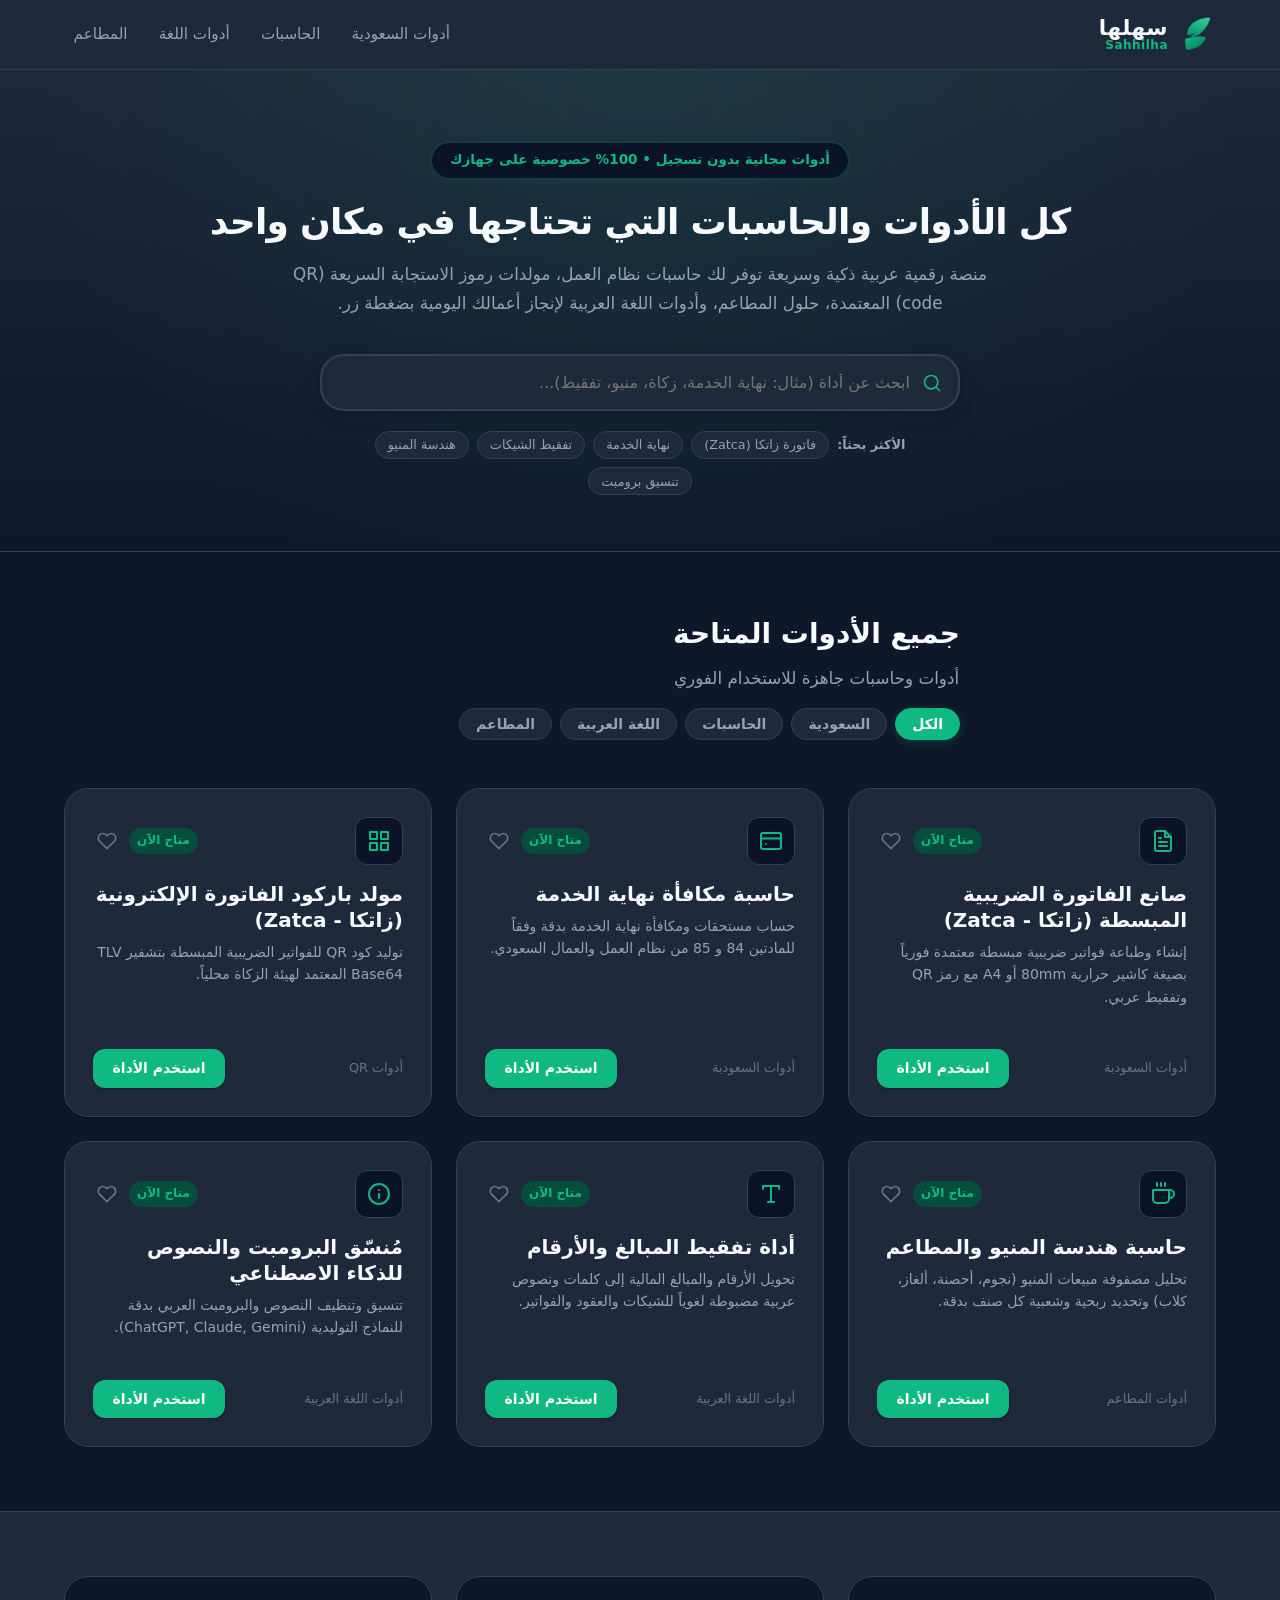
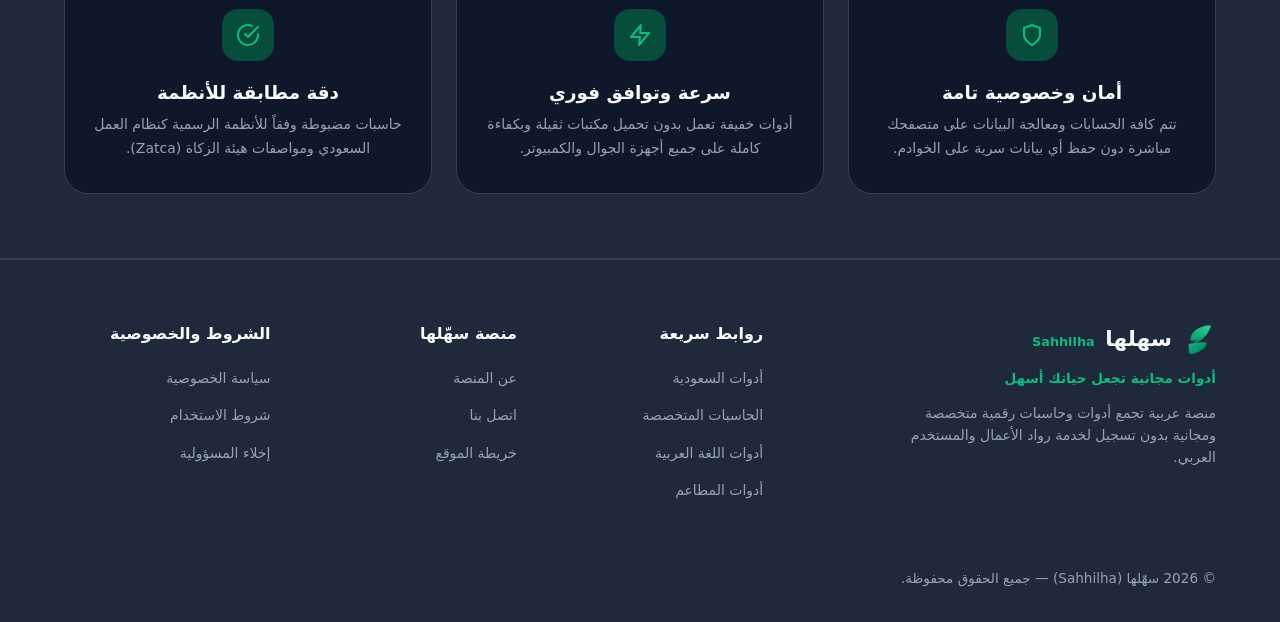
==== commit 58ca0cb7: "feat(brand): set official brand logo, twin leaves emblem, and update headers & favicon" ====
--- a/index.html
+++ b/index.html
@@ -55,13 +55,11 @@
   <header class="site-header" role="banner">
     <div class="container header-container">
       <div class="brand-logo">
-        <a href="/" aria-label="سهّلها - الصفحة الرئيسية" style="display:flex; align-items:center; gap:0.75rem;">
-          <div class="brand-icon" aria-hidden="true">
-            <svg width="24" height="24" viewBox="0 0 24 24" fill="none" stroke="currentColor" stroke-width="2" stroke-linecap="round" stroke-linejoin="round"><path d="M12 2L2 7l10 5 10-5-10-5z"/><path d="M2 17l10 5 10-5"/><path d="M2 12l10 5 10-5"/></svg>
-          </div>
-          <div>
-            <span class="brand-title">سهّلها</span>
-            <span class="brand-subtitle">أدوات رقمية ذكية</span>
+        <a href="/" aria-label="سهّلها - الصفحة الرئيسية" style="display:flex; align-items:center; gap:0.75rem; text-decoration:none;">
+          <img src="/assets/images/logo-icon.svg" alt="شعار سهّلها" width="36" height="36" style="flex-shrink:0;">
+          <div style="display:flex; flex-direction:column; line-height:1.15;">
+            <span class="brand-title" style="font-weight:900; font-size:1.35rem; color:#f8fafc; letter-spacing:0.5px;">سهلها</span>
+            <span class="brand-subtitle" style="font-weight:700; font-size:0.75rem; color:#10b981; letter-spacing:0.5px;">Sahhilha</span>
           </div>
         </a>
       </div>
@@ -178,7 +176,14 @@
   <footer class="site-footer">
     <div class="container footer-grid">
       <div class="footer-brand">
-        <span class="brand-title">سهّلها</span>
+        <div style="display:flex; align-items:center; gap:0.75rem; margin-bottom:0.75rem;">
+          <img src="/assets/images/logo-icon.svg" alt="شعار سهّلها" width="32" height="32">
+          <div>
+            <span class="brand-title" style="font-weight:900; font-size:1.35rem; color:#f8fafc;">سهلها</span>
+            <span style="font-weight:700; font-size:0.8rem; color:#10b981; margin-right:0.35rem;">Sahhilha</span>
+          </div>
+        </div>
+        <p style="color:#10b981; font-weight:700; font-size:0.85rem; margin-bottom:0.5rem;">أدوات مجانية تجعل حياتك أسهل</p>
         <p>منصة عربية تجمع أدوات وحاسبات رقمية متخصصة ومجانية بدون تسجيل لخدمة رواد الأعمال والمستخدم العربي.</p>
       </div>
 
--- a/assets/css/main.css
+++ b/assets/css/main.css
@@ -1,39 +1,40 @@
 /*
  * SAHHILHA (سهّلها) - Design System & Base CSS
- * Production-Ready RTL Arabized Architecture
+ * Production-Ready RTL Arabized Architecture (Exclusive Dark Mode)
  */
 
 :root {
-  /* Color Palette - Light Mode */
-  --primary: #059669;
-  --primary-hover: #047857;
-  --primary-dark: #065f46;
-  --primary-light: #ecfdf5;
-  --primary-tint: #d1fae5;
-  --primary-border: #a7f3d0;
-
-  --accent: #0284c7;
-  --accent-light: #e0f2fe;
-
-  --background: #f8fafc;
-  --surface: #ffffff;
-  --surface-alt: #f1f5f9;
-  --surface-hover: #f8fafc;
-
-  --text: #0f172a;
-  --text-muted: #64748b;
-  --text-light: #94a3b8;
-
-  --border: #e2e8f0;
-  --border-light: #f1f5f9;
+  /* Dark Mode Default Color Palette */
+  color-scheme: dark;
+  --primary: #10b981;
+  --primary-hover: #34d399;
+  --primary-dark: #059669;
+  --primary-light: #064e3b;
+  --primary-tint: #022c22;
+  --primary-border: #047857;
+
+  --accent: #38bdf8;
+  --accent-light: #0c4a6e;
+
+  --background: #0f172a;
+  --surface: #1e293b;
+  --surface-alt: #0b1329;
+  --surface-hover: #26354a;
+
+  --text: #f8fafc;
+  --text-muted: #94a3b8;
+  --text-light: #64748b;
+
+  --border: #334155;
+  --border-light: #1e293b;
 
   --success: #10b981;
   --warning: #f59e0b;
   --danger: #ef4444;
 
-  --shadow-sm: 0 1px 2px 0 rgba(0, 0, 0, 0.05);
-  --shadow-md: 0 4px 6px -1px rgba(0, 0, 0, 0.08), 0 2px 4px -2px rgba(0, 0, 0, 0.05);
-  --shadow-lg: 0 10px 15px -3px rgba(0, 0, 0, 0.08), 0 4px 6px -4px rgba(0, 0, 0, 0.04);
+  --shadow-sm: 0 1px 2px 0 rgba(0, 0, 0, 0.4);
+  --shadow-md: 0 4px 6px -1px rgba(0, 0, 0, 0.5), 0 2px 4px -2px rgba(0, 0, 0, 0.3);
+  --shadow-lg: 0 10px 15px -3px rgba(0, 0, 0, 0.6), 0 4px 6px -4px rgba(0, 0, 0, 0.4);
 
   --radius-sm: 8px;
   --radius-md: 12px;
@@ -44,17 +45,6 @@
   --transition: all 0.2s cubic-bezier(0.4, 0, 0.2, 1);
   --font-arabic: -apple-system, BlinkMacSystemFont, "Segoe UI", Roboto, "Noto Sans Arabic", "Cairo", "Tajawal", system-ui, sans-serif;
   --container-max: 1200px;
-
-  /* Standardized Typographic Scale (8 semantic steps) */
-  --text-xs: 0.75rem;    /* 12px - Badges, chips, timestamps, microcopy */
-  --text-sm: 0.875rem;   /* 14px - Captions, breadcrumbs, secondary labels */
-  --text-base: 1rem;     /* 16px - Body text, standard inputs, buttons */
-  --text-md: 1.125rem;   /* 18px - Lead paragraphs, prominent list items */
-  --text-lg: 1.25rem;    /* 20px - Card titles (h3), subheadings */
-  --text-xl: 1.5rem;     /* 24px - Section headings (h2) */
-  --text-2xl: 2rem;      /* 32px - Page titles (h1) */
-  --text-3xl: 2.5rem;    /* 40px - Hero main display heading */
-
   /* Compatibility Aliases */
   --bg-primary: var(--background);
   --bg-secondary: var(--surface);
@@ -72,46 +62,26 @@
   --header-height: 70px;
 }
 
-[data-theme="dark"] {
-  --primary: #10b981;
-  --primary-hover: #34d399;
-  --primary-dark: #059669;
-  --primary-light: #064e3b;
-  --primary-tint: #022c22;
-  --primary-border: #047857;
-
-  --accent: #38bdf8;
-  --accent-light: #0c4a6e;
-
-  --background: #0f172a;
-  --surface: #1e293b;
-  --surface-alt: #0f172a;
-  --surface-hover: #26354a;
-
-  --text: #f8fafc;
-  --text-muted: #94a3b8;
-  --text-light: #64748b;
-
-  --border: #334155;
-  --border-light: #1e293b;
-
-  --shadow-sm: 0 1px 2px 0 rgba(0, 0, 0, 0.3);
-  --shadow-md: 0 4px 6px -1px rgba(0, 0, 0, 0.4), 0 2px 4px -2px rgba(0, 0, 0, 0.3);
-  --shadow-lg: 0 10px 15px -3px rgba(0, 0, 0, 0.5), 0 4px 6px -4px rgba(0, 0, 0, 0.4);
-  --bg-primary: var(--background);
-  --bg-secondary: var(--surface);
-  --bg-surface: var(--surface);
-  --bg-card: var(--surface);
-  --bg-alt: var(--surface-alt);
-  --bg-muted: var(--surface-alt);
-  --bg-hover: var(--surface-hover);
-  --border-color: var(--border);
-  --border-focus: var(--primary);
-  --text-primary: var(--text);
-  --text-secondary: var(--text-muted);
-}
-
-/* Reset & Box Sizing */
+/* Enforce Dark Scheme Globally */
+html, body, [data-theme="dark"], [data-theme="light"] {
+  color-scheme: dark !important;
+  background-color: var(--background);
+  color: var(--text);
+}
+
+/* Permanently Hide Theme Toggles */
+#theme-toggle-btn,
+#theme-toggle-drawer,
+.theme-toggle {
+  display: none !important;
+}
+
+/* Hide Redundant Top Categories Section */
+.categories-section {
+  display: none !important;
+}
+
+/* Base Reset & Typography */
 *, *::before, *::after {
   box-sizing: border-box;
   margin: 0;
@@ -120,37 +90,33 @@
 
 html {
   font-family: var(--font-arabic);
-  font-size: var(--text-base);
+  font-size: 16px;
   line-height: 1.6;
   scroll-behavior: smooth;
   direction: rtl;
   text-align: right;
+  -webkit-tap-highlight-color: transparent;
+}
+
+body {
   background-color: var(--background);
   color: var(--text);
-  -webkit-text-size-adjust: 100%;
-}
-
-body {
   min-height: 100vh;
   display: flex;
   flex-direction: column;
-  background-color: var(--background);
-  color: var(--text);
   overflow-x: hidden;
-  transition: background-color 0.3s ease, color 0.3s ease;
-}
-
-/* Typography Hierarchy */
+}
+
 h1, h2, h3, h4, h5, h6 {
   color: var(--text);
   font-weight: 700;
   line-height: 1.3;
 }
 
-h1 { font-size: var(--text-2xl); }
-h2 { font-size: var(--text-xl); }
-h3 { font-size: var(--text-lg); }
-p { color: var(--text-muted); font-size: var(--text-base); }
+h1 { font-size: 2.25rem; }
+h2 { font-size: 1.75rem; }
+h3 { font-size: 1.25rem; }
+p { color: var(--text-muted); }
 
 a {
   color: inherit;
@@ -158,99 +124,93 @@
   transition: var(--transition);
 }
 
-button {
+img, svg {
+  vertical-align: middle;
+  max-width: 100%;
+}
+
+button, input, select, textarea {
   font-family: inherit;
-  cursor: pointer;
-  border: none;
-  background: none;
-}
-
-ul {
-  list-style: none;
-}
-
-/* Accessibility Focus States */
-:focus-visible {
-  outline: 2px solid var(--primary);
-  outline-offset: 3px;
-}
-
+  font-size: inherit;
+}
+
+/* Accessibility Skip Link */
 .skip-link {
   position: absolute;
   top: -100px;
   right: 1rem;
-  background: var(--primary);
+  background-color: var(--primary);
   color: #ffffff;
   padding: 0.5rem 1rem;
   border-radius: var(--radius-sm);
   z-index: 1000;
+  transition: top 0.2s;
   font-weight: 600;
 }
+
 .skip-link:focus {
   top: 1rem;
 }
 
-/* Layout Utilities */
+/* Container */
 .container {
   width: 100%;
   max-width: var(--container-max);
-  margin: 0 auto;
-  padding: 0 1.25rem;
-}
-
+  margin-left: auto;
+  margin-right: auto;
+  padding-left: 1.5rem;
+  padding-right: 1.5rem;
+}
+
+/* Common Section Styles */
 .section {
   padding: 4rem 0;
 }
 
 .section-header {
   text-align: center;
-  max-width: 650px;
-  margin: 0 auto 2.5rem;
+  max-width: 640px;
+  margin: 0 auto 3rem;
 }
 
 .section-header h2 {
   margin-bottom: 0.75rem;
   color: var(--text);
-  font-size: var(--text-xl);
 }
 
 .section-header p {
-  font-size: var(--text-md);
+  font-size: 1.05rem;
 }
 
 .section-tint {
   background-color: var(--surface-alt);
 }
 
-/* Buttons - Unified System (4 Core Styles) */
+/* Buttons */
 .btn {
   display: inline-flex;
   align-items: center;
   justify-content: center;
   gap: 0.5rem;
   padding: 0.65rem 1.25rem;
-  font-size: var(--text-base);
+  font-size: 0.95rem;
   font-weight: 600;
   border-radius: var(--radius-md);
   transition: var(--transition);
-  min-height: 44px;
+  cursor: pointer;
   border: 1px solid transparent;
 }
 
-/* 1. Primary Button */
-.btn-primary,
-.search-btn {
+.btn-primary {
   background-color: var(--primary);
   color: #ffffff;
   box-shadow: var(--shadow-sm);
 }
-.btn-primary:hover,
-.search-btn:hover {
+.btn-primary:hover {
   background-color: var(--primary-hover);
   box-shadow: var(--shadow-md);
 }
 
-/* 2. Secondary Button */
 .btn-secondary {
   background-color: var(--surface);
   color: var(--text);
@@ -261,98 +221,73 @@
   border-color: var(--text-muted);
 }
 
-/* 3. Universal Disabled State */
-.btn:disabled,
-.btn[disabled],
-.btn[aria-disabled="true"],
 .btn-disabled {
-  background-color: var(--surface-alt) !important;
-  color: var(--text-light) !important;
-  border-color: var(--border) !important;
+  background-color: var(--surface-alt);
+  color: var(--text-light);
+  border-color: var(--border);
   cursor: not-allowed;
-  opacity: 0.75;
-  box-shadow: none;
-}
-
-/* 4. Icon Button */
+  opacity: 0.7;
+}
+
 .btn-icon {
   width: 44px;
   height: 44px;
   padding: 0;
+  display: inline-flex;
+  align-items: center;
+  justify-content: center;
   border-radius: var(--radius-md);
-  display: inline-flex;
-  align-items: center;
-  justify-content: center;
-  background-color: var(--surface);
-  border: 1px solid var(--border);
-  color: var(--text);
-  transition: var(--transition);
-}
+  background-color: transparent;
+  color: var(--text);
+  border: 1px solid transparent;
+  cursor: pointer;
+  transition: var(--transition);
+}
+
 .btn-icon:hover {
   background-color: var(--surface-alt);
   color: var(--primary);
-}
-
-/* 5. Pill Chip Button */
-.search-chip {
-  padding: 0.35rem 0.75rem;
-  border-radius: var(--radius-full);
-  background-color: var(--surface);
-  border: 1px solid var(--border);
-  color: var(--text-muted);
-  font-size: var(--text-xs);
-  min-height: auto;
-  transition: var(--transition);
-}
-.search-chip:hover {
-  border-color: var(--primary);
-  color: var(--primary);
-  background-color: var(--primary-light);
 }
 
 /* Header & Navigation */
 .site-header {
   position: sticky;
   top: 0;
-  z-index: 90;
-  background-color: rgba(255, 255, 255, 0.92);
+  z-index: 100;
+  background-color: var(--surface);
+  border-bottom: 1px solid var(--border);
   backdrop-filter: blur(8px);
-  -webkit-backdrop-filter: blur(8px);
-  border-bottom: 1px solid var(--border);
-  transition: background-color 0.3s ease, border-color 0.3s ease;
-}
-
-[data-theme="dark"] .site-header {
-  background-color: rgba(30, 41, 59, 0.92);
-}
-
-.header-container,
-.header-inner {
+  height: var(--header-height);
+  display: flex;
+  align-items: center;
+}
+
+.header-container {
   display: flex;
   align-items: center;
   justify-content: space-between;
-  height: 70px;
-}
-
-.brand-logo,
-.brand {
+}
+
+.brand-logo {
   display: flex;
   align-items: center;
   gap: 0.75rem;
-}
-
-.brand-symbol {
+  text-decoration: none;
+}
+
+.brand-symbol,
+.brand-icon {
   width: 40px;
   height: 40px;
   border-radius: var(--radius-md);
-  background: linear-gradient(135deg, var(--primary) 0%, var(--primary-hover) 100%);
+  background: linear-gradient(135deg, var(--primary) 0%, var(--primary-dark) 100%);
   display: flex;
   align-items: center;
   justify-content: center;
   color: #ffffff;
   font-weight: 800;
-  font-size: var(--text-lg);
-  box-shadow: 0 2px 4px rgba(5, 150, 105, 0.2);
+  font-size: 1.3rem;
+  box-shadow: 0 2px 4px rgba(16, 185, 129, 0.2);
   flex-shrink: 0;
 }
 
@@ -363,7 +298,7 @@
 
 .brand-name,
 .brand-title {
-  font-size: var(--text-xl);
+  font-size: 1.4rem;
   font-weight: 800;
   color: var(--text);
   line-height: 1.1;
@@ -371,7 +306,7 @@
 
 .brand-tagline,
 .brand-subtitle {
-  font-size: var(--text-xs);
+  font-size: 0.75rem;
   color: var(--text-muted);
 }
 
@@ -379,28 +314,19 @@
 .nav-links {
   display: flex;
   align-items: center;
-  gap: 1.5rem;
-  list-style: none;
-  margin: 0;
-  padding: 0;
+  gap: 0.75rem;
 }
 
 .nav-link {
-  font-size: var(--text-base);
+  font-size: 0.95rem;
   font-weight: 500;
   color: var(--text-muted);
   padding: 0.4rem 0.6rem;
   border-radius: var(--radius-sm);
-  transition: var(--transition);
-}
-
-.nav-link:hover {
-  color: var(--primary);
-}
-
-.nav-link.active {
-  color: var(--primary);
-  font-weight: 700;
+}
+
+.nav-link:hover, .nav-link.active {
+  color: var(--primary);
   background-color: var(--primary-light);
 }
 
@@ -415,40 +341,29 @@
 .hero {
   position: relative;
   padding: 4.5rem 0 3.5rem;
-  background: radial-gradient(circle at 50% 0%, rgba(5, 150, 105, 0.12) 0%, transparent 70%), linear-gradient(180deg, var(--surface) 0%, var(--background) 100%);
+  background: radial-gradient(circle at 50% 0%, rgba(16, 185, 129, 0.1) 0%, transparent 75%), linear-gradient(180deg, var(--surface) 0%, var(--background) 100%);
   border-bottom: 1px solid var(--border);
   text-align: center;
 }
 
-[data-theme="dark"] .hero-section,
-[data-theme="dark"] .hero {
-  background: radial-gradient(circle at 50% 0%, rgba(16, 185, 129, 0.1) 0%, transparent 75%), linear-gradient(180deg, var(--surface) 0%, var(--background) 100%);
-}
-
 .hero-badge {
   display: inline-flex;
   align-items: center;
   gap: 0.5rem;
   padding: 0.4rem 1.15rem;
-  background-color: var(--surface);
-  border: 1px solid var(--primary-border);
-  color: var(--primary-dark);
+  background-color: var(--surface-alt);
+  border: 1px solid rgba(16, 185, 129, 0.3);
+  color: var(--primary);
   border-radius: var(--radius-full);
-  font-size: var(--text-xs);
+  font-size: 0.85rem;
   font-weight: 700;
   margin-bottom: 1.25rem;
-  box-shadow: 0 2px 6px rgba(5, 150, 105, 0.08);
-}
-
-[data-theme="dark"] .hero-badge {
-  color: var(--primary);
-  background-color: var(--surface-alt);
-  border-color: rgba(16, 185, 129, 0.3);
+  box-shadow: 0 2px 6px rgba(16, 185, 129, 0.08);
 }
 
 .hero-title,
 .hero h1 {
-  font-size: var(--text-3xl);
+  font-size: 2.25rem;
   font-weight: 800;
   color: var(--text);
   letter-spacing: -0.02em;
@@ -458,7 +373,7 @@
 
 .hero-description,
 .hero p {
-  font-size: var(--text-md);
+  font-size: 1.05rem;
   color: var(--text-muted);
   line-height: 1.75;
   max-width: 720px;
@@ -485,13 +400,13 @@
   border: 2px solid var(--border);
   border-radius: var(--radius-xl);
   padding: 0.4rem 1rem;
-  box-shadow: 0 4px 20px -2px rgba(0, 0, 0, 0.06);
+  box-shadow: 0 4px 20px -2px rgba(0, 0, 0, 0.2);
   transition: var(--transition);
 }
 
 .search-input-wrap:focus-within {
   border-color: var(--primary);
-  box-shadow: 0 0 0 4px var(--primary-tint), 0 6px 24px -2px rgba(5, 150, 105, 0.15);
+  box-shadow: 0 0 0 4px var(--primary-tint);
 }
 
 .search-input-wrap .search-icon {
@@ -504,7 +419,7 @@
   width: 100%;
   border: none;
   background: transparent;
-  font-size: var(--text-base);
+  font-size: 1rem;
   color: var(--text);
   outline: none;
   padding: 0.65rem 0;
@@ -524,97 +439,28 @@
 
 .search-chip-label,
 .popular-label {
-  font-size: var(--text-xs);
+  font-size: 0.8rem;
   color: var(--text-muted);
   font-weight: 600;
 }
 
-/* Categories Section */
-.categories-section {
-  padding: 3.5rem 0;
-  background-color: var(--surface-alt);
-  border-bottom: 1px solid var(--border);
-}
-
-.section-title {
-  font-size: var(--text-xl);
-  font-weight: 800;
-  color: var(--text);
-  margin-bottom: 0.5rem;
-}
-
-.section-subtitle {
-  font-size: var(--text-sm);
-  color: var(--text-muted);
-  margin: 0;
-}
-
-.category-grid {
-  display: grid;
-  grid-template-columns: repeat(3, 1fr);
-  gap: 1.5rem;
-}
-
-.category-card {
+.search-chip {
+  padding: 0.35rem 0.75rem;
+  border-radius: var(--radius-full);
   background-color: var(--surface);
   border: 1px solid var(--border);
-  border-radius: var(--radius-lg);
-  padding: 1.5rem;
-  display: flex;
-  align-items: center;
-  gap: 1.25rem;
+  color: var(--text-muted);
+  font-size: 0.8rem;
   cursor: pointer;
   transition: var(--transition);
 }
-
-.category-card:hover {
+.search-chip:hover {
   border-color: var(--primary);
-  transform: translateY(-2px);
-  box-shadow: var(--shadow-md);
-}
-
-.category-card.active {
-  border-color: var(--primary);
+  color: var(--primary);
   background-color: var(--primary-light);
 }
 
-.category-icon {
-  width: 52px;
-  height: 52px;
-  border-radius: var(--radius-md);
-  background-color: var(--primary-light);
-  color: var(--primary);
-  display: flex;
-  align-items: center;
-  justify-content: center;
-  flex-shrink: 0;
-}
-
-.category-info {
-  flex: 1;
-}
-
-.category-title {
-  font-size: var(--text-md);
-  margin-bottom: 0.25rem;
-  color: var(--text);
-}
-
-.category-badge {
-  font-size: var(--text-xs);
-  color: var(--text-muted);
-}
-
-.category-arrow {
-  color: var(--text-light);
-  transition: transform 0.2s ease;
-}
-.category-card:hover .category-arrow {
-  transform: translateX(-4px);
-  color: var(--primary);
-}
-
-/* Tools Directory Grid (Supporting both .tool-grid and .tools-grid) */
+/* Tools Directory Grid */
 .tools-section {
   padding: 4rem 0;
 }
@@ -629,7 +475,7 @@
 .btn-filter {
   padding: 0.45rem 1rem;
   border-radius: var(--radius-full);
-  font-size: var(--text-sm);
+  font-size: 0.875rem;
   font-weight: 600;
   background-color: var(--surface);
   border: 1px solid var(--border);
@@ -647,7 +493,7 @@
   background-color: var(--primary);
   border-color: var(--primary);
   color: #ffffff;
-  box-shadow: 0 2px 8px rgba(5, 150, 105, 0.25);
+  box-shadow: 0 2px 8px rgba(16, 185, 129, 0.25);
 }
 
 .tool-grid,
@@ -658,6 +504,17 @@
   margin-top: 2rem;
 }
 
+@media (max-width: 1024px) {
+  .tool-grid, .tools-grid {
+    grid-template-columns: repeat(2, 1fr);
+  }
+}
+@media (max-width: 640px) {
+  .tool-grid, .tools-grid {
+    grid-template-columns: 1fr;
+  }
+}
+
 .tool-card {
   background-color: var(--surface);
   border: 1px solid var(--border);
@@ -672,12 +529,12 @@
 .tool-card:hover {
   border-color: var(--primary);
   transform: translateY(-4px);
-  box-shadow: 0 12px 24px -4px rgba(0, 0, 0, 0.08), 0 4px 12px -2px rgba(5, 150, 105, 0.08);
+  box-shadow: 0 12px 24px -4px rgba(0, 0, 0, 0.3);
 }
 
 .tool-card-header {
   display: flex;
-  align-items: flex-start;
+  align-items: center;
   justify-content: space-between;
   margin-bottom: 1rem;
 }
@@ -688,56 +545,66 @@
   border-radius: var(--radius-md);
   background-color: var(--surface-alt);
   color: var(--primary);
+  border: 1px solid var(--border);
   display: flex;
   align-items: center;
   justify-content: center;
 }
 
 .tool-status-badge {
-  font-size: var(--text-xs);
+  font-size: 0.75rem;
   font-weight: 600;
   padding: 0.2rem 0.5rem;
   border-radius: var(--radius-full);
-  background-color: var(--surface-alt);
-  color: var(--text-muted);
+  background-color: var(--primary-light);
+  color: var(--primary);
 }
 
 .btn-favorite {
+  background: transparent;
+  border: none;
   color: var(--text-light);
+  cursor: pointer;
   padding: 0.25rem;
-  transition: var(--transition);
-}
-.btn-favorite:hover, .btn-favorite.active {
-  color: #ef4444;
+  display: flex;
+  align-items: center;
+  justify-content: center;
+  transition: var(--transition);
+}
+
+.btn-favorite:hover,
+.btn-favorite.active {
+  color: var(--danger);
 }
 
 .tool-card-title {
-  font-size: var(--text-lg);
+  font-size: 1.25rem;
   margin-bottom: 0.5rem;
   color: var(--text);
 }
 
 .tool-card-desc {
-  font-size: var(--text-sm);
+  font-size: 0.875rem;
   line-height: 1.6;
   margin-bottom: 1.5rem;
   flex: 1;
+  color: var(--text-muted);
 }
 
 .tool-card-footer {
   display: flex;
   align-items: center;
   justify-content: space-between;
+  border-top: 1px solid var(--border-light);
   padding-top: 1rem;
-  border-top: 1px solid var(--border-light);
 }
 
 .tool-category-label {
-  font-size: var(--text-xs);
+  font-size: 0.8rem;
   color: var(--text-light);
 }
 
-/* Features Boxes (Supporting both .feature-box and .feature-card) */
+/* Features Boxes */
 .features-section {
   padding: 4rem 0;
   background-color: var(--surface);
@@ -749,6 +616,12 @@
   display: grid;
   grid-template-columns: repeat(3, 1fr);
   gap: 1.5rem;
+}
+
+@media (max-width: 800px) {
+  .features-grid {
+    grid-template-columns: 1fr;
+  }
 }
 
 .feature-box,
@@ -769,12 +642,12 @@
 }
 
 .feature-icon {
-  width: 56px;
-  height: 56px;
+  width: 52px;
+  height: 52px;
+  border-radius: var(--radius-lg);
+  background-color: var(--primary-light);
+  color: var(--primary);
   margin: 0 auto 1.25rem;
-  border-radius: var(--radius-full);
-  background-color: var(--primary-light);
-  color: var(--primary);
   display: flex;
   align-items: center;
   justify-content: center;
@@ -783,14 +656,14 @@
 .feature-title,
 .feature-card h3 {
   margin-bottom: 0.5rem;
-  font-size: var(--text-md);
+  font-size: 1.15rem;
   font-weight: 700;
   color: var(--text);
 }
 
 .feature-desc,
 .feature-card p {
-  font-size: var(--text-sm);
+  font-size: 0.875rem;
   line-height: 1.7;
   color: var(--text-muted);
   margin: 0;
@@ -798,36 +671,50 @@
 
 /* Footer */
 .site-footer {
-  margin-top: auto;
   background-color: var(--surface);
   border-top: 1px solid var(--border);
   padding: 4rem 0 2rem;
+  margin-top: auto;
 }
 
 .footer-grid {
   display: grid;
   grid-template-columns: 2fr 1fr 1fr 1fr;
-  gap: 3rem;
-  margin-bottom: 3rem;
+  gap: 2.5rem;
+}
+
+@media (max-width: 900px) {
+  .footer-grid {
+    grid-template-columns: 1fr 1fr;
+  }
+}
+@media (max-width: 500px) {
+  .footer-grid {
+    grid-template-columns: 1fr;
+  }
 }
 
 .footer-brand p {
   margin-top: 0.75rem;
-  font-size: var(--text-sm);
+  font-size: 0.875rem;
   max-width: 320px;
 }
 
 .footer-col h4 {
-  font-size: var(--text-base);
+  font-size: 1rem;
   margin-bottom: 1.25rem;
-}
-
-.footer-links li {
-  margin-bottom: 0.6rem;
+  color: var(--text);
+}
+
+.footer-links {
+  list-style: none;
+  display: flex;
+  flex-direction: column;
+  gap: 0.75rem;
 }
 
 .footer-links a {
-  font-size: var(--text-sm);
+  font-size: 0.875rem;
   color: var(--text-muted);
 }
 .footer-links a:hover {
@@ -840,363 +727,233 @@
   justify-content: space-between;
   padding-top: 2rem;
   border-top: 1px solid var(--border-light);
-  font-size: var(--text-sm);
-  color: var(--text-muted);
-}
-
-/* Mobile Bottom Navigation Bar */
-.mobile-bottom-bar {
-  display: none;
-}
-
-/* Toast System */
+  font-size: 0.85rem;
+  color: var(--text-muted);
+  margin-top: 2rem;
+}
+
+/* Form Controls */
+.form-group {
+  margin-bottom: 1.25rem;
+}
+
+.form-label {
+  display: block;
+  margin-bottom: 0.5rem;
+  font-weight: 600;
+  font-size: 0.95rem;
+  color: var(--text);
+}
+
+.form-control {
+  width: 100%;
+  padding: 0.65rem 1rem;
+  border: 1px solid var(--border);
+  border-radius: var(--radius-md);
+  background-color: var(--background);
+  color: var(--text);
+  font-family: inherit;
+  font-size: 0.95rem;
+  transition: var(--transition);
+  outline: none;
+}
+
+.form-control:focus {
+  border-color: var(--primary);
+  box-shadow: 0 0 0 3px var(--primary-tint);
+}
+
+.form-hint {
+  color: var(--text-muted);
+  font-size: 0.75rem;
+  display: block;
+  margin-top: 0.35rem;
+}
+
+.grid-2 {
+  display: grid;
+  grid-template-columns: 1fr 1fr;
+  gap: 1rem;
+}
+
+@media (max-width: 640px) {
+  .grid-2 {
+    grid-template-columns: 1fr;
+  }
+}
+
+/* Breadcrumb Navigation */
+.breadcrumb-nav {
+  display: flex;
+  align-items: center;
+  flex-wrap: wrap;
+  gap: 0.5rem;
+  font-size: 0.875rem;
+  color: var(--text-muted);
+  margin: 1.25rem 0 1.5rem;
+  padding: 0;
+}
+
+.breadcrumb-nav a {
+  color: var(--text-muted);
+}
+
+.breadcrumb-nav a:hover {
+  color: var(--primary);
+}
+
+.breadcrumb-nav span {
+  color: var(--text-light);
+}
+
+/* Tool Header */
+.tool-header {
+  margin-bottom: 2rem;
+}
+
+.tool-badge-wrap {
+  display: flex;
+  gap: 0.5rem;
+  flex-wrap: wrap;
+  margin-bottom: 0.75rem;
+}
+
+.tool-badge-pill {
+  background-color: var(--primary-light);
+  color: var(--primary);
+  padding: 0.25rem 0.75rem;
+  border-radius: var(--radius-full);
+  font-size: 0.75rem;
+  font-weight: 700;
+}
+
+.tool-title {
+  font-size: 1.75rem;
+  font-weight: 800;
+  color: var(--text);
+  margin-bottom: 0.5rem;
+}
+
+.tool-description {
+  font-size: 0.95rem;
+  color: var(--text-muted);
+  line-height: 1.7;
+}
+
+/* Toast Container */
 .toast-container {
   position: fixed;
   bottom: 2rem;
   left: 2rem;
-  z-index: 1000;
+  z-index: 1100;
   display: flex;
   flex-direction: column;
   gap: 0.75rem;
+  pointer-events: none;
 }
 
 .toast {
-  display: flex;
-  align-items: center;
-  gap: 0.75rem;
-  padding: 0.85rem 1.25rem;
   background-color: var(--surface);
   border: 1px solid var(--border);
   box-shadow: var(--shadow-lg);
   border-radius: var(--radius-md);
   color: var(--text);
-  font-size: var(--text-sm);
-  animation: slideIn 0.3s ease;
-}
-
-@keyframes slideIn {
-  from { transform: translateY(100%); opacity: 0; }
-  to { transform: translateY(0); opacity: 1; }
-}
-
-/* ==========================================================================
-   Tool Pages, Forms, Breadcrumbs & Universal Components
-   ========================================================================== */
-
-/* Breadcrumb Navigation */
-.breadcrumb,
-.breadcrumb-nav {
-  display: flex !important;
-  align-items: center;
-  flex-wrap: wrap;
-  gap: 0.5rem;
-  font-size: var(--text-sm);
-  color: var(--text-muted);
-  margin: 1.25rem 0 1.5rem;
-  padding: 0;
-  list-style: none !important;
-}
-
-.breadcrumb-list {
-  display: flex !important;
-  align-items: center;
-  flex-wrap: wrap;
-  gap: 0.5rem;
-  list-style: none !important;
-  margin: 0;
-  padding: 0;
-}
-
-.breadcrumb-item {
-  display: inline-flex !important;
-  align-items: center;
-  gap: 0.5rem;
-  color: var(--text-muted);
-  list-style: none !important;
-}
-
-.breadcrumb-item + .breadcrumb-item::before,
-.breadcrumb span:not(:last-child):not(.breadcrumb-item),
-.breadcrumb-nav span:not(:last-child) {
-  content: "/";
-  color: var(--text-muted);
-  opacity: 0.5;
-  margin: 0 0.25rem;
-}
-
-.breadcrumb a,
-.breadcrumb-nav a {
-  color: var(--text-muted);
-  text-decoration: none;
-  transition: var(--transition);
-}
-
-.breadcrumb a:hover,
-.breadcrumb-nav a:hover {
-  color: var(--primary);
-}
-
-.breadcrumb-item.active,
-.breadcrumb [aria-current="page"],
-.breadcrumb-nav [aria-current="page"] {
-  color: var(--primary);
-  font-weight: 700;
-}
-
-/* Tool Layout & Cards */
-.tool-layout {
-  max-width: 900px;
-  margin: 1.5rem auto 4rem;
-  padding: 0 1.25rem;
-}
-
-.tool-card-box,
-.calculator-card {
+  font-size: 0.9rem;
+  padding: 0.85rem 1.25rem;
+  display: flex;
+  align-items: center;
+  gap: 0.75rem;
+  pointer-events: auto;
+}
+
+.toast-icon {
+  flex-shrink: 0;
+}
+.toast-success .toast-icon { color: var(--success); }
+.toast-warning .toast-icon { color: var(--warning); }
+.toast-danger .toast-icon { color: var(--danger); }
+.toast-info .toast-icon { color: var(--accent); }
+
+.toast-close {
+  background: transparent;
+  border: none;
+  color: var(--text-muted);
+  cursor: pointer;
+  font-size: 1.25rem;
+  margin-right: auto;
+}
+
+/* Info Educational Article */
+.info-article {
   background-color: var(--surface);
   border: 1px solid var(--border);
   border-radius: var(--radius-xl);
   padding: 2.25rem;
-  box-shadow: 0 4px 20px -2px rgba(0, 0, 0, 0.05);
-  margin-bottom: 2rem;
-}
-
-.tool-header,
-.tool-header-section {
-  margin-bottom: 2rem;
-  border-bottom: 1px solid var(--border-light);
-  padding-bottom: 1.5rem;
-}
-
-.tool-title,
-.tool-header-section h1,
-.tool-header h1 {
-  font-size: var(--text-xl);
-  font-weight: 800;
-  color: var(--text);
-  margin-top: 0.5rem;
+  box-shadow: var(--shadow-sm);
+  margin-top: 2.5rem;
+}
+
+.info-article h2 {
+  font-size: 1.35rem;
   margin-bottom: 0.75rem;
-  line-height: 1.3;
-}
-
-.tool-description,
-.tool-header-section p,
-.tool-header p {
-  font-size: var(--text-base);
-  color: var(--text-muted);
-  line-height: 1.7;
-  max-width: 800px;
-  margin: 0;
-}
-
-.tool-badge-wrap {
-  display: flex;
-  gap: 0.5rem;
-  flex-wrap: wrap;
-  margin-bottom: 0.5rem;
-}
-
-.tool-badge-pill,
-.badge {
-  display: inline-flex;
-  align-items: center;
-  gap: 0.4rem;
-  background-color: var(--primary-light);
-  color: var(--primary);
-  padding: 0.35rem 0.85rem;
-  border-radius: var(--radius-full);
-  font-size: var(--text-xs);
-  font-weight: 700;
-}
-
-/* Forms */
-.form-group {
-  margin-bottom: 1.5rem;
-}
-
-.form-label {
-  display: block;
-  margin-bottom: 0.5rem;
-  font-weight: 600;
-  font-size: var(--text-base);
-  color: var(--text);
-}
-
-.form-control {
-  width: 100%;
-  padding: 0.75rem 1rem;
-  border-radius: var(--radius-md);
-  border: 1px solid var(--border);
-  background-color: var(--background);
-  color: var(--text);
-  font-family: inherit;
-  font-size: var(--text-base);
-  transition: var(--transition);
-  outline: none;
-}
-
-.form-control:focus {
-  border-color: var(--primary);
-  box-shadow: 0 0 0 3px var(--primary-tint);
-}
-
-.form-hint, small {
-  color: var(--text-muted);
-  font-size: var(--text-xs);
-  display: block;
-  margin-top: 0.35rem;
-}
-
-.grid-2,
-.form-grid {
-  display: grid;
-  grid-template-columns: repeat(auto-fit, minmax(280px, 1fr));
-  gap: 1.25rem;
-}
-
-.grid-3,
-.duration-grid {
-  display: grid;
-  grid-template-columns: repeat(auto-fit, minmax(130px, 1fr));
-  gap: 1rem;
-}
-
-.input-with-addon {
-  position: relative;
-  display: flex;
-  align-items: center;
-}
-
-.input-with-addon .form-control {
-  padding-left: 3.5rem;
-}
-
-.input-addon {
-  position: absolute;
-  left: 1rem;
-  color: var(--text-muted);
-  font-weight: 600;
-  font-size: var(--text-sm);
-  pointer-events: none;
-}
-
-/* Results Box */
-.result-box {
-  background: linear-gradient(135deg, var(--primary-light) 0%, var(--surface-alt) 100%);
-  border: 1px solid var(--primary-border);
-  border-radius: var(--radius-lg);
-  padding: 1.75rem;
-  margin-top: 2rem;
-  display: none;
-}
-
-.result-box.show {
-  display: block;
-  animation: fadeIn 0.3s ease;
-}
-
-@keyframes fadeIn {
-  from { opacity: 0; transform: translateY(6px); }
-  to { opacity: 1; transform: translateY(0); }
-}
-
-.result-title {
-  font-size: var(--text-md);
-  font-weight: 700;
-  color: var(--text);
-  margin-bottom: 0.5rem;
-}
-
-.result-value {
-  font-size: var(--text-2xl);
-  font-weight: 800;
-  color: var(--primary-dark);
-  line-height: 1.2;
-}
-
-[data-theme="dark"] .result-value {
-  color: var(--primary);
-}
-
-.breakdown-card,
-.result-breakdown {
-  background-color: var(--surface);
-  border: 1px solid var(--border-light);
-  border-radius: var(--radius-md);
-  padding: 1.25rem;
-  margin-top: 1.25rem;
-  font-size: var(--text-base);
-  line-height: 1.7;
-  color: var(--text);
-}
-
-/* Info Article in Tool Pages */
-.info-article {
-  background-color: var(--surface);
-  border: 1px solid var(--border);
-  border-radius: var(--radius-xl);
-  padding: 2.25rem;
-  line-height: 1.8;
-  color: var(--text-muted);
-  margin-top: 3rem;
-}
-
-.info-article h1,
-.info-article h2,
-.info-article h3 {
-  color: var(--text);
-  margin: 1.5rem 0 0.75rem;
-}
-
-.info-article h1:first-child,
-.info-article h2:first-child {
-  margin-top: 0;
+  color: var(--text);
 }
 
 .info-article p {
-  margin-bottom: 1rem;
-}
-
-.info-article ul,
-.info-article ol {
-  margin-right: 1.5rem;
-  margin-bottom: 1.5rem;
+  font-size: 0.95rem;
+  line-height: 1.75;
+  color: var(--text-muted);
+  margin-bottom: 1.25rem;
+}
+
+.info-article ul {
+  padding-right: 1.5rem;
+  margin-bottom: 1.25rem;
 }
 
 .info-article li {
   margin-bottom: 0.5rem;
-}
-
-/* Table Responsiveness - Crucial for zero screen overflow */
-.table-responsive {
-  width: 100%;
-  overflow-x: auto;
-  -webkit-overflow-scrolling: touch;
-  margin: 1.25rem 0;
+  font-size: 0.95rem;
+  color: var(--text-muted);
+}
+
+/* Related Tools Grid */
+.related-tools-section {
+  margin-top: 3rem;
+}
+
+.related-tools-grid {
+  display: grid;
+  grid-template-columns: repeat(auto-fit, minmax(260px, 1fr));
+  gap: 1rem;
+  margin-top: 1rem;
+}
+
+.related-tool-card {
+  display: flex;
+  align-items: center;
+  gap: 1rem;
+  padding: 1rem;
+  background-color: var(--surface);
+  border: 1px solid var(--border);
+  border-radius: var(--radius-lg);
+  transition: var(--transition);
+}
+
+.related-tool-card:hover {
+  border-color: var(--primary);
+  transform: translateY(-2px);
+  box-shadow: var(--shadow-sm);
+}
+
+.related-tool-icon {
+  width: 44px;
+  height: 44px;
   border-radius: var(--radius-md);
-  border: 1px solid var(--border);
-  background-color: var(--surface);
-}
-
-.table-responsive table {
-  width: 100%;
-  min-width: 520px;
-  border-collapse: collapse;
-}
-
-.table-responsive th,
-.table-responsive td {
-  padding: 0.85rem 1rem;
-  border-bottom: 1px solid var(--border-light);
-  text-align: right;
-  font-size: var(--text-sm);
-}
-
-.table-responsive th {
   background-color: var(--surface-alt);
-  font-weight: 700;
-  color: var(--text);
-}
-
-.table-responsive tr:last-child td {
-  border-bottom: none;
-}
+  color: var(--primary);
+  display: flex;
+  align-items: center;
+  justify-content: center;
+  flex-shrink: 0;
+}
